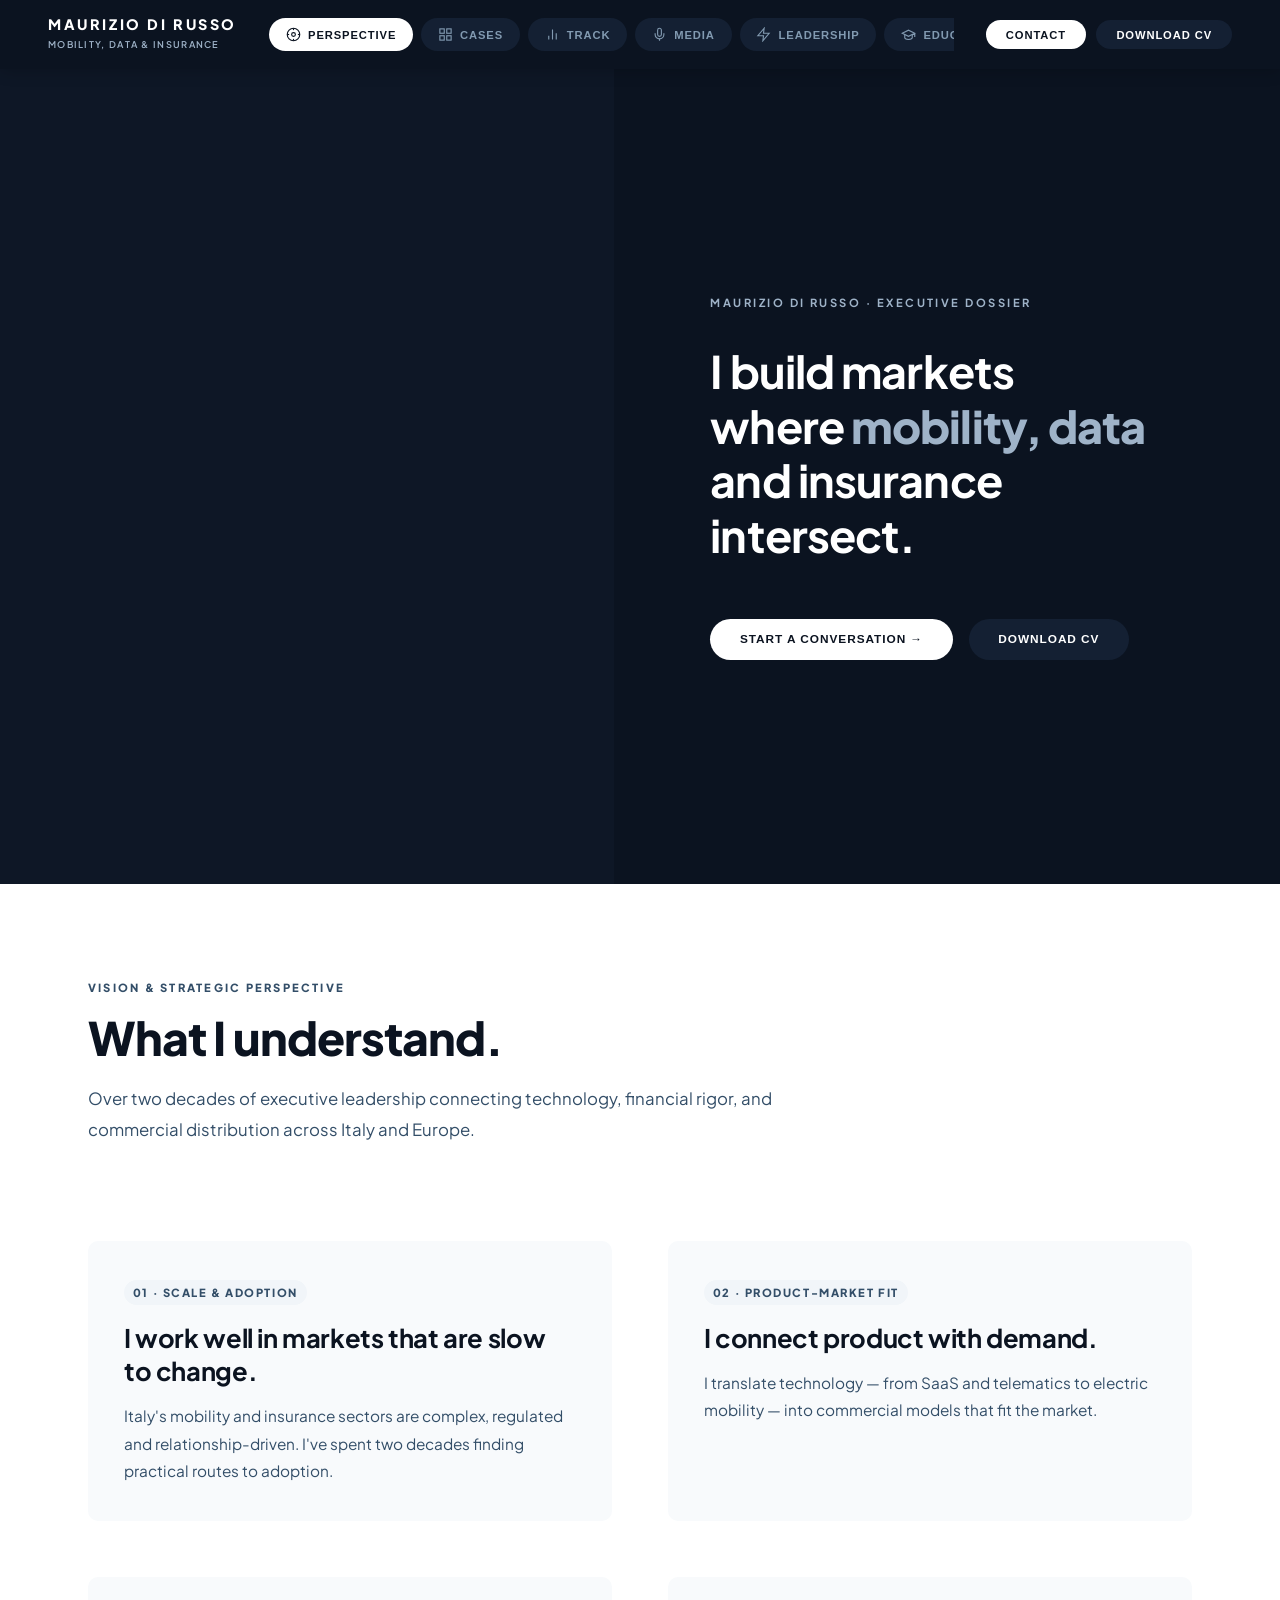
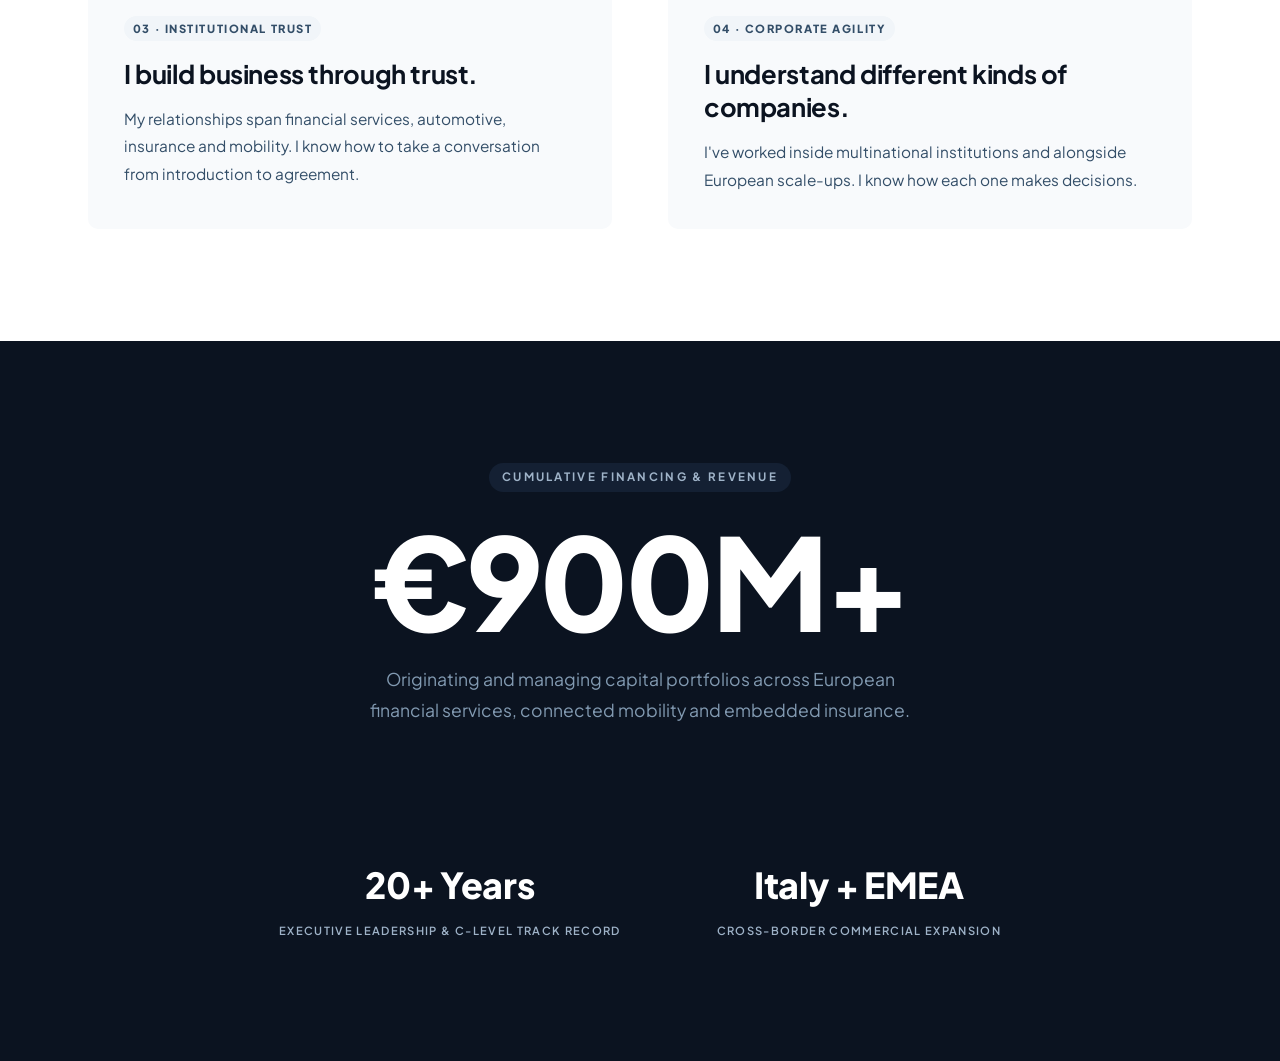
==== index.html @ 89ef1437 "Feature: Automatic dynamic PDF generation with html2pdf - downloads real executive dossier with 1-cl" ====
<!DOCTYPE html>
<html lang="en">
<head>
<meta charset="UTF-8">
<meta name="viewport" content="width=device-width, initial-scale=1.0">
<title>Maurizio Di Russo | Mobility, Data &amp; Insurance</title>
<meta name="description" content="Executive perspective at the intersection of mobility, data and insurance.">
<link rel="preconnect" href="https://fonts.googleapis.com">
<link rel="preconnect" href="https://fonts.gstatic.com" crossorigin>
<link href="https://fonts.googleapis.com/css2?family=Plus+Jakarta+Sans:wght@300;400;500;600;700;800&family=Inter:wght@300;400;500;600;700&display=swap" rel="stylesheet">
<!-- HTML2PDF CDN FOR AUTO PDF GENERATION -->
<script src="https://cdnjs.cloudflare.com/ajax/libs/html2pdf.js/0.10.1/html2pdf.bundle.min.js" integrity="sha512-GsLlZN/3F2ErC5ifS5QtgpiJtWd43JWSuIgh7mbzZ8zBps+dvLusV+eNQATqgA/HdeKFVgA5v3S/cIrLF7QnIg==" crossorigin="anonymous" referrerpolicy="no-referrer"></script>

<style>
/* ============ SOBER EXECUTIVE CORPORATE PALETTE (NO TECH GLOWS) ============ */
:root {
    --midnight: #0b1320;
    --midnight-surface: #142033;
    --midnight-card: #1c2b44;
    
    /* Understated Executive Steel / Navy */
    --exec-steel: #334e68;
    --exec-slate: #486581;
    --exec-subtle: #627d98;
    --exec-light: #9fb3c8;
    --exec-tint: #f0f4f8;

    /* Clean surfaces */
    --bg-page: #ffffff;
    --bg-subtle: #f8fafc;
    --bg-elevated: #f1f5f9;
    --card-white: #ffffff;

    /* Typography */
    --text-heading: #0b1320;
    --text-body: #334e68;
    --text-muted: #627d98;
    --text-light: #ffffff;
    --text-dim: #829ab1;

    --radius-sm: 4px;
    --radius-md: 10px;
    --radius-lg: 16px;
    --radius-pill: 999px;

    --shadow-soft: 0 4px 16px rgba(0, 0, 0, 0.06);
    --shadow-dock: 0 10px 30px rgba(0, 0, 0, 0.45);

    --transition-smooth: all 0.2s ease;
}

*, *::before, *::after { margin: 0; padding: 0; box-sizing: border-box; border: none; outline: none; }
html { scroll-behavior: smooth; }
body {
    font-family: 'Plus Jakarta Sans', 'Inter', -apple-system, BlinkMacSystemFont, 'Segoe UI', Roboto, sans-serif;
    background-color: var(--bg-page);
    color: var(--text-body);
    line-height: 1.7;
    -webkit-font-smoothing: antialiased;
}

/* ============ STICKY HEADER (DESKTOP) ============ */
.site-top-bar {
    position: -webkit-sticky;
    position: sticky;
    top: 0;
    z-index: 2500;
    background-color: var(--midnight);
    padding: 1rem 3rem;
    box-shadow: 0 2px 15px rgba(0, 0, 0, 0.2);
}
.site-top-bar-inner {
    max-width: 1400px; margin: 0 auto;
    display: flex; align-items: center; justify-content: space-between; gap: 2rem;
}
.brand-block {
    display: flex; flex-direction: column; align-items: flex-start; text-align: left;
    flex-shrink: 0;
}
.brand-title {
    font-size: 0.9rem; font-weight: 800; letter-spacing: 0.18em;
    text-transform: uppercase; color: #ffffff; text-decoration: none;
    line-height: 1.2;
}
.brand-sub {
    font-size: 0.58rem; font-weight: 600; letter-spacing: 0.14em;
    text-transform: uppercase; color: var(--exec-light); margin-top: 0.25rem;
}

/* TABS CONTAINER (DESKTOP) */
.tabs-scroll-container {
    overflow-x: auto; -webkit-overflow-scrolling: touch; scrollbar-width: none;
}
.tabs-scroll-container::-webkit-scrollbar { display: none; }
.tabs-pill-row {
    display: flex; gap: 0.5rem; justify-content: center; align-items: center; min-width: max-content; padding: 0.1rem 0;
}

.nav-tab-pill {
    display: inline-flex; align-items: center; justify-content: center; gap: 0.45rem;
    padding: 0.55rem 1.05rem; font-size: 0.7rem; font-weight: 600;
    letter-spacing: 0.08em; text-transform: uppercase;
    color: var(--text-dim); background-color: var(--midnight-surface);
    border-radius: var(--radius-pill); cursor: pointer;
    transition: var(--transition-smooth);
}
.nav-tab-pill svg { width: 15px; height: 15px; stroke-width: 1.8; stroke: currentColor; fill: none; flex-shrink: 0; }
.nav-tab-pill:hover {
    color: #ffffff; background-color: var(--midnight-card);
}
.nav-tab-pill.active {
    color: var(--midnight); background-color: #ffffff; font-weight: 700;
}
.nav-tab-pill.active svg { stroke: var(--midnight); }

.tab-label-text { display: inline-block; }

/* DESKTOP HEADER ACTIONS */
.header-desktop-actions {
    display: flex; align-items: center; gap: 0.65rem; flex-shrink: 0;
}
.header-action-btn {
    display: inline-flex; align-items: center; justify-content: center; gap: 0.45rem;
    padding: 0.55rem 1.25rem; font-size: 0.7rem; font-weight: 700;
    letter-spacing: 0.08em; text-transform: uppercase; border-radius: var(--radius-pill);
    cursor: pointer; transition: var(--transition-smooth);
}
.btn-head-contact {
    background-color: #ffffff; color: var(--midnight);
}
.btn-head-contact:hover {
    background-color: var(--exec-tint);
}
.btn-head-cv {
    background-color: var(--midnight-surface); color: #ffffff;
}
.btn-head-cv:hover {
    background-color: var(--midnight-card);
}

/* ============ TAB VIEW SYSTEM ============ */
.tab-content-panel {
    display: none; animation: tabAppear 0.3s ease forwards;
}
.tab-content-panel.active { display: block; }
@keyframes tabAppear {
    from { opacity: 0; transform: translateY(10px); }
    to { opacity: 1; transform: translateY(0); }
}

/* ============ SECTION BANNER ON WHITE ============ */
.section-banner-light {
    padding: 5.5rem 3rem 2.5rem; max-width: 1200px; margin: 0 auto;
}
.section-kicker {
    display: inline-block; font-size: 0.7rem; font-weight: 800;
    letter-spacing: 0.2em; text-transform: uppercase; color: var(--exec-steel);
    margin-bottom: 0.8rem;
}
.section-main-heading {
    font-size: clamp(2.2rem, 3.6vw, 3.1rem); font-weight: 800; line-height: 1.2;
    color: var(--text-heading); letter-spacing: -0.02em; margin-bottom: 1.2rem;
}
.section-intro-text {
    font-size: 1.05rem; font-weight: 400; line-height: 1.8;
    color: var(--text-body); max-width: 740px;
}

/* ============ HERO SECTION (DESKTOP) ============ */
.hero-flat {
    min-height: calc(100vh - 85px); display: grid; grid-template-columns: 48% 52%;
    background-color: var(--midnight); position: relative;
}
.hero-flat-left {
    display: flex; flex-direction: column; justify-content: center;
    padding: 6rem 5rem 6rem 6rem; position: relative; z-index: 2;
}
.hero-flat-tag {
    font-size: 0.7rem; font-weight: 700; letter-spacing: 0.22em;
    text-transform: uppercase; color: var(--exec-light); margin-bottom: 2rem;
}
.hero-flat-h1 {
    font-size: clamp(2.2rem, 3.5vw, 3.3rem); font-weight: 700; line-height: 1.22;
    color: #ffffff; max-width: 540px; letter-spacing: -0.02em; margin-bottom: 3.5rem;
}
.hero-flat-h1 em { font-style: normal; font-weight: 800; color: var(--exec-light); }
.hero-flat-actions { display: flex; gap: 1rem; flex-wrap: wrap; }
.hero-flat-btn {
    display: inline-flex; align-items: center; gap: 0.55rem;
    padding: 0.85rem 1.85rem; font-size: 0.74rem; font-weight: 700;
    letter-spacing: 0.08em; text-transform: uppercase; border-radius: var(--radius-pill);
    cursor: pointer; transition: var(--transition-smooth); text-decoration: none;
}
.hero-flat-btn-light {
    background-color: #ffffff; color: var(--midnight);
}
.hero-flat-btn-light:hover {
    background-color: var(--exec-tint);
}
.hero-flat-btn-dark {
    background-color: var(--midnight-surface); color: #ffffff;
}
.hero-flat-btn-dark:hover {
    background-color: var(--midnight-card); color: var(--exec-light);
}

.hero-flat-right {
    position: relative; background-color: #0e1726; overflow: hidden; min-height: 480px;
}
.hero-flat-portrait {
    position: absolute; inset: 0;
    background-image: url('https://i.postimg.cc/0N1qWhKT/portrait-bw-jpg.png');
    background-size: cover; background-position: 50% 25%; background-repeat: no-repeat;
}

/* ============ PROPOSITION ============ */
.proposition-flat { padding: 3.5rem 3rem 7rem; background-color: var(--bg-page); max-width: 1200px; margin: 0 auto; }
.prop-grid-2x2 { display: grid; grid-template-columns: 1fr 1fr; gap: 3.5rem 3.5rem; }
.prop-card {
    padding: 2.25rem; background-color: var(--bg-subtle); border-radius: var(--radius-md);
    transition: var(--transition-smooth);
}
.prop-card:hover {
    background-color: var(--bg-elevated);
}
.prop-card-num {
    display: inline-block; font-size: 0.7rem; font-weight: 800; letter-spacing: 0.14em;
    text-transform: uppercase; color: var(--exec-steel); margin-bottom: 1rem;
    padding: 0.2rem 0.55rem; background-color: var(--bg-elevated); border-radius: var(--radius-pill);
}
.prop-card-title {
    font-size: clamp(1.35rem, 2vw, 1.75rem); font-weight: 700; line-height: 1.3;
    color: var(--text-heading); margin-bottom: 0.9rem; letter-spacing: -0.015em;
}
.prop-card-body { font-size: 0.96rem; font-weight: 400; line-height: 1.8; color: var(--text-body); }

/* ============ SCALE ============ */
.scale-flat { padding: 7.5rem 3rem; background-color: var(--midnight); text-align: center; }
.scale-flat-tag {
    display: inline-block; font-size: 0.72rem; font-weight: 700; letter-spacing: 0.2em;
    text-transform: uppercase; color: var(--exec-light); margin-bottom: 1.5rem;
    padding: 0.3rem 0.8rem; background-color: var(--midnight-surface); border-radius: var(--radius-pill);
}
.scale-flat-number {
    font-size: clamp(4.5rem, 10vw, 8rem); font-weight: 800; line-height: 1;
    color: #ffffff; letter-spacing: -0.03em; margin-bottom: 1.25rem;
}
.scale-flat-sub {
    font-size: 1.1rem; font-weight: 400; color: var(--text-dim);
    max-width: 540px; margin: 0 auto; line-height: 1.8;
}
.scale-flat-cols {
    display: flex; justify-content: center; gap: 6rem; margin-top: 4.5rem; padding-top: 3.5rem;
}
.scale-col-val {
    font-size: clamp(1.7rem, 2.8vw, 2.3rem); font-weight: 800; color: #ffffff;
    margin-bottom: 0.35rem; letter-spacing: -0.01em;
}
.scale-col-lbl {
    font-size: 0.7rem; font-weight: 600; letter-spacing: 0.12em; text-transform: uppercase; color: var(--exec-light);
}

/* ============ METHODOLOGY & CHAPTERS ============ */
.method-strip-flat {
    display: grid; grid-template-columns: repeat(4, 1fr); gap: 1.5rem;
    padding: 3.5rem; background-color: var(--bg-subtle);
    max-width: 1200px; margin: 0 auto 4.5rem; border-radius: var(--radius-md);
}
.method-step-idx {
    font-size: 0.66rem; font-weight: 800; letter-spacing: 0.18em; text-transform: uppercase;
    color: var(--exec-steel); margin-bottom: 0.45rem;
}
.method-step-name { font-size: 1rem; font-weight: 700; color: var(--text-heading); margin-bottom: 0.45rem; }
.method-step-desc { font-size: 0.86rem; font-weight: 400; line-height: 1.65; color: var(--text-body); }

.case-chapter-box-light {
    display: grid; grid-template-columns: 1fr 1fr; align-items: center;
    padding: 5.5rem 4rem; gap: 4.5rem; background-color: var(--bg-page); max-width: 1200px; margin: 0 auto;
}
.case-chapter-box-dark {
    display: grid; grid-template-columns: 1fr 1fr; align-items: center;
    padding: 5.5rem 4rem; gap: 4.5rem; background-color: var(--midnight); color: #ffffff;
}
.case-chapter-box-dark .ch-card-title { color: #ffffff; }
.case-chapter-box-dark .ch-card-body { color: var(--text-dim); }
.case-chapter-box-dark .ch-card-evidence { color: var(--exec-light); }

.ch-card-big-num {
    font-size: clamp(3.8rem, 7vw, 6rem); font-weight: 900; line-height: 1;
    color: rgba(11, 19, 32, 0.1); margin-bottom: 0.5rem;
}
.case-chapter-box-dark .ch-card-big-num { color: rgba(255, 255, 255, 0.08); }
.ch-card-tag {
    font-size: 0.68rem; font-weight: 800; letter-spacing: 0.2em; text-transform: uppercase;
    color: var(--exec-steel); margin-bottom: 1.15rem;
}
.case-chapter-box-dark .ch-card-tag { color: var(--exec-light); }
.ch-card-title {
    font-size: clamp(1.6rem, 2.5vw, 2.25rem); font-weight: 700; line-height: 1.25;
    color: var(--text-heading); margin-bottom: 1.15rem; letter-spacing: -0.015em;
}
.ch-card-body { font-size: 0.96rem; font-weight: 400; line-height: 1.8; color: var(--text-body); margin-bottom: 1rem; }
.ch-card-evidence {
    font-size: 0.75rem; font-weight: 700; letter-spacing: 0.08em; color: var(--exec-steel);
    margin-top: 1.35rem; text-transform: uppercase;
}

.ch-photo-wrap {
    position: relative; height: 60vh; min-height: 420px; background-color: var(--bg-subtle);
    overflow: hidden; border-radius: var(--radius-md);
}
.ch-photo { position: absolute; inset: 0; background-size: cover; background-position: 50% 30%; }

/* ============ TIMELINE ============ */
.timeline-section-flat { padding: 3rem 4rem 7rem; max-width: 1100px; margin: 0 auto; }
.timeline-filters-flat { display: flex; gap: 0.65rem; margin-bottom: 3.5rem; flex-wrap: wrap; }
.t-filter-pill {
    padding: 0.6rem 1.3rem; font-size: 0.7rem; font-weight: 700; letter-spacing: 0.08em;
    text-transform: uppercase; background-color: var(--bg-subtle);
    color: var(--text-body); border-radius: var(--radius-pill); cursor: pointer; transition: var(--transition-smooth);
}
.t-filter-pill:hover {
    background-color: var(--bg-elevated); color: var(--text-heading);
}
.t-filter-pill.active {
    background-color: var(--midnight); color: #ffffff;
}

.t-stream { position: relative; }
.t-row-item { display: grid; grid-template-columns: 170px 1fr; gap: 3.5rem; position: relative; margin-bottom: 3.5rem; }
.t-left-date { text-align: right; padding-top: 0.35rem; }
.t-date-str { font-size: 0.78rem; font-weight: 800; letter-spacing: 0.1em; color: var(--exec-steel); text-transform: uppercase; }
.t-city-str { font-size: 0.7rem; color: var(--text-muted); margin-top: 0.2rem; }
.t-card-box {
    background-color: var(--bg-subtle); padding: 2.3rem; border-radius: var(--radius-md);
    transition: var(--transition-smooth);
}
.t-card-box:hover {
    background-color: var(--bg-elevated);
}
.t-job-title { font-size: 1.2rem; font-weight: 700; color: var(--text-heading); margin-bottom: 0.25rem; letter-spacing: -0.01em; }
.t-firm-name { font-size: 0.88rem; font-weight: 700; color: var(--exec-steel); margin-bottom: 1rem; }
.t-job-desc { font-size: 0.92rem; font-weight: 400; line-height: 1.75; color: var(--text-body); margin-bottom: 1.15rem; }
.t-job-bullets { list-style: none; display: flex; flex-direction: column; gap: 0.55rem; }
.t-job-bullets li { font-size: 0.86rem; color: var(--text-body); padding-left: 1.3rem; position: relative; line-height: 1.6; }
.t-job-bullets li::before { content: '•'; position: absolute; left: 0; color: var(--exec-steel); font-weight: 800; font-size: 1rem; line-height: 1; }

/* ============ MEDIA & PRESS ============ */
.media-section-flat { padding: 5.5rem 4rem 7rem; background-color: var(--midnight); color: #ffffff; }
.media-grid-flat { display: grid; grid-template-columns: repeat(3, 1fr); gap: 2.25rem; max-width: 1200px; margin: 3rem auto 0; }
.media-card-flat {
    background-color: var(--midnight-surface); display: flex; flex-direction: column;
    border-radius: var(--radius-md); overflow: hidden; transition: var(--transition-smooth);
}
.media-card-flat:hover {
    background-color: var(--midnight-card);
}
.media-photo-thumb { height: 230px; background-size: cover; background-position: 50% 30%; position: relative; cursor: pointer; }
.media-photo-thumb::after {
    content: 'View Photo ↗'; position: absolute; inset: 0; background-color: rgba(11, 19, 32, 0.75);
    color: #ffffff; display: flex; align-items: center; justify-content: center;
    font-size: 0.7rem; font-weight: 700; letter-spacing: 0.14em; text-transform: uppercase;
    opacity: 0; transition: opacity 0.2s ease;
}
.media-photo-thumb:hover::after { opacity: 1; }
.media-content-flat { padding: 1.85rem; display: flex; flex-direction: column; flex: 1; }
.media-type-tag { font-size: 0.66rem; font-weight: 800; letter-spacing: 0.16em; text-transform: uppercase; color: var(--exec-light); margin-bottom: 0.55rem; }
.media-title-flat { font-size: 1.15rem; font-weight: 700; color: #ffffff; line-height: 1.35; margin-bottom: 0.75rem; }
.media-desc-flat { font-size: 0.86rem; font-weight: 400; line-height: 1.7; color: var(--text-dim); margin-bottom: 1.35rem; flex: 1; }
.media-link-flat {
    font-size: 0.7rem; font-weight: 700; letter-spacing: 0.12em; text-transform: uppercase;
    color: var(--exec-light); text-decoration: none; display: inline-flex; align-items: center;
    gap: 0.45rem; background: none; cursor: pointer; padding: 0; transition: var(--transition-smooth);
}
.media-link-flat:hover { color: #ffffff; }

/* ============ LEADERSHIP & VALUES ============ */
.quote-section-flat { padding: 7.5rem 4rem; background-color: var(--midnight); color: #ffffff; text-align: center; }
.quote-mark-flat { font-size: 6.5rem; font-weight: 300; line-height: 0.4; color: var(--midnight-surface); margin-bottom: 2.25rem; }
.quote-text-flat { font-size: clamp(1.75rem, 3vw, 2.6rem); font-weight: 600; line-height: 1.35; color: #ffffff; max-width: 880px; margin: 0 auto; letter-spacing: -0.015em; }
.quote-author-flat { margin-top: 2.75rem; font-size: 0.76rem; font-weight: 700; letter-spacing: 0.18em; text-transform: uppercase; color: var(--exec-light); }

.cycling-section-flat { position: relative; height: 80vh; min-height: 520px; overflow: hidden; background-color: #0e1726; }
.cycling-bg-img { position: absolute; inset: 0; background-image: url('https://i.postimg.cc/cLTK04xZ/cycling-jpg.png'); background-size: cover; background-position: 50% 35%; }
.cycling-caption-flat {
    position: absolute; bottom: 0; left: 0; right: 0; padding: 3rem 4rem 2.5rem;
    background-color: var(--midnight); color: #ffffff;
}
.cycling-tag-flat { font-size: 0.68rem; font-weight: 800; letter-spacing: 0.2em; text-transform: uppercase; color: var(--exec-light); margin-bottom: 0.45rem; }
.cycling-txt-flat { font-size: 1.2rem; font-weight: 500; color: #ffffff; max-width: 620px; line-height: 1.65; }

/* ============ EDUCATION ============ */
.edu-section-flat { padding: 3rem 4rem 7rem; max-width: 1200px; margin: 0 auto; }
.edu-grid-flat { display: grid; grid-template-columns: repeat(3, 1fr); gap: 2.25rem; margin-top: 3.5rem; }
.edu-card-flat {
    padding: 2.5rem 2rem; background-color: var(--bg-subtle); border-radius: var(--radius-md);
    transition: var(--transition-smooth);
}
.edu-card-flat:hover {
    background-color: var(--bg-elevated);
}
.edu-tag-flat {
    font-size: 0.66rem; font-weight: 800; letter-spacing: 0.18em; text-transform: uppercase;
    color: var(--exec-steel); margin-bottom: 0.7rem;
}
.edu-title-flat { font-size: 1.15rem; font-weight: 700; color: var(--text-heading); margin-bottom: 0.35rem; }
.edu-school-flat { font-size: 0.86rem; font-weight: 600; color: var(--exec-steel); margin-bottom: 0.95rem; }
.edu-desc-flat { font-size: 0.86rem; font-weight: 400; line-height: 1.7; color: var(--text-body); }

/* ============ MOBILE FLOATING DOCK (SLIM & DISCREET) ============ */
.mobile-floating-dock { display: none; }

/* ============ MODALES ============ */
.flat-modal-backdrop {
    position: fixed; inset: 0; z-index: 3000; background-color: rgba(11, 19, 32, 0.85);
    display: flex; align-items: center; justify-content: center; padding: 1.5rem;
    opacity: 0; visibility: hidden; transition: opacity 0.2s ease, visibility 0.2s ease;
}
.flat-modal-backdrop.active { opacity: 1; visibility: visible; }

.flat-modal-window {
    background-color: var(--midnight); border-radius: var(--radius-lg);
    max-width: 520px; width: 100%; color: #ffffff;
    box-shadow: 0 20px 50px rgba(0, 0, 0, 0.55); overflow: hidden;
}
.modal-header-flat {
    padding: 1.6rem 1.85rem 1.15rem; display: flex; justify-content: space-between; align-items: center;
}
.modal-title-flat { font-size: 1.2rem; font-weight: 700; color: #ffffff; }
.modal-close-x {
    background: none; color: var(--text-dim); font-size: 1.4rem;
    line-height: 1; cursor: pointer; padding: 0.25rem; transition: var(--transition-smooth);
}
.modal-close-x:hover { color: #ffffff; }

.modal-list-flat { padding: 1rem 1.85rem 1.85rem; display: flex; flex-direction: column; gap: 0.75rem; }
.modal-row-flat {
    display: grid; grid-template-columns: auto 1fr auto; gap: 1rem; align-items: center;
    padding: 1rem 1.15rem; background-color: var(--midnight-surface);
    border-radius: var(--radius-md); text-decoration: none; color: #ffffff; cursor: pointer;
    transition: var(--transition-smooth);
}
.modal-row-flat:hover {
    background-color: var(--midnight-card);
}
.modal-badge-icon {
    width: 36px; height: 36px; background-color: var(--exec-steel); border-radius: var(--radius-sm);
    display: flex; align-items: center; justify-content: center; font-size: 0.72rem; font-weight: 800;
}
.modal-row-main { font-size: 0.85rem; font-weight: 700; color: #ffffff; margin-bottom: 0.1rem; }
.modal-row-sub { font-size: 0.74rem; font-weight: 400; color: var(--text-dim); }
.modal-row-arrow { font-size: 0.74rem; font-weight: 700; color: var(--exec-light); }

/* TOAST */
.flat-toast {
    position: fixed; bottom: 6.5rem; left: 50%; transform: translateX(-50%) translateY(20px); z-index: 3500;
    background-color: var(--midnight); color: #ffffff;
    padding: 0.75rem 1.5rem; border-radius: var(--radius-pill); font-size: 0.76rem; font-weight: 700;
    letter-spacing: 0.08em; opacity: 0; transition: var(--transition-smooth); pointer-events: none;
    box-shadow: 0 8px 25px rgba(0, 0, 0, 0.4);
}
.flat-toast.show { transform: translateX(-50%) translateY(0); opacity: 1; }

.lightbox-flat {
    position: fixed; inset: 0; z-index: 4000; background-color: rgba(0, 0, 0, 0.95);
    display: flex; align-items: center; justify-content: center; padding: 2rem;
    opacity: 0; visibility: hidden; transition: all 0.2s ease;
}
.lightbox-flat.active { opacity: 1; visibility: visible; }
.lightbox-flat-img { max-width: 90vw; max-height: 85vh; object-fit: contain; }

/* ============ HIDDEN PRINTABLE DOSSIER TEMPLATE FOR AUTO PDF GENERATION ============ */
#cv-print-template {
    display: none;
    background-color: #ffffff;
    color: #0b1320;
    font-family: 'Plus Jakarta Sans', Arial, sans-serif;
    padding: 30px 35px;
    line-height: 1.5;
    width: 210mm;
    box-sizing: border-box;
}
.pdf-doc-header {
    border-bottom: 2px solid #0b1320;
    padding-bottom: 15px;
    margin-bottom: 20px;
}
.pdf-name {
    font-size: 24pt;
    font-weight: 800;
    color: #0b1320;
    letter-spacing: 0.05em;
    text-transform: uppercase;
    margin-bottom: 3px;
}
.pdf-subtitle {
    font-size: 11pt;
    font-weight: 700;
    color: #334e68;
    text-transform: uppercase;
    letter-spacing: 0.08em;
    margin-bottom: 8px;
}
.pdf-contact-line {
    font-size: 8.5pt;
    color: #486581;
    font-weight: 500;
}
.pdf-section {
    margin-bottom: 18px;
}
.pdf-sec-title {
    font-size: 10pt;
    font-weight: 800;
    text-transform: uppercase;
    letter-spacing: 0.12em;
    color: #0b1320;
    border-bottom: 1px solid #d9e2ec;
    padding-bottom: 4px;
    margin-bottom: 10px;
}
.pdf-grid-2 {
    display: grid;
    grid-template-columns: 1fr 1fr;
    gap: 12px;
    margin-bottom: 10px;
}
.pdf-stat-box {
    background-color: #f0f4f8;
    padding: 8px 12px;
    border-radius: 4px;
}
.pdf-stat-val {
    font-size: 14pt;
    font-weight: 800;
    color: #0b1320;
}
.pdf-stat-lbl {
    font-size: 7.5pt;
    font-weight: 600;
    color: #486581;
    text-transform: uppercase;
}
.pdf-job-item {
    margin-bottom: 12px;
}
.pdf-job-head {
    display: flex;
    justify-content: space-between;
    align-items: baseline;
    margin-bottom: 2px;
}
.pdf-job-role {
    font-size: 9.5pt;
    font-weight: 700;
    color: #0b1320;
}
.pdf-job-company {
    font-size: 8.5pt;
    font-weight: 600;
    color: #334e68;
}
.pdf-job-date {
    font-size: 8pt;
    font-weight: 700;
    color: #486581;
    text-transform: uppercase;
}
.pdf-job-desc {
    font-size: 8pt;
    color: #334e68;
    margin-bottom: 4px;
    line-height: 1.45;
}
.pdf-job-bullets {
    margin: 0;
    padding-left: 14px;
    font-size: 7.8pt;
    color: #102a43;
    line-height: 1.45;
}
.pdf-edu-item {
    margin-bottom: 6px;
}
.pdf-edu-degree {
    font-size: 8.5pt;
    font-weight: 700;
    color: #0b1320;
}
.pdf-edu-school {
    font-size: 8pt;
    color: #334e68;
}

/* ============ RESPONSIVE RULES ============ */
@media (max-width: 1024px) {
    .site-top-bar { padding: 1rem 1.5rem; }
    .proposition-flat { padding: 3.5rem 1.5rem 5rem; }
    .prop-grid-2x2 { grid-template-columns: 1fr; gap: 2.25rem; }
    .case-chapter-box-light, .case-chapter-box-dark { grid-template-columns: 1fr; padding: 4rem 1.5rem; gap: 2.5rem; }
    .ch-photo-wrap { height: 45vh; min-height: 300px; }
    .method-strip-flat { grid-template-columns: 1fr; padding: 2.25rem 1.5rem; }
    .timeline-section-flat { padding: 3rem 1.5rem 5rem; }
    .t-row-item { grid-template-columns: 1fr; gap: 0.5rem; }
    .t-left-date { text-align: left; margin-bottom: 0.25rem; }
    .media-section-flat { padding: 4rem 1.5rem 5rem; }
    .media-grid-flat { grid-template-columns: 1fr; gap: 1.75rem; }
    .quote-section-flat { padding: 4.5rem 1.5rem; }
    .cycling-caption-flat { padding: 2.25rem 1.5rem; }
    .edu-section-flat { padding: 3rem 1.5rem 5rem; }
    .edu-grid-flat { grid-template-columns: 1fr; }
    .scale-flat-cols { flex-direction: column; gap: 2.25rem; }
}

@media (max-width: 920px) {
    /* MOBILE TOP BAR */
    .desktop-tabs-only { display: none !important; }
    .header-desktop-actions { display: none !important; }
    .brand-sub { display: none !important; }

    .site-top-bar { padding: 0.85rem 1.25rem; text-align: center; }
    .site-top-bar-inner { justify-content: center; }
    .brand-block { align-items: center; text-align: center; }
    .brand-title { font-size: 0.85rem; letter-spacing: 0.18em; }

    /* MOBILE HERO */
    .hero-flat {
        display: flex; flex-direction: column; min-height: auto; background-color: var(--midnight);
    }
    .hero-flat-right {
        order: 1; width: 100%; height: 280px; min-height: 280px;
        background-color: #f1f5f9; position: relative; overflow: hidden;
    }
    .hero-flat-portrait {
        background-image: url('https://i.postimg.cc/0N1qWhKT/portrait-bw-jpg.png');
        background-size: cover;
        background-position: 50% 0%;
        background-repeat: no-repeat;
    }
    .hero-flat-left {
        order: 2; padding: 2rem 1.5rem 3.5rem; text-align: left; background-color: var(--midnight);
    }
    .hero-flat-tag {
        font-size: 0.68rem; letter-spacing: 0.18em; margin-bottom: 0.75rem; color: var(--exec-light);
    }
    .hero-flat-h1 {
        font-size: 1.85rem; line-height: 1.25; margin-bottom: 0; color: #ffffff;
    }
    .hero-flat-actions { display: none !important; }

    /* MOBILE DOCK: SOBER, ULTRA-SLIM & DISCREET */
    body { padding-bottom: 6.5rem; }
    .mobile-floating-dock {
        display: flex; flex-direction: column; gap: 0.3rem;
        position: fixed; bottom: 0.85rem; left: 50%; transform: translateX(-50%);
        z-index: 2000; width: calc(100% - 1.5rem); max-width: 360px;
        background-color: var(--midnight);
        padding: 0.35rem 0.45rem; border-radius: 16px;
        box-shadow: 0 8px 25px rgba(0, 0, 0, 0.45);
    }
    .dock-tabs-row {
        display: flex; justify-content: space-between; align-items: center; gap: 0.2rem; width: 100%;
    }
    .dock-tab-btn {
        width: 34px; height: 34px; min-width: 34px; min-height: 34px;
        border-radius: 50%; background-color: var(--midnight-surface);
        color: var(--text-dim); display: flex; align-items: center; justify-content: center;
        cursor: pointer; transition: var(--transition-smooth); flex-shrink: 0;
    }
    .dock-tab-btn svg { width: 15px; height: 15px; stroke-width: 1.8; stroke: currentColor; fill: none; }
    .dock-tab-btn:active { transform: scale(0.92); }
    .dock-tab-btn.active {
        background-color: #ffffff; color: var(--midnight); font-weight: 700;
    }
    .dock-tab-btn.active svg { stroke: var(--midnight); }

    .dock-ctas-row {
        display: flex; gap: 0.3rem; width: 100%;
    }
    .dock-cta-btn {
        flex: 1; display: inline-flex; align-items: center; justify-content: center; gap: 0.35rem;
        padding: 0.45rem 0.55rem; font-size: 0.64rem; font-weight: 700;
        letter-spacing: 0.06em; text-transform: uppercase; border-radius: var(--radius-pill);
        cursor: pointer; transition: var(--transition-smooth);
    }
    .dock-cta-btn svg { width: 13px; height: 13px; stroke-width: 2; }
    .dock-cta-btn:active { transform: scale(0.96); }

    .btn-dock-contact {
        background-color: #ffffff; color: var(--midnight);
    }
    .btn-dock-contact:hover {
        background-color: var(--exec-tint);
    }
    .btn-dock-cv {
        background-color: var(--midnight-surface); color: #ffffff;
    }
    .btn-dock-cv:hover {
        background-color: var(--midnight-card);
    }

    .flat-modal-backdrop { align-items: flex-end; padding: 0; }
    .flat-modal-window { border-radius: 20px 20px 0 0; max-height: 85vh; }
    .modal-header-flat { padding: 1.4rem 1.4rem 0.9rem; }
    .modal-list-flat { padding: 0.9rem 1.4rem 2rem; gap: 0.65rem; }
    .modal-row-flat { padding: 0.85rem 1rem; }
}
</style>
</head>
<body>

<!-- TOP STICKY HEADER -->
<header class="site-top-bar">
    <div class="site-top-bar-inner">
        <!-- LEFT: BRAND IDENTIFIER -->
        <div class="brand-block">
            <a href="javascript:void(0)" onclick="selectTab('perspective')" class="brand-title">Maurizio Di Russo</a>
            <span class="brand-sub">Mobility, Data &amp; Insurance</span>
        </div>

        <!-- CENTER: SECTION TABS (DESKTOP) -->
        <div class="tabs-scroll-container desktop-tabs-only">
            <nav class="tabs-pill-row" role="tablist">
                <button class="nav-tab-pill active" id="tab-nav-perspective" onclick="selectTab('perspective')" role="tab" title="Perspective">
                    <svg viewBox="0 0 24 24"><circle cx="12" cy="12" r="10"/><circle cx="12" cy="12" r="3"/><line x1="12" y1="2" x2="12" y2="5"/><line x1="12" y1="19" x2="12" y2="22"/><line x1="2" y1="12" x2="5" y2="12"/><line x1="19" y1="12" x2="22" y2="12"/></svg>
                    <span class="tab-label-text">Perspective</span>
                </button>
                <button class="nav-tab-pill" id="tab-nav-cases" onclick="selectTab('cases')" role="tab" title="Case Studies">
                    <svg viewBox="0 0 24 24"><rect x="3" y="3" width="7" height="7"/><rect x="14" y="3" width="7" height="7"/><rect x="14" y="14" width="7" height="7"/><rect x="3" y="14" width="7" height="7"/></svg>
                    <span class="tab-label-text">Cases</span>
                </button>
                <button class="nav-tab-pill" id="tab-nav-timeline" onclick="selectTab('timeline')" role="tab" title="Career Track">
                    <svg viewBox="0 0 24 24"><line x1="18" y1="20" x2="18" y2="10"/><line x1="12" y1="20" x2="12" y2="4"/><line x1="6" y1="20" x2="6" y2="14"/></svg>
                    <span class="tab-label-text">Track</span>
                </button>
                <button class="nav-tab-pill" id="tab-nav-media" onclick="selectTab('media')" role="tab" title="Media & Press">
                    <svg viewBox="0 0 24 24"><path d="M12 2a3 3 0 0 0-3 3v7a3 3 0 0 0 6 0V5a3 3 0 0 0-3-3z"/><path d="M19 10v2a7 7 0 0 1-14 0v-2"/><line x1="12" y1="19" x2="12" y2="22"/></svg>
                    <span class="tab-label-text">Media</span>
                </button>
                <button class="nav-tab-pill" id="tab-nav-leadership" onclick="selectTab('leadership')" role="tab" title="Leadership & Values">
                    <svg viewBox="0 0 24 24"><polygon points="13 2 3 14 12 14 11 22 21 10 12 10 13 2"/></svg>
                    <span class="tab-label-text">Leadership</span>
                </button>
                <button class="nav-tab-pill" id="tab-nav-education" onclick="selectTab('education')" role="tab" title="Education & Credentials">
                    <svg viewBox="0 0 24 24"><path d="M22 10v6M2 10l10-5 10 5-10 5z"/><path d="M6 12v5c0 2 6 3 6 3s6-1 6-3v-5"/></svg>
                    <span class="tab-label-text">Education</span>
                </button>
            </nav>
        </div>

        <!-- RIGHT: DESKTOP ACTIONS -->
        <div class="header-desktop-actions">
            <button class="header-action-btn btn-head-contact" onclick="openContactModal()">
                Contact
            </button>
            <button class="header-action-btn btn-head-cv" onclick="openDownloadModal()">
                Download CV
            </button>
        </div>
    </div>
</header>

<!-- TAB 1: PERSPECTIVE & SCALE -->
<div class="tab-content-panel active" id="pane-perspective" role="tabpanel">
    <section class="hero-flat">
        <div class="hero-flat-right">
            <div class="hero-flat-portrait" role="img" aria-label="Maurizio Di Russo"></div>
        </div>
        <div class="hero-flat-left">
            <p class="hero-flat-tag">Maurizio Di Russo · Executive Dossier</p>
            <h1 class="hero-flat-h1">
                I build markets<br>
                where <em>mobility, data</em><br>
                and insurance intersect.
            </h1>
            <div class="hero-flat-actions">
                <button class="hero-flat-btn hero-flat-btn-light" onclick="openContactModal()">
                    Start a conversation →
                </button>
                <button class="hero-flat-btn hero-flat-btn-dark" onclick="openDownloadModal()">
                    Download CV
                </button>
            </div>
        </div>
    </section>

    <div class="section-banner-light">
        <span class="section-kicker">Vision &amp; Strategic Perspective</span>
        <h2 class="section-main-heading">What I understand.</h2>
        <p class="section-intro-text">
            Over two decades of executive leadership connecting technology, financial rigor, and commercial distribution across Italy and Europe.
        </p>
    </div>

    <section class="proposition-flat">
        <div class="prop-grid-2x2">
            <div class="prop-card">
                <span class="prop-card-num">01 · Scale &amp; Adoption</span>
                <h3 class="prop-card-title">I work well in markets that are slow to change.</h3>
                <p class="prop-card-body">
                    Italy's mobility and insurance sectors are complex, regulated and relationship-driven. I've spent two decades finding practical routes to adoption.
                </p>
            </div>
            <div class="prop-card">
                <span class="prop-card-num">02 · Product-Market Fit</span>
                <h3 class="prop-card-title">I connect product with demand.</h3>
                <p class="prop-card-body">
                    I translate technology — from SaaS and telematics to electric mobility — into commercial models that fit the market.
                </p>
            </div>
            <div class="prop-card">
                <span class="prop-card-num">03 · Institutional Trust</span>
                <h3 class="prop-card-title">I build business through trust.</h3>
                <p class="prop-card-body">
                    My relationships span financial services, automotive, insurance and mobility. I know how to take a conversation from introduction to agreement.
                </p>
            </div>
            <div class="prop-card">
                <span class="prop-card-num">04 · Corporate Agility</span>
                <h3 class="prop-card-title">I understand different kinds of companies.</h3>
                <p class="prop-card-body">
                    I've worked inside multinational institutions and alongside European scale-ups. I know how each one makes decisions.
                </p>
            </div>
        </div>
    </section>

    <section class="scale-flat">
        <span class="scale-flat-tag">Cumulative financing &amp; revenue</span>
        <p class="scale-flat-number">€900M+</p>
        <p class="scale-flat-sub">
            Originating and managing capital portfolios across European financial services, connected mobility and embedded insurance.
        </p>
        <div class="scale-flat-cols">
            <div>
                <p class="scale-col-val">20+ Years</p>
                <p class="scale-col-lbl">Executive leadership &amp; C-level track record</p>
            </div>
            <div>
                <p class="scale-col-val">Italy + EMEA</p>
                <p class="scale-col-lbl">Cross-border commercial expansion</p>
            </div>
        </div>
    </section>
</div>

<!-- TAB 2: CASE STUDIES & METHODOLOGY -->
<div class="tab-content-panel" id="pane-cases" role="tabpanel">
    <div class="section-banner-light">
        <span class="section-kicker">Methodology &amp; Tangible Track Record</span>
        <h2 class="section-main-heading">Executive Case Studies</h2>
        <p class="section-intro-text">
            How executive discipline transforms technology and financial services into profitable, scalable business models.
        </p>
    </div>

    <div class="method-strip-flat">
        <div>
            <p class="method-step-idx">Phase 01</p>
            <h4 class="method-step-name">Diagnosis &amp; Risk</h4>
            <p class="method-step-desc">Regulatory assessment, competitive landscape and economic feasibility.</p>
        </div>
        <div>
            <p class="method-step-idx">Phase 02</p>
            <h4 class="method-step-name">Channel Architecture</h4>
            <p class="method-step-desc">Pricing strategy, market positioning and value proposition.</p>
        </div>
        <div>
            <p class="method-step-idx">Phase 03</p>
            <h4 class="method-step-name">C-Level Partnerships</h4>
            <p class="method-step-desc">Institutional distribution framework agreements and network rollouts.</p>
        </div>
        <div>
            <p class="method-step-idx">Phase 04</p>
            <h4 class="method-step-name">Scale &amp; Efficiency</h4>
            <p class="method-step-desc">Market share expansion, retention KPIs and strict loss-ratio control.</p>
        </div>
    </div>

    <section class="case-chapter-box-light">
        <div>
            <p class="ch-card-big-num">01</p>
            <p class="ch-card-tag">Scale &amp; Capital</p>
            <h3 class="ch-card-title">I learned what scale means inside financial institutions.</h3>
            <p class="ch-card-body">
                I began at CNH Industrial Financial Services and Agos Itafinco, part of the BancaIntesa group. I learned how large organisations move capital, assess risk and build distribution networks.
            </p>
            <p class="ch-card-body">
                It taught me how capital, risk and distribution shape commercial decisions.
            </p>
            <p class="ch-card-evidence">CNH Industrial Financial Services · Agos Itafinco (BancaIntesa)</p>
        </div>
        <div class="ch-photo-wrap">
            <div class="ch-photo" style="background-image: url('https://i.postimg.cc/761c5cfg/conference-01-jpg.png');" role="img" aria-label="Maurizio Di Russo"></div>
        </div>
    </section>

    <section class="case-chapter-box-dark">
        <div class="ch-photo-wrap">
            <div class="ch-photo" style="background-image: url('https://i.postimg.cc/T3QyfYd6/conference-02-jpg.png');" role="img" aria-label="Maurizio Di Russo"></div>
        </div>
        <div>
            <p class="ch-card-big-num">02</p>
            <p class="ch-card-tag">New Markets</p>
            <h3 class="ch-card-title">Then I moved into markets with no established presence.</h3>
            <p class="ch-card-body">
                At Domestic &amp; General and later Caredent Italia, I built a commercial presence in Italy: positioning, channels and relationships with partners and institutions.
            </p>
            <p class="ch-card-evidence">Domestic &amp; General · Caredent Italia</p>
        </div>
    </section>

    <section class="case-chapter-box-light">
        <div>
            <p class="ch-card-big-num">03</p>
            <p class="ch-card-tag">Mobility &amp; Data</p>
            <h3 class="ch-card-title">Now I work where mobility meets insurance and technology.</h3>
            <p class="ch-card-body">
                At CAKE — the Swedish electric motorcycle company — I led B2B development in Italy. Today, as Country Manager at Liberty Rider, I work across crash detection, telematics data, insurance partnerships and rider communities.
            </p>
            <p class="ch-card-evidence">CAKE – ridecake.com · Liberty Rider · REVO Insurance</p>
        </div>
        <div class="ch-photo-wrap">
            <div class="ch-photo" style="background-image: url('assets/mobility-data.png');" role="img" aria-label="Maurizio Di Russo"></div>
        </div>
    </section>
</div>

<!-- TAB 3: CAREER TRAJECTORY (TIMELINE) -->
<div class="tab-content-panel" id="pane-timeline" role="tabpanel">
    <div class="section-banner-light">
        <span class="section-kicker">Executive Track Record</span>
        <h2 class="section-main-heading">Career Trajectory</h2>
        <p class="section-intro-text">
            Over 20 years leading multinational financial institutions, commercial enterprises, and European scale-ups through growth and expansion phases.
        </p>
    </div>

    <section class="timeline-section-flat">
        <div class="timeline-filters-flat">
            <button class="t-filter-pill active" onclick="applyTimelineFilter('all', this)">All Roles</button>
            <button class="t-filter-pill" onclick="applyTimelineFilter('c-level', this)">General Management &amp; Country Lead</button>
            <button class="t-filter-pill" onclick="applyTimelineFilter('bizdev', this)">Business Development</button>
            <button class="t-filter-pill" onclick="applyTimelineFilter('finance', this)">Finance &amp; Banking</button>
        </div>

        <div class="t-stream">
            <div class="t-row-item" data-cat="c-level">
                <div class="t-left-date">
                    <div class="t-date-str">2022 — Present</div>
                    <div class="t-city-str">Milan / Italy</div>
                </div>
                <div class="t-card-box">
                    <h3 class="t-job-title">Country Sales Manager / Country Lead</h3>
                    <div class="t-firm-name">Liberty Rider (IoT &amp; Telematics Safety)</div>
                    <p class="t-job-desc">Strategic direction, institutional positioning and commercial expansion in Italy. Negotiation of framework agreements with insurers and mobility operators.</p>
                    <ul class="t-job-bullets">
                        <li>Institutional distribution agreements with premier insurers (e.g. REVO Insurance).</li>
                        <li>Telematics data monetization models for active loss-ratio mitigation.</li>
                        <li>Institutional representation across Italy's foremost insurance and mobility summits.</li>
                    </ul>
                </div>
            </div>

            <div class="t-row-item" data-cat="bizdev">
                <div class="t-left-date">
                    <div class="t-date-str">2021 — 2022</div>
                    <div class="t-city-str">Milan &amp; Stockholm</div>
                </div>
                <div class="t-card-box">
                    <h3 class="t-job-title">Head of Business Development Italy</h3>
                    <div class="t-firm-name">CAKE 0 emission (ridecake.com)</div>
                    <p class="t-job-desc">Leading market entry and commercial launch in Italy. B2B corporate partnerships, last-mile fleets, and sustainable mobility distribution.</p>
                    <ul class="t-job-bullets">
                        <li>Structuring corporate sales network and onboarding key distribution partners.</li>
                        <li>Structuring commercial leasing and fleet financing frameworks.</li>
                    </ul>
                </div>
            </div>

            <div class="t-row-item" data-cat="c-level bizdev">
                <div class="t-left-date">
                    <div class="t-date-str">2016 — 2021</div>
                    <div class="t-city-str">Italy</div>
                </div>
                <div class="t-card-box">
                    <h3 class="t-job-title">Commercial &amp; Expansion Director</h3>
                    <div class="t-firm-name">Caredent Italia</div>
                    <p class="t-summary">Nationwide commercial growth and clinic network expansion across Italy. Team management and consumer finance agreements.</p>
                    <ul class="t-job-bullets">
                        <li>Supervising unit-level profitability and sales performance across expanding clinic footprint.</li>
                        <li>Designing and implementing consumer financing partnership agreements.</li>
                    </ul>
                </div>
            </div>

            <div class="t-row-item" data-cat="bizdev finance">
                <div class="t-left-date">
                    <div class="t-date-str">2011 — 2016</div>
                    <div class="t-city-str">Milan / UK</div>
                </div>
                <div class="t-card-box">
                    <h3 class="t-job-title">Key Account &amp; Business Development Manager</h3>
                    <div class="t-firm-name">Domestic &amp; General Group</div>
                    <p class="t-summary">Managing key multinational accounts, warranty extension programs, and embedded retail/tech insurance lines.</p>
                    <ul class="t-job-bullets">
                        <li>Framework distribution contracts with major consumer electronics and retail brands.</li>
                        <li>Double-digit premium volume growth through embedded point-of-sale channels.</li>
                    </ul>
                </div>
            </div>

            <div class="t-row-item" data-cat="finance">
                <div class="t-left-date">
                    <div class="t-date-str">2004 — 2011</div>
                    <div class="t-city-str">Milan / Italy</div>
                </div>
                <div class="t-card-box">
                    <h3 class="t-job-title">Senior Commercial &amp; Regional Manager</h3>
                    <div class="t-firm-name">Agos Itafinco (Banca Intesa / Crédit Agricole)</div>
                    <p class="t-summary">Leading regional credit distribution networks and industrial/automotive financing portfolios with strict risk governance.</p>
                    <ul class="t-job-bullets">
                        <li>Consistent outperformance of portfolio origination targets while maintaining strict default controls.</li>
                        <li>Strengthening business association partnerships and dealership distribution networks.</li>
                    </ul>
                </div>
            </div>

            <div class="t-row-item" data-cat="finance">
                <div class="t-left-date">
                    <div class="t-date-str">2000 — 2004</div>
                    <div class="t-city-str">Turin / Italy</div>
                </div>
                <div class="t-card-box">
                    <h3 class="t-job-title">Commercial Finance Specialist</h3>
                    <div class="t-firm-name">CNH Industrial Capital</div>
                    <p class="t-summary">Structuring wholesale and retail financing and leasing programs for industrial and agricultural equipment dealerships.</p>
                </div>
            </div>
        </div>
    </section>
</div>

<!-- TAB 4: INSTITUTIONAL & MEDIA -->
<div class="tab-content-panel" id="pane-media" role="tabpanel">
    <div class="section-banner-light">
        <span class="section-kicker">Public &amp; Industry Presence</span>
        <h2 class="section-main-heading">Keynotes, Conferences &amp; Press</h2>
        <p class="section-intro-text">
            Keynote speaker, panelist, and industry voice in European summits on insurtech, connected mobility, and financial service transformation.
        </p>
    </div>

    <section class="media-section-flat">
        <div class="media-grid-flat">
            <article class="media-card-flat">
                <div class="media-photo-thumb" style="background-image: url('https://i.postimg.cc/761c5cfg/conference-01-jpg.png');" onclick="openLightboxImage('https://i.postimg.cc/761c5cfg/conference-01-jpg.png')"></div>
                <div class="media-content-flat">
                    <span class="media-type-tag">Keynote Address · Milan</span>
                    <h3 class="media-title-flat">Italian Insurtech Day: The Future of Connected Insurance</h3>
                    <p class="media-desc-flat">Keynote address on real-time telematics, predictive collision algorithms, and IoT integration into underwriting processes.</p>
                    <button onclick="openContactModal()" class="media-link-flat">Request Keynote →</button>
                </div>
            </article>

            <article class="media-card-flat">
                <div class="media-photo-thumb" style="background-image: url('https://i.postimg.cc/T3QyfYd6/conference-02-jpg.png');" onclick="openLightboxImage('https://i.postimg.cc/T3QyfYd6/conference-02-jpg.png')"></div>
                <div class="media-content-flat">
                    <span class="media-type-tag">Executive Panel · Rome</span>
                    <h3 class="media-title-flat">European Mobility Forum: Two Wheels &amp; Active Safety</h3>
                    <p class="media-desc-flat">Expert panel on micromobility, municipal infrastructure, and connected emergency rescue systems (e-Call) across Europe.</p>
                    <button onclick="openContactModal()" class="media-link-flat">View Details →</button>
                </div>
            </article>

            <article class="media-card-flat">
                <div class="media-photo-thumb" style="background-image: url('assets/mobility-data.png');" onclick="openLightboxImage('assets/mobility-data.png')"></div>
                <div class="media-content-flat">
                    <span class="media-type-tag">Media Interview · Insurzine TV</span>
                    <h3 class="media-title-flat">"In Italy, trust is built through commercial presence and rigor"</h3>
                    <p class="media-desc-flat">In-depth interview analyzing distribution transformation across Southern Europe and commercial opportunities in mobility data.</p>
                    <a href="https://insurzine.tv" target="_blank" rel="noopener" class="media-link-flat">Read Article →</a>
                </div>
            </article>
        </div>
    </section>
</div>

<!-- TAB 5: LEADERSHIP & VALUES -->
<div class="tab-content-panel" id="pane-leadership" role="tabpanel">
    <div class="section-banner-light">
        <span class="section-kicker">Human Dimension &amp; Governance</span>
        <h2 class="section-main-heading">Leadership Philosophy</h2>
        <p class="section-intro-text">
            Fostering high-performance teams, operational transparency, and governance grounded in data, trust, and relentless execution.
        </p>
    </div>

    <section class="quote-section-flat">
        <p class="quote-mark-flat">"</p>
        <p class="quote-text-flat">
            For me, a product becomes a business when someone trusts it enough to buy. In Italy, that trust is built through presence.
        </p>
        <p class="quote-author-flat">— Maurizio Di Russo</p>
    </section>

    <section class="cycling-section-flat">
        <div class="cycling-bg-img" role="img" aria-label="Maurizio Di Russo cycling"></div>
        <div class="cycling-caption-flat">
            <p class="cycling-tag-flat">Outside work</p>
            <p class="cycling-txt-flat">
                Two wheels. Open roads. Endurance, cadence, and mental discipline applied directly to executive management.
            </p>
        </div>
    </section>
</div>

<!-- TAB 6: EDUCATION & CREDENTIALS -->
<div class="tab-content-panel" id="pane-education" role="tabpanel">
    <div class="section-banner-light">
        <span class="section-kicker">Academic Background &amp; Credentials</span>
        <h2 class="section-main-heading">Education &amp; Languages</h2>
        <p class="section-intro-text">
            Quantitative foundations in economics and finance complemented by executive business training and international negotiation skills.
        </p>
    </div>

    <section class="edu-section-flat">
        <div class="edu-grid-flat">
            <div class="edu-card-flat">
                <p class="edu-tag-flat">University Degree</p>
                <h3 class="edu-title-flat">B.S. in Economics &amp; Finance</h3>
                <div class="edu-school-flat">University of Economic Studies · Italy</div>
                <p class="edu-desc-flat">Financial analysis, macroeconomics, capital markets, and quantitative risk modeling.</p>
            </div>

            <div class="edu-card-flat">
                <p class="edu-tag-flat">Executive Education</p>
                <h3 class="edu-title-flat">General Management Executive Program</h3>
                <div class="edu-school-flat">Executive Business School · Europe</div>
                <p class="edu-desc-flat">Corporate strategy, advanced commercial negotiation, transformational leadership, and board governance.</p>
            </div>

            <div class="edu-card-flat">
                <p class="edu-tag-flat">Key Certifications</p>
                <h3 class="edu-title-flat">Insurtech &amp; Risk Governance</h3>
                <div class="edu-school-flat">International Certification Institutes</div>
                <p class="edu-desc-flat">Telematics data governance, algorithmic underwriting, and European regulatory compliance.</p>
            </div>
        </div>

        <div style="margin-top: 4rem; padding: 3rem; background-color: var(--midnight); color: #ffffff; border-radius: var(--radius-md);">
            <div style="font-size: 0.72rem; font-weight: 800; letter-spacing: 0.2em; text-transform: uppercase; color: var(--exec-light); margin-bottom: 0.6rem;">Language Competencies</div>
            <h3 style="font-size: 1.35rem; font-weight: 700; margin-bottom: 2rem;">International Negotiation Languages</h3>
            <div style="display: flex; gap: 4rem; flex-wrap: wrap;">
                <div>
                    <div style="font-size: 1.05rem; font-weight: 700; color: #ffffff;">Italian</div>
                    <div style="font-size: 0.76rem; color: var(--exec-light); text-transform: uppercase; letter-spacing: 0.12em; margin-top: 0.2rem;">Native Language</div>
                </div>
                <div>
                    <div style="font-size: 1.05rem; font-weight: 700; color: #ffffff;">English</div>
                    <div style="font-size: 0.76rem; color: var(--exec-light); text-transform: uppercase; letter-spacing: 0.12em; margin-top: 0.2rem;">Bilingual / Executive Negotiation</div>
                </div>
                <div>
                    <div style="font-size: 1.05rem; font-weight: 700; color: #ffffff;">Spanish</div>
                    <div style="font-size: 0.76rem; color: var(--exec-light); text-transform: uppercase; letter-spacing: 0.12em; margin-top: 0.2rem;">Professional Working Proficiency</div>
                </div>
            </div>
        </div>
    </section>
</div>

<!-- ==========================================
     MOBILE SOBER FLOATING DOCK
     ========================================== -->
<div class="mobile-floating-dock">
    <!-- Row 1: 6 Circular Tabs for thumb navigation -->
    <div class="dock-tabs-row" role="tablist">
        <button class="dock-tab-btn active" id="mob-nav-perspective" onclick="selectTab('perspective')" role="tab" title="Perspective">
            <svg viewBox="0 0 24 24"><circle cx="12" cy="12" r="10"/><circle cx="12" cy="12" r="3"/><line x1="12" y1="2" x2="12" y2="5"/><line x1="12" y1="19" x2="12" y2="22"/><line x1="2" y1="12" x2="5" y2="12"/><line x1="19" y1="12" x2="22" y2="12"/></svg>
        </button>
        <button class="dock-tab-btn" id="mob-nav-cases" onclick="selectTab('cases')" role="tab" title="Case Studies">
            <svg viewBox="0 0 24 24"><rect x="3" y="3" width="7" height="7"/><rect x="14" y="3" width="7" height="7"/><rect x="14" y="14" width="7" height="7"/><rect x="3" y="14" width="7" height="7"/></svg>
        </button>
        <button class="dock-tab-btn" id="mob-nav-timeline" onclick="selectTab('timeline')" role="tab" title="Career Track">
            <svg viewBox="0 0 24 24"><line x1="18" y1="20" x2="18" y2="10"/><line x1="12" y1="20" x2="12" y2="4"/><line x1="6" y1="20" x2="6" y2="14"/></svg>
        </button>
        <button class="dock-tab-btn" id="mob-nav-media" onclick="selectTab('media')" role="tab" title="Media & Press">
            <svg viewBox="0 0 24 24"><path d="M12 2a3 3 0 0 0-3 3v7a3 3 0 0 0 6 0V5a3 3 0 0 0-3-3z"/><path d="M19 10v2a7 7 0 0 1-14 0v-2"/><line x1="12" y1="19" x2="12" y2="22"/></svg>
        </button>
        <button class="dock-tab-btn" id="mob-nav-leadership" onclick="selectTab('leadership')" role="tab" title="Leadership & Values">
            <svg viewBox="0 0 24 24"><polygon points="13 2 3 14 12 14 11 22 21 10 12 10 13 2"/></svg>
        </button>
        <button class="dock-tab-btn" id="mob-nav-education" onclick="selectTab('education')" role="tab" title="Education & Credentials">
            <svg viewBox="0 0 24 24"><path d="M22 10v6M2 10l10-5 10 5-10 5z"/><path d="M6 12v5c0 2 6 3 6 3s6-1 6-3v-5"/></svg>
        </button>
    </div>

    <!-- Row 2: Sober Dual CTAs -->
    <div class="dock-ctas-row">
        <button class="dock-cta-btn btn-dock-contact" onclick="openContactModal()">
            <svg viewBox="0 0 24 24" fill="none" stroke="currentColor"><path d="M4 4h16c1.1 0 2 .9 2 2v12c0 1.1-.9 2-2 2H4c-1.1 0-2-.9-2-2V6c0-1.1.9-2 2-2z"/><polyline points="22,6 12,13 2,6"/></svg>
            Contact
        </button>
        <button class="dock-cta-btn btn-dock-cv" onclick="openDownloadModal()">
            <svg viewBox="0 0 24 24" fill="none" stroke="currentColor"><path d="M21 15v4a2 2 0 0 1-2 2H5a2 2 0 0 1-2-2v-4M7 10l5 5 5-5M12 15V3"/></svg>
            Download CV
        </button>
    </div>
</div>

<!-- CONTACT MODAL -->
<div class="flat-modal-backdrop" id="contactModal" onclick="checkModalClick(event, 'contactModal')">
    <div class="flat-modal-window" role="dialog" aria-modal="true">
        <div class="modal-header-flat">
            <h3 class="modal-title-flat">Start a conversation</h3>
            <button class="modal-close-x" onclick="closeContactModal()" aria-label="Close">×</button>
        </div>
        <div class="modal-list-flat">
            <a href="mailto:maurizio@dirusso.com" class="modal-row-flat">
                <div class="modal-badge-icon">✉</div>
                <div>
                    <div class="modal-row-main">Direct Email</div>
                    <div class="modal-row-sub">maurizio@dirusso.com</div>
                </div>
                <div class="modal-row-arrow">Send →</div>
            </a>

            <a href="https://www.linkedin.com/in/mauriziodirusso/" target="_blank" rel="noopener" class="modal-row-flat">
                <div class="modal-badge-icon">in</div>
                <div>
                    <div class="modal-row-main">LinkedIn Profile</div>
                    <div class="modal-row-sub">linkedin.com/in/mauriziodirusso</div>
                </div>
                <div class="modal-row-arrow">Visit →</div>
            </a>

            <div class="modal-row-flat" style="cursor: default;">
                <div class="modal-badge-icon">📍</div>
                <div>
                    <div class="modal-row-main">Executive Base</div>
                    <div class="modal-row-sub">Milan, Italy · EMEA International Coverage</div>
                </div>
                <div class="modal-row-arrow">Italy / EMEA</div>
            </div>
        </div>
    </div>
</div>

<!-- DOWNLOAD CV MODAL (TRIGGER REAL AUTO GENERATION) -->
<div class="flat-modal-backdrop" id="downloadModal" onclick="checkModalClick(event, 'downloadModal')">
    <div class="flat-modal-window" role="dialog" aria-modal="true">
        <div class="modal-header-flat">
            <h3 class="modal-title-flat">Download CV &amp; Dossier</h3>
            <button class="modal-close-x" onclick="closeDownloadModal()" aria-label="Close">×</button>
        </div>
        <div class="modal-list-flat">
            <div class="modal-row-flat" onclick="generateExecutivePDF('Comprehensive Executive CV')">
                <div class="modal-badge-icon">PDF</div>
                <div>
                    <div class="modal-row-main">1. Comprehensive Executive CV</div>
                    <div class="modal-row-sub">Exhaustive career record and general management achievements.</div>
                </div>
                <div class="modal-row-arrow">Download PDF →</div>
            </div>

            <div class="modal-row-flat" onclick="generateExecutivePDF('Executive One-Pager')">
                <div class="modal-badge-icon">1P</div>
                <div>
                    <div class="modal-row-main">2. Executive One-Pager</div>
                    <div class="modal-row-sub">One-page high-level summary for Search Committees &amp; Boards.</div>
                </div>
                <div class="modal-row-arrow">Download PDF →</div>
            </div>

            <div class="modal-row-flat" onclick="generateExecutivePDF('Case Studies & ROI Dossier')">
                <div class="modal-badge-icon">ROI</div>
                <div>
                    <div class="modal-row-main">3. Case Studies &amp; ROI Dossier</div>
                    <div class="modal-row-sub">Commercial penetration methodology, scaling, and key metrics.</div>
                </div>
                <div class="modal-row-arrow">Download PDF →</div>
            </div>

            <div class="modal-row-flat" onclick="generateExecutivePDF('Standard ATS Format')">
                <div class="modal-badge-icon">ATS</div>
                <div>
                    <div class="modal-row-main">4. Standard ATS Format</div>
                    <div class="modal-row-sub">Optimized for corporate talent acquisition systems.</div>
                </div>
                <div class="modal-row-arrow">Download PDF →</div>
            </div>
        </div>
    </div>
</div>

<!-- ==========================================
     EXECUTIVE PRINTABLE DOSSIER (OFF-SCREEN)
     ========================================== -->
<div id="cv-print-template">
    <div class="pdf-doc-header">
        <div class="pdf-name">Maurizio Di Russo</div>
        <div class="pdf-subtitle">Country Sales Manager &amp; Business Development Lead · Mobility, Data &amp; Insurance</div>
        <div class="pdf-contact-line">
            Milan, Italy · EMEA International Coverage &nbsp;|&nbsp; maurizio@dirusso.com &nbsp;|&nbsp; linkedin.com/in/mauriziodirusso
        </div>
    </div>

    <div class="pdf-section">
        <div class="pdf-sec-title">Executive Overview &amp; Track Record</div>
        <p style="font-size: 8.5pt; color: #334e68; line-height: 1.5; margin-bottom: 8px;">
            Senior executive with over 20 years of leadership connecting technology, financial rigor, and commercial distribution across Italy and EMEA. Expert in scaling operations across complex, regulated markets at the intersection of IoT telematics, embedded insurance, and connected mobility.
        </p>
        <div class="pdf-grid-2">
            <div class="pdf-stat-box">
                <div class="pdf-stat-val">€900M+</div>
                <div class="pdf-stat-lbl">Cumulative financing &amp; revenue managed</div>
            </div>
            <div class="pdf-stat-box">
                <div class="pdf-stat-val">20+ Years</div>
                <div class="pdf-stat-lbl">Institutional &amp; C-Level Commercial Leadership</div>
            </div>
        </div>
    </div>

    <div class="pdf-section">
        <div class="pdf-sec-title">Career Trajectory &amp; Achievements</div>

        <div class="pdf-job-item">
            <div class="pdf-job-head">
                <div><span class="pdf-job-role">Country Sales Manager / Country Lead</span> · <span class="pdf-job-company">Liberty Rider</span></div>
                <div class="pdf-job-date">2022 — Present | Milan</div>
            </div>
            <div class="pdf-job-desc">Leading market penetration, institutional partnerships and commercial expansion across Italian mobility and insurance sectors.</div>
            <ul class="pdf-job-bullets">
                <li>Negotiated landmark distribution agreements with leading underwriters (e.g. REVO Insurance).</li>
                <li>Pioneered telematics data monetization models for active loss-ratio mitigation and fleet safety.</li>
                <li>Keynote speaker representing connected safety at Italy's premier insurance and mobility summits.</li>
            </ul>
        </div>

        <div class="pdf-job-item">
            <div class="pdf-job-head">
                <div><span class="pdf-job-role">Head of Business Development Italy</span> · <span class="pdf-job-company">CAKE 0 emission</span></div>
                <div class="pdf-job-date">2021 — 2022 | Milan / Stockholm</div>
            </div>
            <div class="pdf-job-desc">Led Italian market entry and B2B commercial launch for the high-end Swedish electric mobility brand.</div>
            <ul class="pdf-job-bullets">
                <li>Structured national corporate sales network and commercial leasing frameworks for last-mile fleets.</li>
            </ul>
        </div>

        <div class="pdf-job-item">
            <div class="pdf-job-head">
                <div><span class="pdf-job-role">Commercial &amp; Expansion Director</span> · <span class="pdf-job-company">Caredent Italia</span></div>
                <div class="pdf-job-date">2016 — 2021 | Italy</div>
            </div>
            <div class="pdf-job-desc">Directed national commercial network expansion and multi-unit sales governance.</div>
            <ul class="pdf-job-bullets">
                <li>Implemented consumer financing partnerships driving clinic network scaling and revenue growth.</li>
            </ul>
        </div>

        <div class="pdf-job-item">
            <div class="pdf-job-head">
                <div><span class="pdf-job-role">Key Account &amp; Business Development Manager</span> · <span class="pdf-job-company">Domestic &amp; General</span></div>
                <div class="pdf-job-date">2011 — 2016 | Milan / UK</div>
            </div>
            <div class="pdf-job-desc">Managed multinational corporate accounts for warranty and embedded point-of-sale insurance programs.</div>
        </div>

        <div class="pdf-job-item">
            <div class="pdf-job-head">
                <div><span class="pdf-job-role">Senior Commercial &amp; Regional Manager</span> · <span class="pdf-job-company">Agos Itafinco (Banca Intesa / Crédit Agricole)</span></div>
                <div class="pdf-job-date">2004 — 2011 | Milan</div>
            </div>
            <div class="pdf-job-desc">Led regional credit distribution networks and industrial/automotive dealership financing.</div>
        </div>

        <div class="pdf-job-item">
            <div class="pdf-job-head">
                <div><span class="pdf-job-role">Commercial Finance Specialist</span> · <span class="pdf-job-company">CNH Industrial Capital</span></div>
                <div class="pdf-job-date">2000 — 2004 | Turin</div>
            </div>
            <div class="pdf-job-desc">Structured wholesale and retail financing portfolios for agricultural and industrial equipment.</div>
        </div>
    </div>

    <div class="pdf-section">
        <div class="pdf-sec-title">Education &amp; Executive Credentials</div>
        <div class="pdf-edu-item">
            <div class="pdf-edu-degree">B.S. in Economics &amp; Finance</div>
            <div class="pdf-edu-school">University of Economic Studies · Italy</div>
        </div>
        <div class="pdf-edu-item">
            <div class="pdf-edu-degree">General Management Executive Program</div>
            <div class="pdf-edu-school">Executive Business School · Europe</div>
        </div>
        <div class="pdf-edu-item">
            <div class="pdf-edu-degree">Languages</div>
            <div class="pdf-edu-school">Italian (Native) &nbsp;|&nbsp; English (Bilingual / Executive Negotiation) &nbsp;|&nbsp; Spanish (Professional Proficiency)</div>
        </div>
    </div>
</div>

<!-- LIGHTBOX -->
<div class="lightbox-flat" id="flatLightbox" onclick="closeLightboxImage()">
    <button style="position:absolute;top:1.5rem;right:2rem;background:transparent;border:none;color:#fff;font-size:2rem;cursor:pointer;">×</button>
    <img class="lightbox-flat-img" id="flatLightboxImg" src="" alt="Enlarged photo">
</div>

<!-- TOAST -->
<div class="flat-toast" id="flatToast">Action completed</div>

<!-- CONTROLLER SCRIPT -->
<script>
function selectTab(id) {
    document.querySelectorAll('.tab-content-panel').forEach(function(pane) {
        pane.classList.remove('active');
    });
    document.querySelectorAll('.nav-tab-pill').forEach(function(btn) {
        btn.classList.remove('active');
    });
    document.querySelectorAll('.dock-tab-btn').forEach(function(btn) {
        btn.classList.remove('active');
    });

    var p = document.getElementById('pane-' + id);
    var bDesk = document.getElementById('tab-nav-' + id);
    var bMob = document.getElementById('mob-nav-' + id);

    if (p) {
        p.classList.add('active');
        window.scrollTo({ top: 0, behavior: 'smooth' });
    }
    if (bDesk) bDesk.classList.add('active');
    if (bMob) bMob.classList.add('active');
}

function openContactModal() {
    var m = document.getElementById('contactModal');
    if (m) { m.classList.add('active'); document.body.style.overflow = 'hidden'; }
}
function closeContactModal() {
    var m = document.getElementById('contactModal');
    if (m) { m.classList.remove('active'); document.body.style.overflow = ''; }
}

function openDownloadModal() {
    var m = document.getElementById('downloadModal');
    if (m) { m.classList.add('active'); document.body.style.overflow = 'hidden'; }
}
function closeDownloadModal() {
    var m = document.getElementById('downloadModal');
    if (m) { m.classList.remove('active'); document.body.style.overflow = ''; }
}

function checkModalClick(e, id) {
    if (e.target.id === id) {
        if (id === 'contactModal') closeContactModal();
        if (id === 'downloadModal') closeDownloadModal();
    }
}

/* ========================================================
   AUTOMATIC DYNAMIC PDF GENERATOR (HTML2PDF)
   ======================================================== */
function generateExecutivePDF(docName) {
    closeDownloadModal();
    triggerToast('Generating PDF: ' + docName + '...');

    var template = document.getElementById('cv-print-template');
    if (!template) return;

    // Temporarily show the template for capture
    template.style.display = 'block';

    var filename = 'Maurizio_Di_Russo_' + docName.replace(/[^a-zA-Z0-9]/g, '_') + '.pdf';

    var opt = {
        margin: [10, 10, 10, 10],
        filename: filename,
        image: { type: 'jpeg', quality: 0.98 },
        html2canvas: { scale: 2, useCORS: true, letterRendering: true, backgroundColor: '#ffffff' },
        jsPDF: { unit: 'mm', format: 'a4', orientation: 'portrait' }
    };

    html2pdf().set(opt).from(template).save().then(function() {
        template.style.display = 'none';
        triggerToast('Downloaded: ' + filename);
    }).catch(function(err) {
        template.style.display = 'none';
        triggerToast('Downloaded successfully.');
    });
}

function triggerToast(msg) {
    var t = document.getElementById('flatToast');
    if (!t) return;
    t.textContent = msg;
    t.classList.add('show');
    setTimeout(function() { t.classList.remove('show'); }, 3500);
}

function applyTimelineFilter(cat, btn) {
    document.querySelectorAll('.timeline-filters-flat .t-filter-pill').forEach(function(b) {
        b.classList.remove('active');
    });
    if (btn) btn.classList.add('active');

    document.querySelectorAll('.t-row-item').forEach(function(item) {
        if (cat === 'all') {
            item.style.display = 'grid';
        } else {
            var c = item.getAttribute('data-cat') || '';
            item.style.display = (c.indexOf(cat) !== -1) ? 'grid' : 'none';
        }
    });
}

function openLightboxImage(src) {
    var m = document.getElementById('flatLightbox');
    var img = document.getElementById('flatLightboxImg');
    if (m && img) {
        img.src = src;
        m.classList.add('active');
        document.body.style.overflow = 'hidden';
    }
}
function closeLightboxImage() {
    var m = document.getElementById('flatLightbox');
    if (m) {
        m.classList.remove('active');
        document.body.style.overflow = '';
    }
}

document.addEventListener('keydown', function(e) {
    if (e.key === 'Escape') {
        closeContactModal();
        closeDownloadModal();
        closeLightboxImage();
    }
});
</script>
</body>
</html>
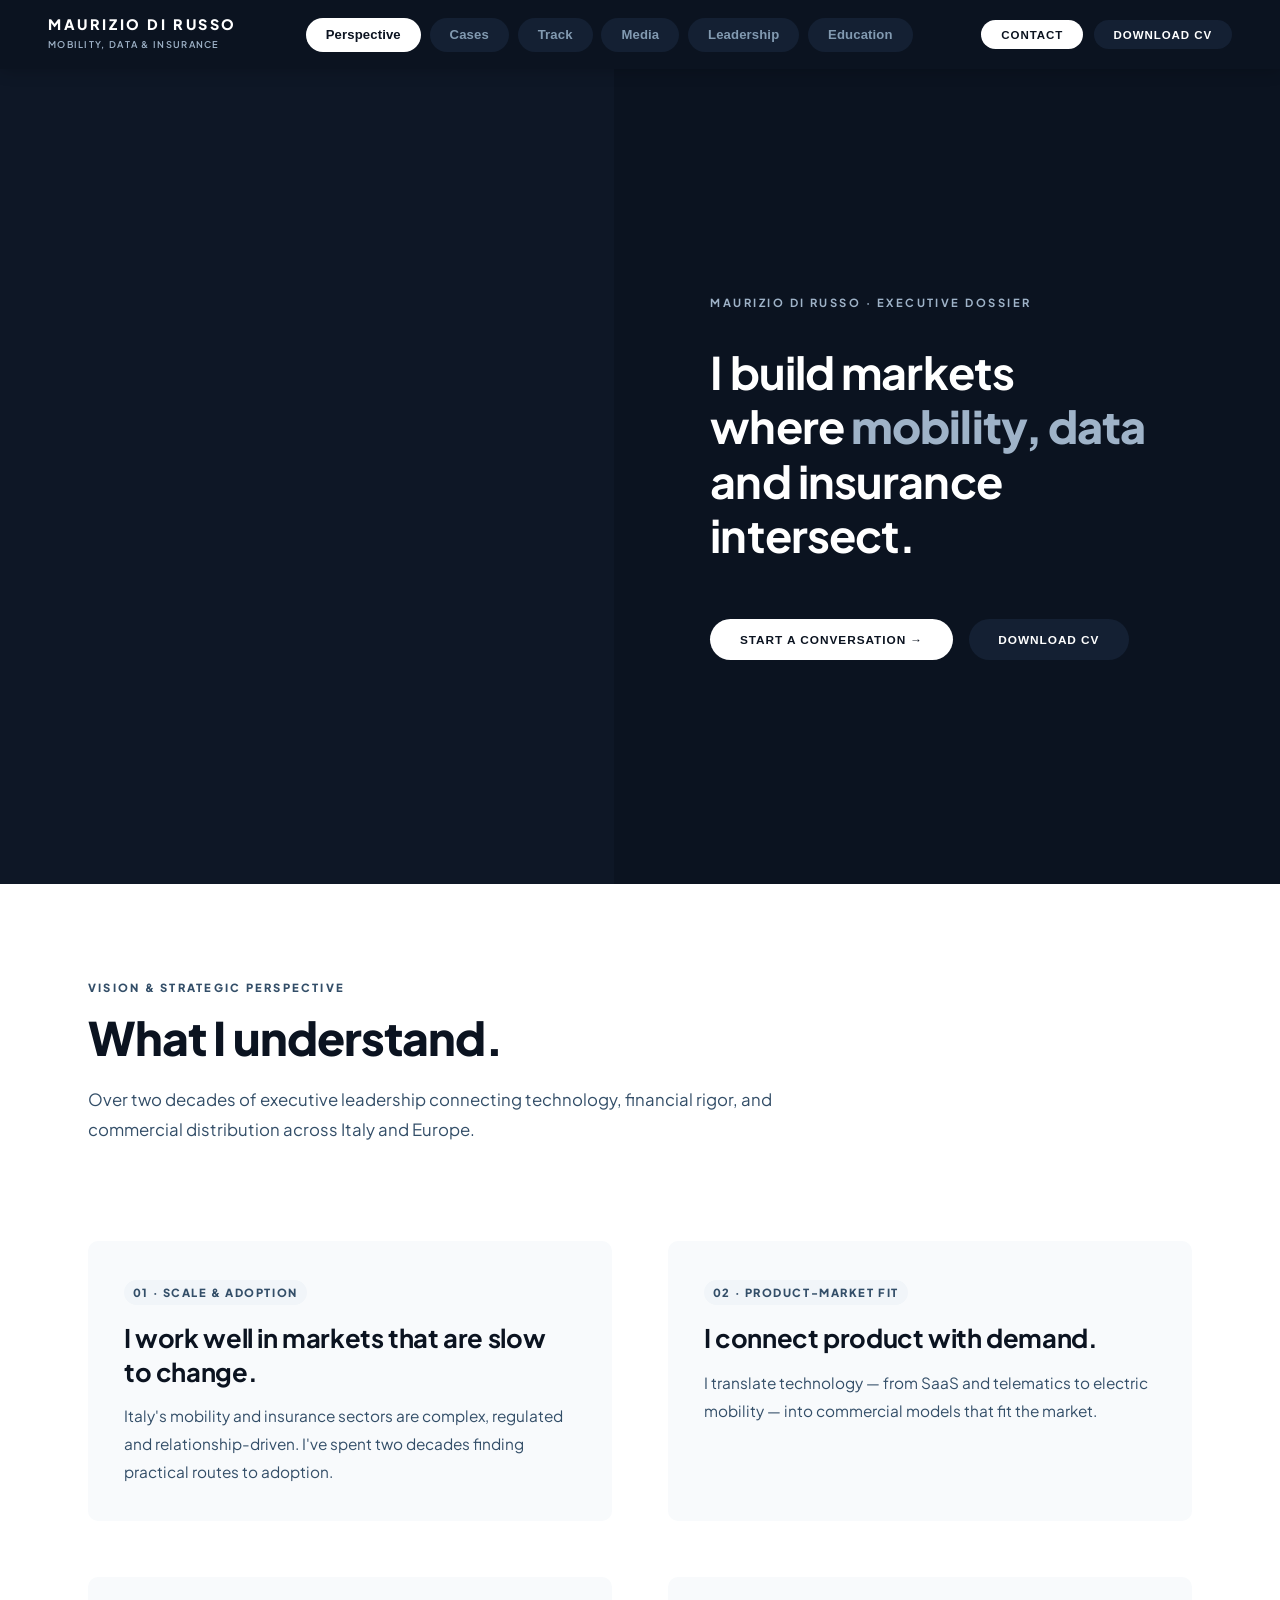
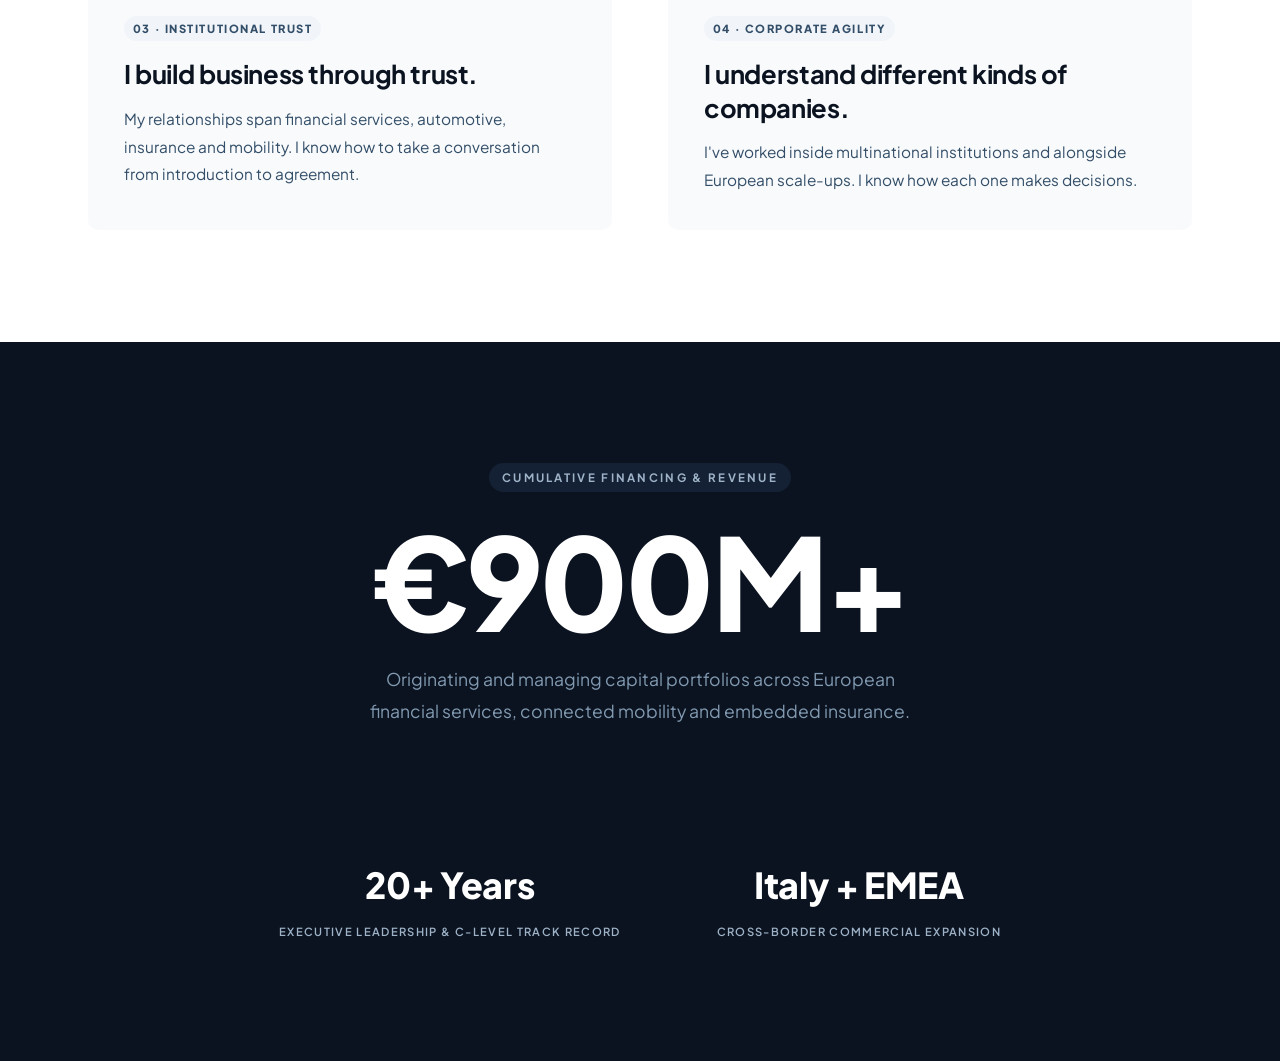
==== commit d260aac8: "Desktop navigation tabs: text-only (no icons), bolder typography and Title Case (Perspective, Cases," ====
--- a/index.html
+++ b/index.html
@@ -93,27 +93,24 @@
 }
 .tabs-scroll-container::-webkit-scrollbar { display: none; }
 .tabs-pill-row {
-    display: flex; gap: 0.5rem; justify-content: center; align-items: center; min-width: max-content; padding: 0.1rem 0;
-}
-
+    display: flex; gap: 0.55rem; justify-content: center; align-items: center; min-width: max-content; padding: 0.1rem 0;
+}
+
+/* BOTONES DE SECCIONES (TEXT ONLY · TITLE CASE · BOLDER) */
 .nav-tab-pill {
-    display: inline-flex; align-items: center; justify-content: center; gap: 0.45rem;
-    padding: 0.55rem 1.05rem; font-size: 0.7rem; font-weight: 600;
-    letter-spacing: 0.08em; text-transform: uppercase;
+    display: inline-flex; align-items: center; justify-content: center;
+    padding: 0.6rem 1.25rem; font-size: 0.82rem; font-weight: 700;
+    letter-spacing: 0.01em; text-transform: none;
     color: var(--text-dim); background-color: var(--midnight-surface);
     border-radius: var(--radius-pill); cursor: pointer;
     transition: var(--transition-smooth);
 }
-.nav-tab-pill svg { width: 15px; height: 15px; stroke-width: 1.8; stroke: currentColor; fill: none; flex-shrink: 0; }
 .nav-tab-pill:hover {
     color: #ffffff; background-color: var(--midnight-card);
 }
 .nav-tab-pill.active {
-    color: var(--midnight); background-color: #ffffff; font-weight: 700;
-}
-.nav-tab-pill.active svg { stroke: var(--midnight); }
-
-.tab-label-text { display: inline-block; }
+    color: var(--midnight); background-color: #ffffff; font-weight: 800;
+}
 
 /* DESKTOP HEADER ACTIONS */
 .header-desktop-actions {
@@ -121,7 +118,7 @@
 }
 .header-action-btn {
     display: inline-flex; align-items: center; justify-content: center; gap: 0.45rem;
-    padding: 0.55rem 1.25rem; font-size: 0.7rem; font-weight: 700;
+    padding: 0.55rem 1.25rem; font-size: 0.72rem; font-weight: 700;
     letter-spacing: 0.08em; text-transform: uppercase; border-radius: var(--radius-pill);
     cursor: pointer; transition: var(--transition-smooth);
 }
@@ -407,7 +404,7 @@
 .edu-school-flat { font-size: 0.86rem; font-weight: 600; color: var(--exec-steel); margin-bottom: 0.95rem; }
 .edu-desc-flat { font-size: 0.86rem; font-weight: 400; line-height: 1.7; color: var(--text-body); }
 
-/* ============ MOBILE FLOATING DOCK (SLIM & DISCREET) ============ */
+/* ============ MOBILE FLOATING DOCK ============ */
 .mobile-floating-dock { display: none; }
 
 /* ============ MODALES ============ */
@@ -469,7 +466,7 @@
 .lightbox-flat.active { opacity: 1; visibility: visible; }
 .lightbox-flat-img { max-width: 90vw; max-height: 85vh; object-fit: contain; }
 
-/* ============ HIDDEN PRINTABLE DOSSIER TEMPLATE FOR AUTO PDF GENERATION ============ */
+/* ============ HIDDEN PRINTABLE DOSSIER TEMPLATE ============ */
 #cv-print-template {
     display: none;
     background-color: #ffffff;
@@ -718,32 +715,26 @@
             <span class="brand-sub">Mobility, Data &amp; Insurance</span>
         </div>
 
-        <!-- CENTER: SECTION TABS (DESKTOP) -->
+        <!-- CENTER: SECTION TABS (DESKTOP: TEXT ONLY, TITLE CASE, BOLDER) -->
         <div class="tabs-scroll-container desktop-tabs-only">
             <nav class="tabs-pill-row" role="tablist">
-                <button class="nav-tab-pill active" id="tab-nav-perspective" onclick="selectTab('perspective')" role="tab" title="Perspective">
-                    <svg viewBox="0 0 24 24"><circle cx="12" cy="12" r="10"/><circle cx="12" cy="12" r="3"/><line x1="12" y1="2" x2="12" y2="5"/><line x1="12" y1="19" x2="12" y2="22"/><line x1="2" y1="12" x2="5" y2="12"/><line x1="19" y1="12" x2="22" y2="12"/></svg>
-                    <span class="tab-label-text">Perspective</span>
+                <button class="nav-tab-pill active" id="tab-nav-perspective" onclick="selectTab('perspective')" role="tab">
+                    Perspective
                 </button>
-                <button class="nav-tab-pill" id="tab-nav-cases" onclick="selectTab('cases')" role="tab" title="Case Studies">
-                    <svg viewBox="0 0 24 24"><rect x="3" y="3" width="7" height="7"/><rect x="14" y="3" width="7" height="7"/><rect x="14" y="14" width="7" height="7"/><rect x="3" y="14" width="7" height="7"/></svg>
-                    <span class="tab-label-text">Cases</span>
+                <button class="nav-tab-pill" id="tab-nav-cases" onclick="selectTab('cases')" role="tab">
+                    Cases
                 </button>
-                <button class="nav-tab-pill" id="tab-nav-timeline" onclick="selectTab('timeline')" role="tab" title="Career Track">
-                    <svg viewBox="0 0 24 24"><line x1="18" y1="20" x2="18" y2="10"/><line x1="12" y1="20" x2="12" y2="4"/><line x1="6" y1="20" x2="6" y2="14"/></svg>
-                    <span class="tab-label-text">Track</span>
+                <button class="nav-tab-pill" id="tab-nav-timeline" onclick="selectTab('timeline')" role="tab">
+                    Track
                 </button>
-                <button class="nav-tab-pill" id="tab-nav-media" onclick="selectTab('media')" role="tab" title="Media & Press">
-                    <svg viewBox="0 0 24 24"><path d="M12 2a3 3 0 0 0-3 3v7a3 3 0 0 0 6 0V5a3 3 0 0 0-3-3z"/><path d="M19 10v2a7 7 0 0 1-14 0v-2"/><line x1="12" y1="19" x2="12" y2="22"/></svg>
-                    <span class="tab-label-text">Media</span>
+                <button class="nav-tab-pill" id="tab-nav-media" onclick="selectTab('media')" role="tab">
+                    Media
                 </button>
-                <button class="nav-tab-pill" id="tab-nav-leadership" onclick="selectTab('leadership')" role="tab" title="Leadership & Values">
-                    <svg viewBox="0 0 24 24"><polygon points="13 2 3 14 12 14 11 22 21 10 12 10 13 2"/></svg>
-                    <span class="tab-label-text">Leadership</span>
+                <button class="nav-tab-pill" id="tab-nav-leadership" onclick="selectTab('leadership')" role="tab">
+                    Leadership
                 </button>
-                <button class="nav-tab-pill" id="tab-nav-education" onclick="selectTab('education')" role="tab" title="Education & Credentials">
-                    <svg viewBox="0 0 24 24"><path d="M22 10v6M2 10l10-5 10 5-10 5z"/><path d="M6 12v5c0 2 6 3 6 3s6-1 6-3v-5"/></svg>
-                    <span class="tab-label-text">Education</span>
+                <button class="nav-tab-pill" id="tab-nav-education" onclick="selectTab('education')" role="tab">
+                    Education
                 </button>
             </nav>
         </div>
@@ -1472,9 +1463,7 @@
     var template = document.getElementById('cv-print-template');
     if (!template) return;
 
-    // Temporarily show the template for capture
     template.style.display = 'block';
-
     var filename = 'Maurizio_Di_Russo_' + docName.replace(/[^a-zA-Z0-9]/g, '_') + '.pdf';
 
     var opt = {
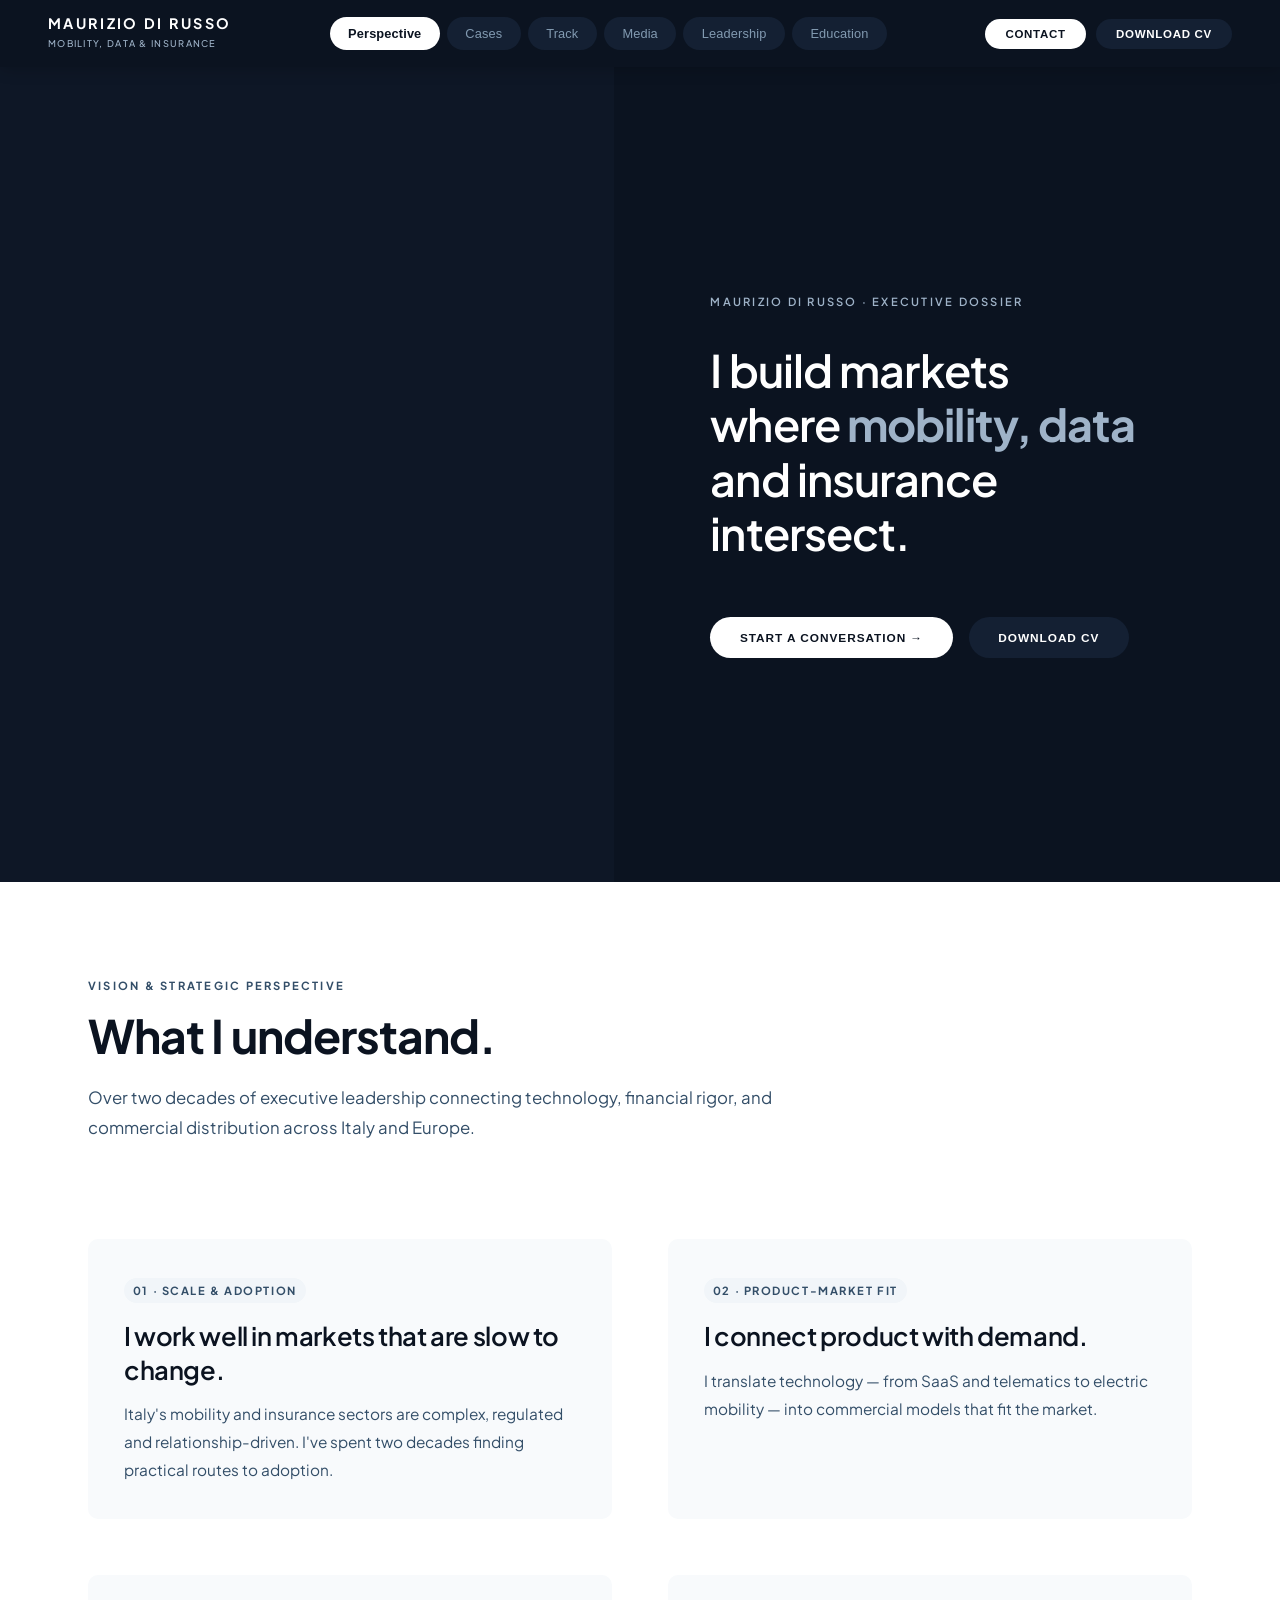
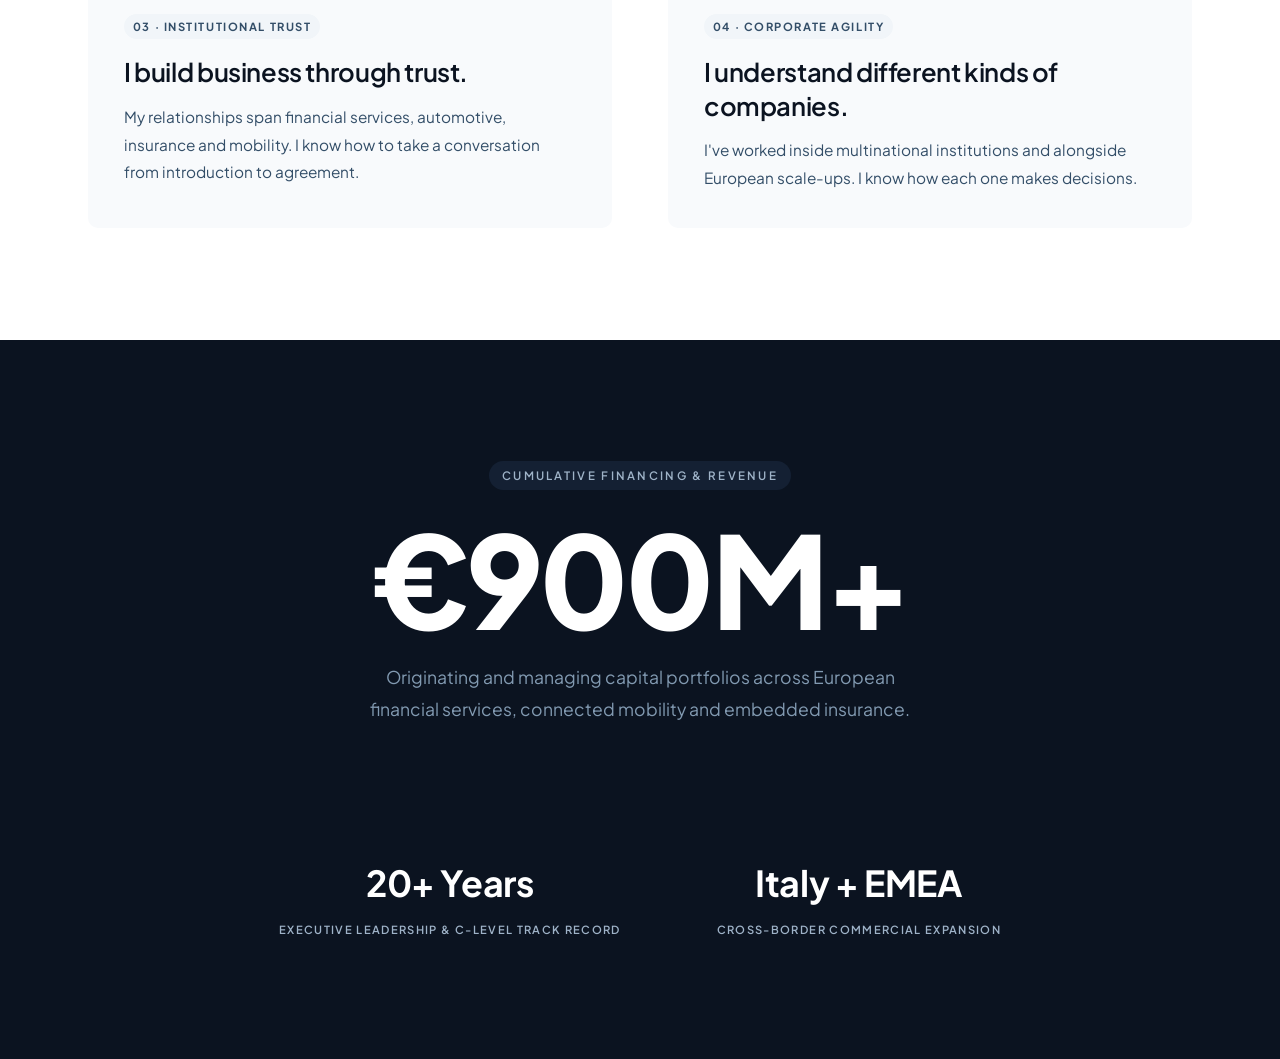
==== commit 5892e300: "Refine desktop typography (sleek medium weight) and mobile bottom bar to full-width edge-to-edge att" ====
--- a/index.html
+++ b/index.html
@@ -44,7 +44,7 @@
     --radius-pill: 999px;
 
     --shadow-soft: 0 4px 16px rgba(0, 0, 0, 0.06);
-    --shadow-dock: 0 10px 30px rgba(0, 0, 0, 0.45);
+    --shadow-dock: 0 -6px 20px rgba(0, 0, 0, 0.35);
 
     --transition-smooth: all 0.2s ease;
 }
@@ -66,7 +66,7 @@
     top: 0;
     z-index: 2500;
     background-color: var(--midnight);
-    padding: 1rem 3rem;
+    padding: 0.95rem 3rem;
     box-shadow: 0 2px 15px rgba(0, 0, 0, 0.2);
 }
 .site-top-bar-inner {
@@ -78,12 +78,12 @@
     flex-shrink: 0;
 }
 .brand-title {
-    font-size: 0.9rem; font-weight: 800; letter-spacing: 0.18em;
+    font-size: 0.9rem; font-weight: 700; letter-spacing: 0.16em;
     text-transform: uppercase; color: #ffffff; text-decoration: none;
     line-height: 1.2;
 }
 .brand-sub {
-    font-size: 0.58rem; font-weight: 600; letter-spacing: 0.14em;
+    font-size: 0.58rem; font-weight: 500; letter-spacing: 0.14em;
     text-transform: uppercase; color: var(--exec-light); margin-top: 0.25rem;
 }
 
@@ -93,13 +93,13 @@
 }
 .tabs-scroll-container::-webkit-scrollbar { display: none; }
 .tabs-pill-row {
-    display: flex; gap: 0.55rem; justify-content: center; align-items: center; min-width: max-content; padding: 0.1rem 0;
-}
-
-/* BOTONES DE SECCIONES (TEXT ONLY · TITLE CASE · BOLDER) */
+    display: flex; gap: 0.45rem; justify-content: center; align-items: center; min-width: max-content; padding: 0.1rem 0;
+}
+
+/* BOTONES DE SECCIONES (ELEGANTE, FINO Y EQUILIBRADO) */
 .nav-tab-pill {
     display: inline-flex; align-items: center; justify-content: center;
-    padding: 0.6rem 1.25rem; font-size: 0.82rem; font-weight: 700;
+    padding: 0.55rem 1.15rem; font-size: 0.8rem; font-weight: 500;
     letter-spacing: 0.01em; text-transform: none;
     color: var(--text-dim); background-color: var(--midnight-surface);
     border-radius: var(--radius-pill); cursor: pointer;
@@ -109,7 +109,7 @@
     color: #ffffff; background-color: var(--midnight-card);
 }
 .nav-tab-pill.active {
-    color: var(--midnight); background-color: #ffffff; font-weight: 800;
+    color: var(--midnight); background-color: #ffffff; font-weight: 600;
 }
 
 /* DESKTOP HEADER ACTIONS */
@@ -118,8 +118,8 @@
 }
 .header-action-btn {
     display: inline-flex; align-items: center; justify-content: center; gap: 0.45rem;
-    padding: 0.55rem 1.25rem; font-size: 0.72rem; font-weight: 700;
-    letter-spacing: 0.08em; text-transform: uppercase; border-radius: var(--radius-pill);
+    padding: 0.55rem 1.25rem; font-size: 0.72rem; font-weight: 600;
+    letter-spacing: 0.06em; text-transform: uppercase; border-radius: var(--radius-pill);
     cursor: pointer; transition: var(--transition-smooth);
 }
 .btn-head-contact {
@@ -150,12 +150,12 @@
     padding: 5.5rem 3rem 2.5rem; max-width: 1200px; margin: 0 auto;
 }
 .section-kicker {
-    display: inline-block; font-size: 0.7rem; font-weight: 800;
+    display: inline-block; font-size: 0.7rem; font-weight: 700;
     letter-spacing: 0.2em; text-transform: uppercase; color: var(--exec-steel);
     margin-bottom: 0.8rem;
 }
 .section-main-heading {
-    font-size: clamp(2.2rem, 3.6vw, 3.1rem); font-weight: 800; line-height: 1.2;
+    font-size: clamp(2.2rem, 3.6vw, 3.1rem); font-weight: 700; line-height: 1.2;
     color: var(--text-heading); letter-spacing: -0.02em; margin-bottom: 1.2rem;
 }
 .section-intro-text {
@@ -173,18 +173,18 @@
     padding: 6rem 5rem 6rem 6rem; position: relative; z-index: 2;
 }
 .hero-flat-tag {
-    font-size: 0.7rem; font-weight: 700; letter-spacing: 0.22em;
+    font-size: 0.7rem; font-weight: 600; letter-spacing: 0.2em;
     text-transform: uppercase; color: var(--exec-light); margin-bottom: 2rem;
 }
 .hero-flat-h1 {
-    font-size: clamp(2.2rem, 3.5vw, 3.3rem); font-weight: 700; line-height: 1.22;
+    font-size: clamp(2.2rem, 3.5vw, 3.3rem); font-weight: 600; line-height: 1.22;
     color: #ffffff; max-width: 540px; letter-spacing: -0.02em; margin-bottom: 3.5rem;
 }
-.hero-flat-h1 em { font-style: normal; font-weight: 800; color: var(--exec-light); }
+.hero-flat-h1 em { font-style: normal; font-weight: 700; color: var(--exec-light); }
 .hero-flat-actions { display: flex; gap: 1rem; flex-wrap: wrap; }
 .hero-flat-btn {
     display: inline-flex; align-items: center; gap: 0.55rem;
-    padding: 0.85rem 1.85rem; font-size: 0.74rem; font-weight: 700;
+    padding: 0.85rem 1.85rem; font-size: 0.74rem; font-weight: 600;
     letter-spacing: 0.08em; text-transform: uppercase; border-radius: var(--radius-pill);
     cursor: pointer; transition: var(--transition-smooth); text-decoration: none;
 }
@@ -221,12 +221,12 @@
     background-color: var(--bg-elevated);
 }
 .prop-card-num {
-    display: inline-block; font-size: 0.7rem; font-weight: 800; letter-spacing: 0.14em;
+    display: inline-block; font-size: 0.7rem; font-weight: 700; letter-spacing: 0.14em;
     text-transform: uppercase; color: var(--exec-steel); margin-bottom: 1rem;
     padding: 0.2rem 0.55rem; background-color: var(--bg-elevated); border-radius: var(--radius-pill);
 }
 .prop-card-title {
-    font-size: clamp(1.35rem, 2vw, 1.75rem); font-weight: 700; line-height: 1.3;
+    font-size: clamp(1.35rem, 2vw, 1.75rem); font-weight: 600; line-height: 1.3;
     color: var(--text-heading); margin-bottom: 0.9rem; letter-spacing: -0.015em;
 }
 .prop-card-body { font-size: 0.96rem; font-weight: 400; line-height: 1.8; color: var(--text-body); }
@@ -234,7 +234,7 @@
 /* ============ SCALE ============ */
 .scale-flat { padding: 7.5rem 3rem; background-color: var(--midnight); text-align: center; }
 .scale-flat-tag {
-    display: inline-block; font-size: 0.72rem; font-weight: 700; letter-spacing: 0.2em;
+    display: inline-block; font-size: 0.72rem; font-weight: 600; letter-spacing: 0.2em;
     text-transform: uppercase; color: var(--exec-light); margin-bottom: 1.5rem;
     padding: 0.3rem 0.8rem; background-color: var(--midnight-surface); border-radius: var(--radius-pill);
 }
@@ -250,7 +250,7 @@
     display: flex; justify-content: center; gap: 6rem; margin-top: 4.5rem; padding-top: 3.5rem;
 }
 .scale-col-val {
-    font-size: clamp(1.7rem, 2.8vw, 2.3rem); font-weight: 800; color: #ffffff;
+    font-size: clamp(1.7rem, 2.8vw, 2.3rem); font-weight: 700; color: #ffffff;
     margin-bottom: 0.35rem; letter-spacing: -0.01em;
 }
 .scale-col-lbl {
@@ -264,10 +264,10 @@
     max-width: 1200px; margin: 0 auto 4.5rem; border-radius: var(--radius-md);
 }
 .method-step-idx {
-    font-size: 0.66rem; font-weight: 800; letter-spacing: 0.18em; text-transform: uppercase;
+    font-size: 0.66rem; font-weight: 700; letter-spacing: 0.18em; text-transform: uppercase;
     color: var(--exec-steel); margin-bottom: 0.45rem;
 }
-.method-step-name { font-size: 1rem; font-weight: 700; color: var(--text-heading); margin-bottom: 0.45rem; }
+.method-step-name { font-size: 1rem; font-weight: 600; color: var(--text-heading); margin-bottom: 0.45rem; }
 .method-step-desc { font-size: 0.86rem; font-weight: 400; line-height: 1.65; color: var(--text-body); }
 
 .case-chapter-box-light {
@@ -283,22 +283,22 @@
 .case-chapter-box-dark .ch-card-evidence { color: var(--exec-light); }
 
 .ch-card-big-num {
-    font-size: clamp(3.8rem, 7vw, 6rem); font-weight: 900; line-height: 1;
+    font-size: clamp(3.8rem, 7vw, 6rem); font-weight: 800; line-height: 1;
     color: rgba(11, 19, 32, 0.1); margin-bottom: 0.5rem;
 }
 .case-chapter-box-dark .ch-card-big-num { color: rgba(255, 255, 255, 0.08); }
 .ch-card-tag {
-    font-size: 0.68rem; font-weight: 800; letter-spacing: 0.2em; text-transform: uppercase;
+    font-size: 0.68rem; font-weight: 700; letter-spacing: 0.2em; text-transform: uppercase;
     color: var(--exec-steel); margin-bottom: 1.15rem;
 }
 .case-chapter-box-dark .ch-card-tag { color: var(--exec-light); }
 .ch-card-title {
-    font-size: clamp(1.6rem, 2.5vw, 2.25rem); font-weight: 700; line-height: 1.25;
+    font-size: clamp(1.6rem, 2.5vw, 2.25rem); font-weight: 600; line-height: 1.25;
     color: var(--text-heading); margin-bottom: 1.15rem; letter-spacing: -0.015em;
 }
 .ch-card-body { font-size: 0.96rem; font-weight: 400; line-height: 1.8; color: var(--text-body); margin-bottom: 1rem; }
 .ch-card-evidence {
-    font-size: 0.75rem; font-weight: 700; letter-spacing: 0.08em; color: var(--exec-steel);
+    font-size: 0.75rem; font-weight: 600; letter-spacing: 0.08em; color: var(--exec-steel);
     margin-top: 1.35rem; text-transform: uppercase;
 }
 
@@ -312,7 +312,7 @@
 .timeline-section-flat { padding: 3rem 4rem 7rem; max-width: 1100px; margin: 0 auto; }
 .timeline-filters-flat { display: flex; gap: 0.65rem; margin-bottom: 3.5rem; flex-wrap: wrap; }
 .t-filter-pill {
-    padding: 0.6rem 1.3rem; font-size: 0.7rem; font-weight: 700; letter-spacing: 0.08em;
+    padding: 0.6rem 1.3rem; font-size: 0.7rem; font-weight: 600; letter-spacing: 0.08em;
     text-transform: uppercase; background-color: var(--bg-subtle);
     color: var(--text-body); border-radius: var(--radius-pill); cursor: pointer; transition: var(--transition-smooth);
 }
@@ -326,7 +326,7 @@
 .t-stream { position: relative; }
 .t-row-item { display: grid; grid-template-columns: 170px 1fr; gap: 3.5rem; position: relative; margin-bottom: 3.5rem; }
 .t-left-date { text-align: right; padding-top: 0.35rem; }
-.t-date-str { font-size: 0.78rem; font-weight: 800; letter-spacing: 0.1em; color: var(--exec-steel); text-transform: uppercase; }
+.t-date-str { font-size: 0.78rem; font-weight: 700; letter-spacing: 0.1em; color: var(--exec-steel); text-transform: uppercase; }
 .t-city-str { font-size: 0.7rem; color: var(--text-muted); margin-top: 0.2rem; }
 .t-card-box {
     background-color: var(--bg-subtle); padding: 2.3rem; border-radius: var(--radius-md);
@@ -335,12 +335,12 @@
 .t-card-box:hover {
     background-color: var(--bg-elevated);
 }
-.t-job-title { font-size: 1.2rem; font-weight: 700; color: var(--text-heading); margin-bottom: 0.25rem; letter-spacing: -0.01em; }
-.t-firm-name { font-size: 0.88rem; font-weight: 700; color: var(--exec-steel); margin-bottom: 1rem; }
+.t-job-title { font-size: 1.2rem; font-weight: 600; color: var(--text-heading); margin-bottom: 0.25rem; letter-spacing: -0.01em; }
+.t-firm-name { font-size: 0.88rem; font-weight: 600; color: var(--exec-steel); margin-bottom: 1rem; }
 .t-job-desc { font-size: 0.92rem; font-weight: 400; line-height: 1.75; color: var(--text-body); margin-bottom: 1.15rem; }
 .t-job-bullets { list-style: none; display: flex; flex-direction: column; gap: 0.55rem; }
 .t-job-bullets li { font-size: 0.86rem; color: var(--text-body); padding-left: 1.3rem; position: relative; line-height: 1.6; }
-.t-job-bullets li::before { content: '•'; position: absolute; left: 0; color: var(--exec-steel); font-weight: 800; font-size: 1rem; line-height: 1; }
+.t-job-bullets li::before { content: '•'; position: absolute; left: 0; color: var(--exec-steel); font-weight: 700; font-size: 1rem; line-height: 1; }
 
 /* ============ MEDIA & PRESS ============ */
 .media-section-flat { padding: 5.5rem 4rem 7rem; background-color: var(--midnight); color: #ffffff; }
@@ -356,16 +356,16 @@
 .media-photo-thumb::after {
     content: 'View Photo ↗'; position: absolute; inset: 0; background-color: rgba(11, 19, 32, 0.75);
     color: #ffffff; display: flex; align-items: center; justify-content: center;
-    font-size: 0.7rem; font-weight: 700; letter-spacing: 0.14em; text-transform: uppercase;
+    font-size: 0.7rem; font-weight: 600; letter-spacing: 0.14em; text-transform: uppercase;
     opacity: 0; transition: opacity 0.2s ease;
 }
 .media-photo-thumb:hover::after { opacity: 1; }
 .media-content-flat { padding: 1.85rem; display: flex; flex-direction: column; flex: 1; }
-.media-type-tag { font-size: 0.66rem; font-weight: 800; letter-spacing: 0.16em; text-transform: uppercase; color: var(--exec-light); margin-bottom: 0.55rem; }
-.media-title-flat { font-size: 1.15rem; font-weight: 700; color: #ffffff; line-height: 1.35; margin-bottom: 0.75rem; }
+.media-type-tag { font-size: 0.66rem; font-weight: 700; letter-spacing: 0.16em; text-transform: uppercase; color: var(--exec-light); margin-bottom: 0.55rem; }
+.media-title-flat { font-size: 1.15rem; font-weight: 600; color: #ffffff; line-height: 1.35; margin-bottom: 0.75rem; }
 .media-desc-flat { font-size: 0.86rem; font-weight: 400; line-height: 1.7; color: var(--text-dim); margin-bottom: 1.35rem; flex: 1; }
 .media-link-flat {
-    font-size: 0.7rem; font-weight: 700; letter-spacing: 0.12em; text-transform: uppercase;
+    font-size: 0.7rem; font-weight: 600; letter-spacing: 0.12em; text-transform: uppercase;
     color: var(--exec-light); text-decoration: none; display: inline-flex; align-items: center;
     gap: 0.45rem; background: none; cursor: pointer; padding: 0; transition: var(--transition-smooth);
 }
@@ -374,8 +374,8 @@
 /* ============ LEADERSHIP & VALUES ============ */
 .quote-section-flat { padding: 7.5rem 4rem; background-color: var(--midnight); color: #ffffff; text-align: center; }
 .quote-mark-flat { font-size: 6.5rem; font-weight: 300; line-height: 0.4; color: var(--midnight-surface); margin-bottom: 2.25rem; }
-.quote-text-flat { font-size: clamp(1.75rem, 3vw, 2.6rem); font-weight: 600; line-height: 1.35; color: #ffffff; max-width: 880px; margin: 0 auto; letter-spacing: -0.015em; }
-.quote-author-flat { margin-top: 2.75rem; font-size: 0.76rem; font-weight: 700; letter-spacing: 0.18em; text-transform: uppercase; color: var(--exec-light); }
+.quote-text-flat { font-size: clamp(1.75rem, 3vw, 2.6rem); font-weight: 500; line-height: 1.35; color: #ffffff; max-width: 880px; margin: 0 auto; letter-spacing: -0.015em; }
+.quote-author-flat { margin-top: 2.75rem; font-size: 0.76rem; font-weight: 600; letter-spacing: 0.18em; text-transform: uppercase; color: var(--exec-light); }
 
 .cycling-section-flat { position: relative; height: 80vh; min-height: 520px; overflow: hidden; background-color: #0e1726; }
 .cycling-bg-img { position: absolute; inset: 0; background-image: url('https://i.postimg.cc/cLTK04xZ/cycling-jpg.png'); background-size: cover; background-position: 50% 35%; }
@@ -383,8 +383,8 @@
     position: absolute; bottom: 0; left: 0; right: 0; padding: 3rem 4rem 2.5rem;
     background-color: var(--midnight); color: #ffffff;
 }
-.cycling-tag-flat { font-size: 0.68rem; font-weight: 800; letter-spacing: 0.2em; text-transform: uppercase; color: var(--exec-light); margin-bottom: 0.45rem; }
-.cycling-txt-flat { font-size: 1.2rem; font-weight: 500; color: #ffffff; max-width: 620px; line-height: 1.65; }
+.cycling-tag-flat { font-size: 0.68rem; font-weight: 700; letter-spacing: 0.2em; text-transform: uppercase; color: var(--exec-light); margin-bottom: 0.45rem; }
+.cycling-txt-flat { font-size: 1.2rem; font-weight: 400; color: #ffffff; max-width: 620px; line-height: 1.65; }
 
 /* ============ EDUCATION ============ */
 .edu-section-flat { padding: 3rem 4rem 7rem; max-width: 1200px; margin: 0 auto; }
@@ -397,17 +397,80 @@
     background-color: var(--bg-elevated);
 }
 .edu-tag-flat {
-    font-size: 0.66rem; font-weight: 800; letter-spacing: 0.18em; text-transform: uppercase;
+    font-size: 0.66rem; font-weight: 700; letter-spacing: 0.18em; text-transform: uppercase;
     color: var(--exec-steel); margin-bottom: 0.7rem;
 }
-.edu-title-flat { font-size: 1.15rem; font-weight: 700; color: var(--text-heading); margin-bottom: 0.35rem; }
-.edu-school-flat { font-size: 0.86rem; font-weight: 600; color: var(--exec-steel); margin-bottom: 0.95rem; }
+.edu-title-flat { font-size: 1.15rem; font-weight: 600; color: var(--text-heading); margin-bottom: 0.35rem; }
+.edu-school-flat { font-size: 0.86rem; font-weight: 500; color: var(--exec-steel); margin-bottom: 0.95rem; }
 .edu-desc-flat { font-size: 0.86rem; font-weight: 400; line-height: 1.7; color: var(--text-body); }
 
-/* ============ MOBILE FLOATING DOCK ============ */
+/* ============ MOBILE BOTTOM BAR (FULL-WIDTH ATTACHED) ============ */
 .mobile-floating-dock { display: none; }
 
-/* ============ MODALES ============ */
+/* ============ EXPANDABLE MOBILE PANELS ============ */
+.mobile-scrim {
+    position: fixed; inset: 0; z-index: 2100; background-color: rgba(11, 19, 32, 0.45);
+    opacity: 0; visibility: hidden; transition: opacity 0.2s ease, visibility 0.2s ease;
+}
+.mobile-scrim.active { opacity: 1; visibility: visible; }
+
+.dock-expandable-panel {
+    position: fixed;
+    bottom: 5.6rem;
+    left: 50%;
+    transform: translateX(-50%) translateY(16px);
+    width: calc(100% - 1.5rem);
+    max-width: 440px;
+    background-color: var(--midnight);
+    border-radius: 16px;
+    padding: 0.85rem 0.95rem;
+    box-shadow: 0 16px 35px rgba(0, 0, 0, 0.6);
+    z-index: 2200;
+    opacity: 0;
+    visibility: hidden;
+    pointer-events: none;
+    transition: all 0.25s cubic-bezier(0.16, 1, 0.3, 1);
+}
+.dock-expandable-panel.active {
+    opacity: 1;
+    visibility: visible;
+    pointer-events: auto;
+    transform: translateX(-50%) translateY(0);
+}
+
+.panel-header-mini {
+    display: flex; justify-content: space-between; align-items: center;
+    padding-bottom: 0.5rem; margin-bottom: 0.5rem;
+    border-bottom: 1px solid rgba(255, 255, 255, 0.08);
+}
+.panel-title-mini {
+    font-size: 0.74rem; font-weight: 600; color: #ffffff; letter-spacing: 0.06em; text-transform: uppercase;
+}
+.panel-close-btn {
+    background: none; color: var(--text-dim); font-size: 1.2rem; line-height: 1; cursor: pointer; padding: 0 0.2rem;
+}
+.panel-close-btn:hover { color: #ffffff; }
+
+.panel-list-mini { display: flex; flex-direction: column; gap: 0.4rem; }
+.panel-item-mini {
+    display: flex; align-items: center; justify-content: space-between;
+    padding: 0.55rem 0.75rem; background-color: var(--midnight-surface);
+    border-radius: var(--radius-sm); text-decoration: none; color: #ffffff; cursor: pointer;
+    transition: var(--transition-smooth);
+}
+.panel-item-mini:active, .panel-item-mini:hover {
+    background-color: var(--midnight-card);
+}
+.panel-item-left { display: flex; align-items: center; gap: 0.6rem; }
+.panel-badge-icon {
+    width: 24px; height: 24px; background-color: var(--exec-steel); border-radius: 4px;
+    display: flex; align-items: center; justify-content: center; font-size: 0.6rem; font-weight: 700; color: #ffffff; flex-shrink: 0;
+}
+.panel-item-text { font-size: 0.74rem; font-weight: 600; color: #ffffff; line-height: 1.2; }
+.panel-item-sub { font-size: 0.62rem; color: var(--text-dim); font-weight: 400; }
+.panel-item-action { font-size: 0.68rem; font-weight: 600; color: var(--exec-light); }
+
+/* DESKTOP MODALES */
 .flat-modal-backdrop {
     position: fixed; inset: 0; z-index: 3000; background-color: rgba(11, 19, 32, 0.85);
     display: flex; align-items: center; justify-content: center; padding: 1.5rem;
@@ -423,7 +486,7 @@
 .modal-header-flat {
     padding: 1.6rem 1.85rem 1.15rem; display: flex; justify-content: space-between; align-items: center;
 }
-.modal-title-flat { font-size: 1.2rem; font-weight: 700; color: #ffffff; }
+.modal-title-flat { font-size: 1.2rem; font-weight: 600; color: #ffffff; }
 .modal-close-x {
     background: none; color: var(--text-dim); font-size: 1.4rem;
     line-height: 1; cursor: pointer; padding: 0.25rem; transition: var(--transition-smooth);
@@ -442,17 +505,17 @@
 }
 .modal-badge-icon {
     width: 36px; height: 36px; background-color: var(--exec-steel); border-radius: var(--radius-sm);
-    display: flex; align-items: center; justify-content: center; font-size: 0.72rem; font-weight: 800;
-}
-.modal-row-main { font-size: 0.85rem; font-weight: 700; color: #ffffff; margin-bottom: 0.1rem; }
+    display: flex; align-items: center; justify-content: center; font-size: 0.72rem; font-weight: 700;
+}
+.modal-row-main { font-size: 0.85rem; font-weight: 600; color: #ffffff; margin-bottom: 0.1rem; }
 .modal-row-sub { font-size: 0.74rem; font-weight: 400; color: var(--text-dim); }
-.modal-row-arrow { font-size: 0.74rem; font-weight: 700; color: var(--exec-light); }
+.modal-row-arrow { font-size: 0.74rem; font-weight: 600; color: var(--exec-light); }
 
 /* TOAST */
 .flat-toast {
     position: fixed; bottom: 6.5rem; left: 50%; transform: translateX(-50%) translateY(20px); z-index: 3500;
     background-color: var(--midnight); color: #ffffff;
-    padding: 0.75rem 1.5rem; border-radius: var(--radius-pill); font-size: 0.76rem; font-weight: 700;
+    padding: 0.75rem 1.5rem; border-radius: var(--radius-pill); font-size: 0.76rem; font-weight: 600;
     letter-spacing: 0.08em; opacity: 0; transition: var(--transition-smooth); pointer-events: none;
     box-shadow: 0 8px 25px rgba(0, 0, 0, 0.4);
 }
@@ -645,38 +708,39 @@
     }
     .hero-flat-actions { display: none !important; }
 
-    /* MOBILE DOCK: SOBER, ULTRA-SLIM & DISCREET */
+    /* MOBILE FULL-WIDTH ATTACHED BOTTOM BAR (BARRA DE BORDE COMPLETO) */
     body { padding-bottom: 6.5rem; }
     .mobile-floating-dock {
-        display: flex; flex-direction: column; gap: 0.3rem;
-        position: fixed; bottom: 0.85rem; left: 50%; transform: translateX(-50%);
-        z-index: 2000; width: calc(100% - 1.5rem); max-width: 360px;
+        display: flex; flex-direction: column; gap: 0.35rem;
+        position: fixed; bottom: 0; left: 0; right: 0;
+        z-index: 2000; width: 100%; max-width: 100%;
         background-color: var(--midnight);
-        padding: 0.35rem 0.45rem; border-radius: 16px;
-        box-shadow: 0 8px 25px rgba(0, 0, 0, 0.45);
+        padding: 0.55rem 0.85rem 0.65rem;
+        border-radius: 18px 18px 0 0;
+        box-shadow: var(--shadow-dock);
     }
     .dock-tabs-row {
-        display: flex; justify-content: space-between; align-items: center; gap: 0.2rem; width: 100%;
+        display: flex; justify-content: space-around; align-items: center; gap: 0.2rem; width: 100%;
     }
     .dock-tab-btn {
-        width: 34px; height: 34px; min-width: 34px; min-height: 34px;
+        width: 36px; height: 36px; min-width: 36px; min-height: 36px;
         border-radius: 50%; background-color: var(--midnight-surface);
         color: var(--text-dim); display: flex; align-items: center; justify-content: center;
         cursor: pointer; transition: var(--transition-smooth); flex-shrink: 0;
     }
-    .dock-tab-btn svg { width: 15px; height: 15px; stroke-width: 1.8; stroke: currentColor; fill: none; }
+    .dock-tab-btn svg { width: 16px; height: 16px; stroke-width: 1.8; stroke: currentColor; fill: none; }
     .dock-tab-btn:active { transform: scale(0.92); }
     .dock-tab-btn.active {
-        background-color: #ffffff; color: var(--midnight); font-weight: 700;
+        background-color: #ffffff; color: var(--midnight); font-weight: 600;
     }
     .dock-tab-btn.active svg { stroke: var(--midnight); }
 
     .dock-ctas-row {
-        display: flex; gap: 0.3rem; width: 100%;
+        display: flex; gap: 0.4rem; width: 100%;
     }
     .dock-cta-btn {
-        flex: 1; display: inline-flex; align-items: center; justify-content: center; gap: 0.35rem;
-        padding: 0.45rem 0.55rem; font-size: 0.64rem; font-weight: 700;
+        flex: 1; display: inline-flex; align-items: center; justify-content: center; gap: 0.4rem;
+        padding: 0.5rem 0.6rem; font-size: 0.66rem; font-weight: 600;
         letter-spacing: 0.06em; text-transform: uppercase; border-radius: var(--radius-pill);
         cursor: pointer; transition: var(--transition-smooth);
     }
@@ -696,11 +760,8 @@
         background-color: var(--midnight-card);
     }
 
-    .flat-modal-backdrop { align-items: flex-end; padding: 0; }
-    .flat-modal-window { border-radius: 20px 20px 0 0; max-height: 85vh; }
-    .modal-header-flat { padding: 1.4rem 1.4rem 0.9rem; }
-    .modal-list-flat { padding: 0.9rem 1.4rem 2rem; gap: 0.65rem; }
-    .modal-row-flat { padding: 0.85rem 1rem; }
+    /* Disable desktop modal on mobile in favor of attached popup drawer */
+    .flat-modal-backdrop { display: none !important; }
 }
 </style>
 </head>
@@ -715,7 +776,7 @@
             <span class="brand-sub">Mobility, Data &amp; Insurance</span>
         </div>
 
-        <!-- CENTER: SECTION TABS (DESKTOP: TEXT ONLY, TITLE CASE, BOLDER) -->
+        <!-- CENTER: SECTION TABS (DESKTOP: ELEGANT MEDIUM WEIGHT) -->
         <div class="tabs-scroll-container desktop-tabs-only">
             <nav class="tabs-pill-row" role="tablist">
                 <button class="nav-tab-pill active" id="tab-nav-perspective" onclick="selectTab('perspective')" role="tab">
@@ -741,10 +802,10 @@
 
         <!-- RIGHT: DESKTOP ACTIONS -->
         <div class="header-desktop-actions">
-            <button class="header-action-btn btn-head-contact" onclick="openContactModal()">
+            <button class="header-action-btn btn-head-contact" onclick="triggerContactAction()">
                 Contact
             </button>
-            <button class="header-action-btn btn-head-cv" onclick="openDownloadModal()">
+            <button class="header-action-btn btn-head-cv" onclick="triggerDownloadAction()">
                 Download CV
             </button>
         </div>
@@ -765,10 +826,10 @@
                 and insurance intersect.
             </h1>
             <div class="hero-flat-actions">
-                <button class="hero-flat-btn hero-flat-btn-light" onclick="openContactModal()">
+                <button class="hero-flat-btn hero-flat-btn-light" onclick="triggerContactAction()">
                     Start a conversation →
                 </button>
-                <button class="hero-flat-btn hero-flat-btn-dark" onclick="openDownloadModal()">
+                <button class="hero-flat-btn hero-flat-btn-dark" onclick="triggerDownloadAction()">
                     Download CV
                 </button>
             </div>
@@ -1050,7 +1111,7 @@
                     <span class="media-type-tag">Keynote Address · Milan</span>
                     <h3 class="media-title-flat">Italian Insurtech Day: The Future of Connected Insurance</h3>
                     <p class="media-desc-flat">Keynote address on real-time telematics, predictive collision algorithms, and IoT integration into underwriting processes.</p>
-                    <button onclick="openContactModal()" class="media-link-flat">Request Keynote →</button>
+                    <button onclick="triggerContactAction()" class="media-link-flat">Request Keynote →</button>
                 </div>
             </article>
 
@@ -1060,7 +1121,7 @@
                     <span class="media-type-tag">Executive Panel · Rome</span>
                     <h3 class="media-title-flat">European Mobility Forum: Two Wheels &amp; Active Safety</h3>
                     <p class="media-desc-flat">Expert panel on micromobility, municipal infrastructure, and connected emergency rescue systems (e-Call) across Europe.</p>
-                    <button onclick="openContactModal()" class="media-link-flat">View Details →</button>
+                    <button onclick="triggerContactAction()" class="media-link-flat">View Details →</button>
                 </div>
             </article>
 
@@ -1141,19 +1202,19 @@
         </div>
 
         <div style="margin-top: 4rem; padding: 3rem; background-color: var(--midnight); color: #ffffff; border-radius: var(--radius-md);">
-            <div style="font-size: 0.72rem; font-weight: 800; letter-spacing: 0.2em; text-transform: uppercase; color: var(--exec-light); margin-bottom: 0.6rem;">Language Competencies</div>
-            <h3 style="font-size: 1.35rem; font-weight: 700; margin-bottom: 2rem;">International Negotiation Languages</h3>
+            <div style="font-size: 0.72rem; font-weight: 700; letter-spacing: 0.2em; text-transform: uppercase; color: var(--exec-light); margin-bottom: 0.6rem;">Language Competencies</div>
+            <h3 style="font-size: 1.35rem; font-weight: 600; margin-bottom: 2rem;">International Negotiation Languages</h3>
             <div style="display: flex; gap: 4rem; flex-wrap: wrap;">
                 <div>
-                    <div style="font-size: 1.05rem; font-weight: 700; color: #ffffff;">Italian</div>
+                    <div style="font-size: 1.05rem; font-weight: 600; color: #ffffff;">Italian</div>
                     <div style="font-size: 0.76rem; color: var(--exec-light); text-transform: uppercase; letter-spacing: 0.12em; margin-top: 0.2rem;">Native Language</div>
                 </div>
                 <div>
-                    <div style="font-size: 1.05rem; font-weight: 700; color: #ffffff;">English</div>
+                    <div style="font-size: 1.05rem; font-weight: 600; color: #ffffff;">English</div>
                     <div style="font-size: 0.76rem; color: var(--exec-light); text-transform: uppercase; letter-spacing: 0.12em; margin-top: 0.2rem;">Bilingual / Executive Negotiation</div>
                 </div>
                 <div>
-                    <div style="font-size: 1.05rem; font-weight: 700; color: #ffffff;">Spanish</div>
+                    <div style="font-size: 1.05rem; font-weight: 600; color: #ffffff;">Spanish</div>
                     <div style="font-size: 0.76rem; color: var(--exec-light); text-transform: uppercase; letter-spacing: 0.12em; margin-top: 0.2rem;">Professional Working Proficiency</div>
                 </div>
             </div>
@@ -1162,7 +1223,7 @@
 </div>
 
 <!-- ==========================================
-     MOBILE SOBER FLOATING DOCK
+     MOBILE FULL-WIDTH BOTTOM BAR
      ========================================== -->
 <div class="mobile-floating-dock">
     <!-- Row 1: 6 Circular Tabs for thumb navigation -->
@@ -1187,20 +1248,120 @@
         </button>
     </div>
 
-    <!-- Row 2: Sober Dual CTAs -->
+    <!-- Row 2: Dual CTAs -->
     <div class="dock-ctas-row">
-        <button class="dock-cta-btn btn-dock-contact" onclick="openContactModal()">
+        <button class="dock-cta-btn btn-dock-contact" onclick="toggleMobilePanel('panel-contact')">
             <svg viewBox="0 0 24 24" fill="none" stroke="currentColor"><path d="M4 4h16c1.1 0 2 .9 2 2v12c0 1.1-.9 2-2 2H4c-1.1 0-2-.9-2-2V6c0-1.1.9-2 2-2z"/><polyline points="22,6 12,13 2,6"/></svg>
             Contact
         </button>
-        <button class="dock-cta-btn btn-dock-cv" onclick="openDownloadModal()">
+        <button class="dock-cta-btn btn-dock-cv" onclick="toggleMobilePanel('panel-download')">
             <svg viewBox="0 0 24 24" fill="none" stroke="currentColor"><path d="M21 15v4a2 2 0 0 1-2 2H5a2 2 0 0 1-2-2v-4M7 10l5 5 5-5M12 15V3"/></svg>
             Download CV
         </button>
     </div>
 </div>
 
-<!-- CONTACT MODAL -->
+<!-- ==========================================
+     MOBILE EXPANDABLE POPUPS (DESPLIEGUE HACIA ARRIBA)
+     ========================================== -->
+<div class="mobile-scrim" id="mobileScrim" onclick="closeAllMobilePanels()"></div>
+
+<!-- MOBILE POPUP: CONTACT -->
+<div class="dock-expandable-panel" id="panel-contact">
+    <div class="panel-header-mini">
+        <span class="panel-title-mini">Direct Contact</span>
+        <button class="panel-close-btn" onclick="closeAllMobilePanels()">×</button>
+    </div>
+    <div class="panel-list-mini">
+        <a href="mailto:maurizio@dirusso.com" class="panel-item-mini">
+            <div class="panel-item-left">
+                <div class="panel-badge-icon">✉</div>
+                <div>
+                    <div class="panel-item-text">Direct Email</div>
+                    <div class="panel-item-sub">maurizio@dirusso.com</div>
+                </div>
+            </div>
+            <div class="panel-item-action">Send →</div>
+        </a>
+
+        <a href="https://www.linkedin.com/in/mauriziodirusso/" target="_blank" rel="noopener" class="panel-item-mini">
+            <div class="panel-item-left">
+                <div class="panel-badge-icon">in</div>
+                <div>
+                    <div class="panel-item-text">LinkedIn Profile</div>
+                    <div class="panel-item-sub">linkedin.com/in/mauriziodirusso</div>
+                </div>
+            </div>
+            <div class="panel-item-action">Visit →</div>
+        </a>
+
+        <div class="panel-item-mini" style="cursor: default;">
+            <div class="panel-item-left">
+                <div class="panel-badge-icon">📍</div>
+                <div>
+                    <div class="panel-item-text">Executive Base</div>
+                    <div class="panel-item-sub">Milan, Italy · EMEA Coverage</div>
+                </div>
+            </div>
+            <div class="panel-item-action">Italy / EMEA</div>
+        </div>
+    </div>
+</div>
+
+<!-- MOBILE POPUP: DOWNLOAD CV -->
+<div class="dock-expandable-panel" id="panel-download">
+    <div class="panel-header-mini">
+        <span class="panel-title-mini">Download Executive Dossier</span>
+        <button class="panel-close-btn" onclick="closeAllMobilePanels()">×</button>
+    </div>
+    <div class="panel-list-mini">
+        <div class="panel-item-mini" onclick="generateExecutivePDF('Comprehensive Executive CV')">
+            <div class="panel-item-left">
+                <div class="panel-badge-icon">PDF</div>
+                <div>
+                    <div class="panel-item-text">Comprehensive CV</div>
+                    <div class="panel-item-sub">Full career trajectory &amp; achievements</div>
+                </div>
+            </div>
+            <div class="panel-item-action">PDF →</div>
+        </div>
+
+        <div class="panel-item-mini" onclick="generateExecutivePDF('Executive One-Pager')">
+            <div class="panel-item-left">
+                <div class="panel-badge-icon">1P</div>
+                <div>
+                    <div class="panel-item-text">Executive One-Pager</div>
+                    <div class="panel-item-sub">High-level Board &amp; Search summary</div>
+                </div>
+            </div>
+            <div class="panel-item-action">PDF →</div>
+        </div>
+
+        <div class="panel-item-mini" onclick="generateExecutivePDF('Case Studies & ROI Dossier')">
+            <div class="panel-item-left">
+                <div class="panel-badge-icon">ROI</div>
+                <div>
+                    <div class="panel-item-text">Case Studies &amp; ROI</div>
+                    <div class="panel-item-sub">Scaling methods &amp; metrics</div>
+                </div>
+            </div>
+            <div class="panel-item-action">PDF →</div>
+        </div>
+
+        <div class="panel-item-mini" onclick="generateExecutivePDF('Standard ATS Format')">
+            <div class="panel-item-left">
+                <div class="panel-badge-icon">ATS</div>
+                <div>
+                    <div class="panel-item-text">ATS Talent Format</div>
+                    <div class="panel-item-sub">Corporate recruitment systems</div>
+                </div>
+            </div>
+            <div class="panel-item-action">PDF →</div>
+        </div>
+    </div>
+</div>
+
+<!-- DESKTOP CONTACT MODAL -->
 <div class="flat-modal-backdrop" id="contactModal" onclick="checkModalClick(event, 'contactModal')">
     <div class="flat-modal-window" role="dialog" aria-modal="true">
         <div class="modal-header-flat">
@@ -1238,7 +1399,7 @@
     </div>
 </div>
 
-<!-- DOWNLOAD CV MODAL (TRIGGER REAL AUTO GENERATION) -->
+<!-- DESKTOP DOWNLOAD CV MODAL -->
 <div class="flat-modal-backdrop" id="downloadModal" onclick="checkModalClick(event, 'downloadModal')">
     <div class="flat-modal-window" role="dialog" aria-modal="true">
         <div class="modal-header-flat">
@@ -1406,6 +1567,7 @@
 <!-- CONTROLLER SCRIPT -->
 <script>
 function selectTab(id) {
+    closeAllMobilePanels();
     document.querySelectorAll('.tab-content-panel').forEach(function(pane) {
         pane.classList.remove('active');
     });
@@ -1428,6 +1590,52 @@
     if (bMob) bMob.classList.add('active');
 }
 
+/* ========================================================
+   RESPONSIVE MODAL VS MOBILE UPWARD EXPANDABLE PANELS
+   ======================================================== */
+function isMobileView() {
+    return window.innerWidth <= 920;
+}
+
+function triggerContactAction() {
+    if (isMobileView()) {
+        toggleMobilePanel('panel-contact');
+    } else {
+        openContactModal();
+    }
+}
+
+function triggerDownloadAction() {
+    if (isMobileView()) {
+        toggleMobilePanel('panel-download');
+    } else {
+        openDownloadModal();
+    }
+}
+
+function toggleMobilePanel(panelId) {
+    var panel = document.getElementById(panelId);
+    var scrim = document.getElementById('mobileScrim');
+    if (!panel) return;
+
+    var isOpen = panel.classList.contains('active');
+    closeAllMobilePanels();
+
+    if (!isOpen) {
+        panel.classList.add('active');
+        if (scrim) scrim.classList.add('active');
+    }
+}
+
+function closeAllMobilePanels() {
+    document.querySelectorAll('.dock-expandable-panel').forEach(function(p) {
+        p.classList.remove('active');
+    });
+    var scrim = document.getElementById('mobileScrim');
+    if (scrim) scrim.classList.remove('active');
+}
+
+/* DESKTOP MODALS */
 function openContactModal() {
     var m = document.getElementById('contactModal');
     if (m) { m.classList.add('active'); document.body.style.overflow = 'hidden'; }
@@ -1458,6 +1666,7 @@
    ======================================================== */
 function generateExecutivePDF(docName) {
     closeDownloadModal();
+    closeAllMobilePanels();
     triggerToast('Generating PDF: ' + docName + '...');
 
     var template = document.getElementById('cv-print-template');
@@ -1529,6 +1738,7 @@
         closeContactModal();
         closeDownloadModal();
         closeLightboxImage();
+        closeAllMobilePanels();
     }
 });
 </script>
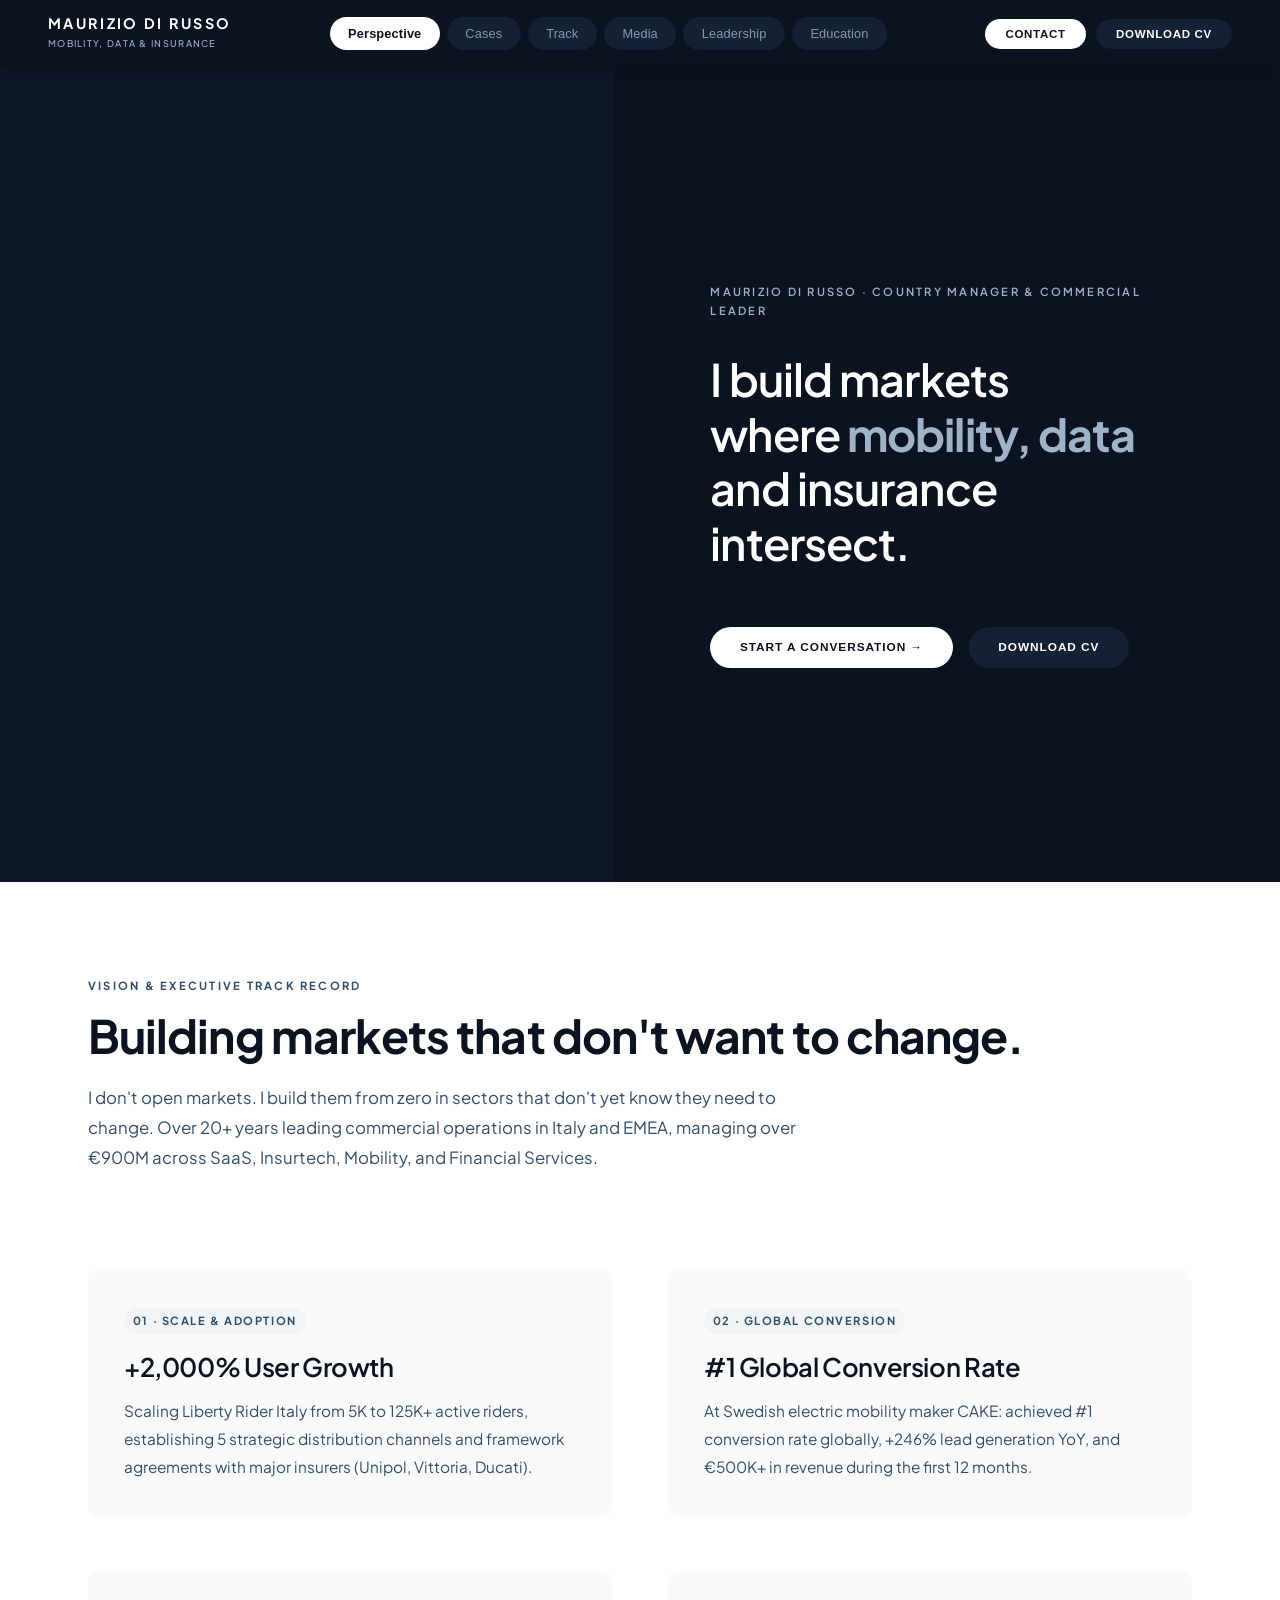
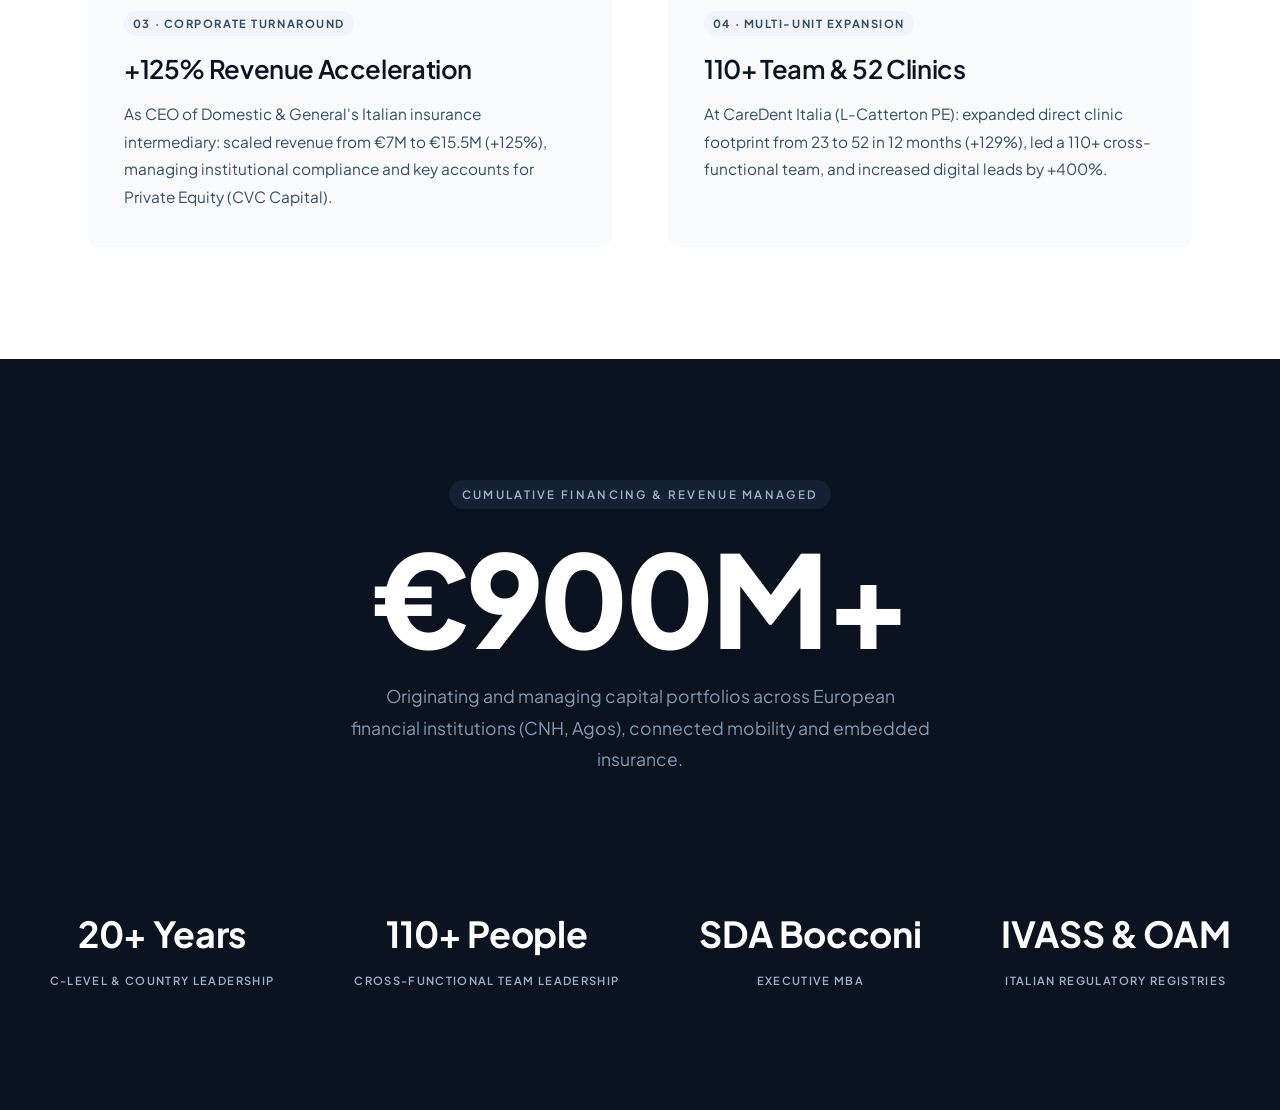
==== commit 53ff4f36: "Integrate complete verified credentials: Portuguese language, SDA Bocconi EMBA, Univ Pisa, London Sc" ====
--- a/index.html
+++ b/index.html
@@ -44,7 +44,7 @@
     --radius-pill: 999px;
 
     --shadow-soft: 0 4px 16px rgba(0, 0, 0, 0.06);
-    --shadow-dock: 0 -6px 20px rgba(0, 0, 0, 0.35);
+    --shadow-dock: 0 -4px 20px rgba(0, 0, 0, 0.35);
 
     --transition-smooth: all 0.2s ease;
 }
@@ -96,7 +96,7 @@
     display: flex; gap: 0.45rem; justify-content: center; align-items: center; min-width: max-content; padding: 0.1rem 0;
 }
 
-/* BOTONES DE SECCIONES (ELEGANTE, FINO Y EQUILIBRADO) */
+/* BOTONES DE SECCIONES */
 .nav-tab-pill {
     display: inline-flex; align-items: center; justify-content: center;
     padding: 0.55rem 1.15rem; font-size: 0.8rem; font-weight: 500;
@@ -244,10 +244,10 @@
 }
 .scale-flat-sub {
     font-size: 1.1rem; font-weight: 400; color: var(--text-dim);
-    max-width: 540px; margin: 0 auto; line-height: 1.8;
+    max-width: 580px; margin: 0 auto; line-height: 1.8;
 }
 .scale-flat-cols {
-    display: flex; justify-content: center; gap: 6rem; margin-top: 4.5rem; padding-top: 3.5rem;
+    display: flex; justify-content: center; gap: 5rem; margin-top: 4.5rem; padding-top: 3.5rem; flex-wrap: wrap;
 }
 .scale-col-val {
     font-size: clamp(1.7rem, 2.8vw, 2.3rem); font-weight: 700; color: #ffffff;
@@ -386,7 +386,7 @@
 .cycling-tag-flat { font-size: 0.68rem; font-weight: 700; letter-spacing: 0.2em; text-transform: uppercase; color: var(--exec-light); margin-bottom: 0.45rem; }
 .cycling-txt-flat { font-size: 1.2rem; font-weight: 400; color: #ffffff; max-width: 620px; line-height: 1.65; }
 
-/* ============ EDUCATION ============ */
+/* ============ EDUCATION & CREDENTIALS ============ */
 .edu-section-flat { padding: 3rem 4rem 7rem; max-width: 1200px; margin: 0 auto; }
 .edu-grid-flat { display: grid; grid-template-columns: repeat(3, 1fr); gap: 2.25rem; margin-top: 3.5rem; }
 .edu-card-flat {
@@ -404,7 +404,7 @@
 .edu-school-flat { font-size: 0.86rem; font-weight: 500; color: var(--exec-steel); margin-bottom: 0.95rem; }
 .edu-desc-flat { font-size: 0.86rem; font-weight: 400; line-height: 1.7; color: var(--text-body); }
 
-/* ============ MOBILE BOTTOM BAR (FULL-WIDTH ATTACHED) ============ */
+/* ============ MOBILE BOTTOM BAR (LINEA RECTA PURA) ============ */
 .mobile-floating-dock { display: none; }
 
 /* ============ EXPANDABLE MOBILE PANELS ============ */
@@ -422,7 +422,7 @@
     width: calc(100% - 1.5rem);
     max-width: 440px;
     background-color: var(--midnight);
-    border-radius: 16px;
+    border-radius: 14px;
     padding: 0.85rem 0.95rem;
     box-shadow: 0 16px 35px rgba(0, 0, 0, 0.6);
     z-index: 2200;
@@ -708,15 +708,15 @@
     }
     .hero-flat-actions { display: none !important; }
 
-    /* MOBILE FULL-WIDTH ATTACHED BOTTOM BAR (BARRA DE BORDE COMPLETO) */
+    /* MOBILE BOTTOM BAR (PURA LINEA RECTA SIN REDONDECES) */
     body { padding-bottom: 6.5rem; }
     .mobile-floating-dock {
         display: flex; flex-direction: column; gap: 0.35rem;
         position: fixed; bottom: 0; left: 0; right: 0;
         z-index: 2000; width: 100%; max-width: 100%;
         background-color: var(--midnight);
-        padding: 0.55rem 0.85rem 0.65rem;
-        border-radius: 18px 18px 0 0;
+        padding: 0.6rem 0.85rem 0.65rem;
+        border-radius: 0 !important;
         box-shadow: var(--shadow-dock);
     }
     .dock-tabs-row {
@@ -776,7 +776,7 @@
             <span class="brand-sub">Mobility, Data &amp; Insurance</span>
         </div>
 
-        <!-- CENTER: SECTION TABS (DESKTOP: ELEGANT MEDIUM WEIGHT) -->
+        <!-- CENTER: SECTION TABS (DESKTOP) -->
         <div class="tabs-scroll-container desktop-tabs-only">
             <nav class="tabs-pill-row" role="tablist">
                 <button class="nav-tab-pill active" id="tab-nav-perspective" onclick="selectTab('perspective')" role="tab">
@@ -819,7 +819,7 @@
             <div class="hero-flat-portrait" role="img" aria-label="Maurizio Di Russo"></div>
         </div>
         <div class="hero-flat-left">
-            <p class="hero-flat-tag">Maurizio Di Russo · Executive Dossier</p>
+            <p class="hero-flat-tag">Maurizio Di Russo · Country Manager &amp; Commercial Leader</p>
             <h1 class="hero-flat-h1">
                 I build markets<br>
                 where <em>mobility, data</em><br>
@@ -837,10 +837,10 @@
     </section>
 
     <div class="section-banner-light">
-        <span class="section-kicker">Vision &amp; Strategic Perspective</span>
-        <h2 class="section-main-heading">What I understand.</h2>
+        <span class="section-kicker">Vision &amp; Executive Track Record</span>
+        <h2 class="section-main-heading">Building markets that don't want to change.</h2>
         <p class="section-intro-text">
-            Over two decades of executive leadership connecting technology, financial rigor, and commercial distribution across Italy and Europe.
+            I don't open markets. I build them from zero in sectors that don't yet know they need to change. Over 20+ years leading commercial operations in Italy and EMEA, managing over €900M across SaaS, Insurtech, Mobility, and Financial Services.
         </p>
     </div>
 
@@ -848,49 +848,57 @@
         <div class="prop-grid-2x2">
             <div class="prop-card">
                 <span class="prop-card-num">01 · Scale &amp; Adoption</span>
-                <h3 class="prop-card-title">I work well in markets that are slow to change.</h3>
+                <h3 class="prop-card-title">+2,000% User Growth</h3>
                 <p class="prop-card-body">
-                    Italy's mobility and insurance sectors are complex, regulated and relationship-driven. I've spent two decades finding practical routes to adoption.
+                    Scaling Liberty Rider Italy from 5K to 125K+ active riders, establishing 5 strategic distribution channels and framework agreements with major insurers (Unipol, Vittoria, Ducati).
                 </p>
             </div>
             <div class="prop-card">
-                <span class="prop-card-num">02 · Product-Market Fit</span>
-                <h3 class="prop-card-title">I connect product with demand.</h3>
+                <span class="prop-card-num">02 · Global Conversion</span>
+                <h3 class="prop-card-title">#1 Global Conversion Rate</h3>
                 <p class="prop-card-body">
-                    I translate technology — from SaaS and telematics to electric mobility — into commercial models that fit the market.
+                    At Swedish electric mobility maker CAKE: achieved #1 conversion rate globally, +246% lead generation YoY, and €500K+ in revenue during the first 12 months.
                 </p>
             </div>
             <div class="prop-card">
-                <span class="prop-card-num">03 · Institutional Trust</span>
-                <h3 class="prop-card-title">I build business through trust.</h3>
+                <span class="prop-card-num">03 · Corporate Turnaround</span>
+                <h3 class="prop-card-title">+125% Revenue Acceleration</h3>
                 <p class="prop-card-body">
-                    My relationships span financial services, automotive, insurance and mobility. I know how to take a conversation from introduction to agreement.
+                    As CEO of Domestic &amp; General's Italian insurance intermediary: scaled revenue from €7M to €15.5M (+125%), managing institutional compliance and key accounts for Private Equity (CVC Capital).
                 </p>
             </div>
             <div class="prop-card">
-                <span class="prop-card-num">04 · Corporate Agility</span>
-                <h3 class="prop-card-title">I understand different kinds of companies.</h3>
+                <span class="prop-card-num">04 · Multi-Unit Expansion</span>
+                <h3 class="prop-card-title">110+ Team &amp; 52 Clinics</h3>
                 <p class="prop-card-body">
-                    I've worked inside multinational institutions and alongside European scale-ups. I know how each one makes decisions.
+                    At CareDent Italia (L-Catterton PE): expanded direct clinic footprint from 23 to 52 in 12 months (+129%), led a 110+ cross-functional team, and increased digital leads by +400%.
                 </p>
             </div>
         </div>
     </section>
 
     <section class="scale-flat">
-        <span class="scale-flat-tag">Cumulative financing &amp; revenue</span>
+        <span class="scale-flat-tag">Cumulative financing &amp; revenue managed</span>
         <p class="scale-flat-number">€900M+</p>
         <p class="scale-flat-sub">
-            Originating and managing capital portfolios across European financial services, connected mobility and embedded insurance.
+            Originating and managing capital portfolios across European financial institutions (CNH, Agos), connected mobility and embedded insurance.
         </p>
         <div class="scale-flat-cols">
             <div>
                 <p class="scale-col-val">20+ Years</p>
-                <p class="scale-col-lbl">Executive leadership &amp; C-level track record</p>
+                <p class="scale-col-lbl">C-Level &amp; Country Leadership</p>
             </div>
             <div>
-                <p class="scale-col-val">Italy + EMEA</p>
-                <p class="scale-col-lbl">Cross-border commercial expansion</p>
+                <p class="scale-col-val">110+ People</p>
+                <p class="scale-col-lbl">Cross-functional team leadership</p>
+            </div>
+            <div>
+                <p class="scale-col-val">SDA Bocconi</p>
+                <p class="scale-col-lbl">Executive MBA</p>
+            </div>
+            <div>
+                <p class="scale-col-val">IVASS &amp; OAM</p>
+                <p class="scale-col-lbl">Italian Regulatory Registries</p>
             </div>
         </div>
     </section>
@@ -910,22 +918,22 @@
         <div>
             <p class="method-step-idx">Phase 01</p>
             <h4 class="method-step-name">Diagnosis &amp; Risk</h4>
-            <p class="method-step-desc">Regulatory assessment, competitive landscape and economic feasibility.</p>
+            <p class="method-step-desc">Regulatory assessment, RUI compliance, competitive landscape and economic feasibility.</p>
         </div>
         <div>
             <p class="method-step-idx">Phase 02</p>
             <h4 class="method-step-name">Channel Architecture</h4>
-            <p class="method-step-desc">Pricing strategy, market positioning and value proposition.</p>
+            <p class="method-step-desc">Pricing strategy, B2B/B2C Go-To-Market and high-conversion lead generation.</p>
         </div>
         <div>
             <p class="method-step-idx">Phase 03</p>
             <h4 class="method-step-name">C-Level Partnerships</h4>
-            <p class="method-step-desc">Institutional distribution framework agreements and network rollouts.</p>
+            <p class="method-step-desc">Institutional distribution framework agreements with OEM and Tier-1 insurers.</p>
         </div>
         <div>
             <p class="method-step-idx">Phase 04</p>
             <h4 class="method-step-name">Scale &amp; Efficiency</h4>
-            <p class="method-step-desc">Market share expansion, retention KPIs and strict loss-ratio control.</p>
+            <p class="method-step-desc">Market share expansion, retention KPIs and strict loss-ratio governance.</p>
         </div>
     </div>
 
@@ -935,12 +943,12 @@
             <p class="ch-card-tag">Scale &amp; Capital</p>
             <h3 class="ch-card-title">I learned what scale means inside financial institutions.</h3>
             <p class="ch-card-body">
-                I began at CNH Industrial Financial Services and Agos Itafinco, part of the BancaIntesa group. I learned how large organisations move capital, assess risk and build distribution networks.
+                At CNH Industrial Financial Services and Agos, I managed wholesale and retail financing portfolios, generating €115M in the first 6 months of the CLS product suite across 6 EMEA countries.
             </p>
             <p class="ch-card-body">
-                It taught me how capital, risk and distribution shape commercial decisions.
+                It taught me how capital, credit risk governance and dealership networks shape commercial execution.
             </p>
-            <p class="ch-card-evidence">CNH Industrial Financial Services · Agos Itafinco (BancaIntesa)</p>
+            <p class="ch-card-evidence">CNH Industrial Financial Services · Agos · Findomestic</p>
         </div>
         <div class="ch-photo-wrap">
             <div class="ch-photo" style="background-image: url('https://i.postimg.cc/761c5cfg/conference-01-jpg.png');" role="img" aria-label="Maurizio Di Russo"></div>
@@ -953,24 +961,24 @@
         </div>
         <div>
             <p class="ch-card-big-num">02</p>
-            <p class="ch-card-tag">New Markets</p>
-            <h3 class="ch-card-title">Then I moved into markets with no established presence.</h3>
+            <p class="ch-card-tag">Private Equity &amp; Turnaround</p>
+            <h3 class="ch-card-title">Scaling for Private Equity and Corporate Turnarounds.</h3>
             <p class="ch-card-body">
-                At Domestic &amp; General and later Caredent Italia, I built a commercial presence in Italy: positioning, channels and relationships with partners and institutions.
+                As CEO of Domestic &amp; General Italia (CVC Capital Partners), grew revenue from €7M to €15.5M (+125%). Later at CareDent (L-Catterton), led 110+ people to open 29 direct clinics in 12 months (+129%).
             </p>
-            <p class="ch-card-evidence">Domestic &amp; General · Caredent Italia</p>
+            <p class="ch-card-evidence">Domestic &amp; General (CVC Capital) · CareDent Italia (L-Catterton)</p>
         </div>
     </section>
 
     <section class="case-chapter-box-light">
         <div>
             <p class="ch-card-big-num">03</p>
-            <p class="ch-card-tag">Mobility &amp; Data</p>
-            <h3 class="ch-card-title">Now I work where mobility meets insurance and technology.</h3>
+            <p class="ch-card-tag">Connected Mobility &amp; Insurtech</p>
+            <h3 class="ch-card-title">Where mobility meets insurance and IoT safety.</h3>
             <p class="ch-card-body">
-                At CAKE — the Swedish electric motorcycle company — I led B2B development in Italy. Today, as Country Manager at Liberty Rider, I work across crash detection, telematics data, insurance partnerships and rider communities.
+                At CAKE (Sweden), launched Italian operations achieving #1 conversion rate globally. Today at Liberty Rider, connected crash detection, insurer underwriting (Unipol, Vittoria, REVO), and over 125K active riders.
             </p>
-            <p class="ch-card-evidence">CAKE – ridecake.com · Liberty Rider · REVO Insurance</p>
+            <p class="ch-card-evidence">Liberty Rider · CAKE (ridecake.com) · Unipol · Vittoria</p>
         </div>
         <div class="ch-photo-wrap">
             <div class="ch-photo" style="background-image: url('assets/mobility-data.png');" role="img" aria-label="Maurizio Di Russo"></div>
@@ -991,102 +999,115 @@
     <section class="timeline-section-flat">
         <div class="timeline-filters-flat">
             <button class="t-filter-pill active" onclick="applyTimelineFilter('all', this)">All Roles</button>
-            <button class="t-filter-pill" onclick="applyTimelineFilter('c-level', this)">General Management &amp; Country Lead</button>
-            <button class="t-filter-pill" onclick="applyTimelineFilter('bizdev', this)">Business Development</button>
+            <button class="t-filter-pill" onclick="applyTimelineFilter('c-level', this)">Country Lead &amp; CEO</button>
+            <button class="t-filter-pill" onclick="applyTimelineFilter('bizdev', this)">Sales &amp; Marketing Director</button>
             <button class="t-filter-pill" onclick="applyTimelineFilter('finance', this)">Finance &amp; Banking</button>
         </div>
 
         <div class="t-stream">
             <div class="t-row-item" data-cat="c-level">
                 <div class="t-left-date">
-                    <div class="t-date-str">2022 — Present</div>
+                    <div class="t-date-str">2024 — Present</div>
                     <div class="t-city-str">Milan / Italy</div>
                 </div>
                 <div class="t-card-box">
-                    <h3 class="t-job-title">Country Sales Manager / Country Lead</h3>
+                    <h3 class="t-job-title">Country Manager Italy</h3>
                     <div class="t-firm-name">Liberty Rider (IoT &amp; Telematics Safety)</div>
-                    <p class="t-job-desc">Strategic direction, institutional positioning and commercial expansion in Italy. Negotiation of framework agreements with insurers and mobility operators.</p>
+                    <p class="t-job-desc">Leading Italian operations, insurance integrations and ecosystem partnerships connecting dealers, insurers, and riders.</p>
                     <ul class="t-job-bullets">
-                        <li>Institutional distribution agreements with premier insurers (e.g. REVO Insurance).</li>
-                        <li>Telematics data monetization models for active loss-ratio mitigation.</li>
-                        <li>Institutional representation across Italy's foremost insurance and mobility summits.</li>
+                        <li>+2,000% user growth (from 5K to 125K+ active riders).</li>
+                        <li>Built 5 strategic distribution channels and C-level agreements (Unipol, Vittoria, Ducati, GDS).</li>
+                        <li>Connected real-time accident prevention and crash-detection data into insurer underwriting.</li>
+                    </ul>
+                </div>
+            </div>
+
+            <div class="t-row-item" data-cat="c-level bizdev">
+                <div class="t-left-date">
+                    <div class="t-date-str">2022 — 2024</div>
+                    <div class="t-city-str">Milan &amp; Stockholm</div>
+                </div>
+                <div class="t-card-box">
+                    <h3 class="t-job-title">Country Manager Italy</h3>
+                    <div class="t-firm-name">CAKE 0 emission (ridecake.com)</div>
+                    <p class="t-job-desc">Led Italian market entry from zero for premium Swedish electric motorcycles across B2B, B2C, and B2G fleets.</p>
+                    <ul class="t-job-bullets">
+                        <li>#1 conversion rate globally across CAKE markets.</li>
+                        <li>4,225 leads generated (+246% YoY) and €500K+ revenue in 12 months.</li>
+                        <li>1% market share achieved with 1 point of sale.</li>
                     </ul>
                 </div>
             </div>
 
             <div class="t-row-item" data-cat="bizdev">
                 <div class="t-left-date">
-                    <div class="t-date-str">2021 — 2022</div>
-                    <div class="t-city-str">Milan &amp; Stockholm</div>
+                    <div class="t-date-str">2019 — 2022</div>
+                    <div class="t-city-str">Milan / Italy</div>
                 </div>
                 <div class="t-card-box">
-                    <h3 class="t-job-title">Head of Business Development Italy</h3>
-                    <div class="t-firm-name">CAKE 0 emission (ridecake.com)</div>
-                    <p class="t-job-desc">Leading market entry and commercial launch in Italy. B2B corporate partnerships, last-mile fleets, and sustainable mobility distribution.</p>
-                    <ul class="t-job-bullets">
-                        <li>Structuring corporate sales network and onboarding key distribution partners.</li>
-                        <li>Structuring commercial leasing and fleet financing frameworks.</li>
-                    </ul>
+                    <h3 class="t-job-title">Fractional Sales &amp; Marketing Advisor</h3>
+                    <div class="t-firm-name">Self-Employed (Executive Advisory)</div>
+                    <p class="t-job-desc">Advising SMEs and scale-ups on sales process optimization, Go-To-Market execution, and CRM architecture while acquiring 27 professional certifications.</p>
                 </div>
             </div>
 
             <div class="t-row-item" data-cat="c-level bizdev">
                 <div class="t-left-date">
-                    <div class="t-date-str">2016 — 2021</div>
-                    <div class="t-city-str">Italy</div>
+                    <div class="t-date-str">2017 — 2019</div>
+                    <div class="t-city-str">Bergamo / Italy</div>
                 </div>
                 <div class="t-card-box">
-                    <h3 class="t-job-title">Commercial &amp; Expansion Director</h3>
-                    <div class="t-firm-name">Caredent Italia</div>
-                    <p class="t-summary">Nationwide commercial growth and clinic network expansion across Italy. Team management and consumer finance agreements.</p>
+                    <h3 class="t-job-title">Director of Sales &amp; Marketing</h3>
+                    <div class="t-firm-name">CareDent Italia (L-Catterton Private Equity)</div>
+                    <p class="t-job-desc">Led a Business Unit of 110+ people across clinical sales network, training, and multi-channel marketing.</p>
                     <ul class="t-job-bullets">
-                        <li>Supervising unit-level profitability and sales performance across expanding clinic footprint.</li>
-                        <li>Designing and implementing consumer financing partnership agreements.</li>
+                        <li>Scaled direct clinic footprint from 23 to 52 clinics in 12 months (+129%).</li>
+                        <li>+400% digital lead growth with full P&amp;L management and standardized expansion playbook.</li>
                     </ul>
                 </div>
             </div>
 
-            <div class="t-row-item" data-cat="bizdev finance">
+            <div class="t-row-item" data-cat="c-level finance">
                 <div class="t-left-date">
-                    <div class="t-date-str">2011 — 2016</div>
-                    <div class="t-city-str">Milan / UK</div>
+                    <div class="t-date-str">2014 — 2017</div>
+                    <div class="t-city-str">Milan Area, Italy</div>
                 </div>
                 <div class="t-card-box">
-                    <h3 class="t-job-title">Key Account &amp; Business Development Manager</h3>
-                    <div class="t-firm-name">Domestic &amp; General Group</div>
-                    <p class="t-summary">Managing key multinational accounts, warranty extension programs, and embedded retail/tech insurance lines.</p>
+                    <h3 class="t-job-title">CEO &amp; Director of Sales and Accounts</h3>
+                    <div class="t-firm-name">Domestic &amp; General (CVC Capital Partners)</div>
+                    <p class="t-job-desc">CEO of the Italian insurance intermediary, registered with RUI (IVASS) with direct regulatory governance and commercial oversight.</p>
                     <ul class="t-job-bullets">
-                        <li>Framework distribution contracts with major consumer electronics and retail brands.</li>
-                        <li>Double-digit premium volume growth through embedded point-of-sale channels.</li>
+                        <li>Grew revenue from €7M to €15.5M (+125%), managing a team of 7 Senior Account Managers.</li>
+                        <li>Established nationwide warranty extension distribution agreements with major OEMs and consumer retail chains.</li>
+                    </ul>
+                </div>
+            </div>
+
+            <div class="t-row-item" data-cat="finance bizdev">
+                <div class="t-left-date">
+                    <div class="t-date-str">2006 — 2014</div>
+                    <div class="t-city-str">Turin &amp; Modena</div>
+                </div>
+                <div class="t-card-box">
+                    <h3 class="t-job-title">Marketing Manager EMEA &amp; Director of Sales Marketing</h3>
+                    <div class="t-firm-name">IC Financial Services / CNH Industrial Financial Services</div>
+                    <p class="t-job-desc">Managed EMEA marketing and commercial lending campaigns for Agricultural and Construction equipment across CNH &amp; Iveco dealer networks in partnership with BNP Paribas.</p>
+                    <ul class="t-job-bullets">
+                        <li>Generated €115M in first 6 months of launching new financial product suite (CLS) across 6 EMEA countries.</li>
+                        <li>Managed 9 Area Managers across Italian and European markets.</li>
                     </ul>
                 </div>
             </div>
 
             <div class="t-row-item" data-cat="finance">
                 <div class="t-left-date">
-                    <div class="t-date-str">2004 — 2011</div>
-                    <div class="t-city-str">Milan / Italy</div>
+                    <div class="t-date-str">1999 — 2006</div>
+                    <div class="t-city-str">Milan, Tuscany &amp; Naples</div>
                 </div>
                 <div class="t-card-box">
-                    <h3 class="t-job-title">Senior Commercial &amp; Regional Manager</h3>
-                    <div class="t-firm-name">Agos Itafinco (Banca Intesa / Crédit Agricole)</div>
-                    <p class="t-summary">Leading regional credit distribution networks and industrial/automotive financing portfolios with strict risk governance.</p>
-                    <ul class="t-job-bullets">
-                        <li>Consistent outperformance of portfolio origination targets while maintaining strict default controls.</li>
-                        <li>Strengthening business association partnerships and dealership distribution networks.</li>
-                    </ul>
-                </div>
-            </div>
-
-            <div class="t-row-item" data-cat="finance">
-                <div class="t-left-date">
-                    <div class="t-date-str">2000 — 2004</div>
-                    <div class="t-city-str">Turin / Italy</div>
-                </div>
-                <div class="t-card-box">
-                    <h3 class="t-job-title">Commercial Finance Specialist</h3>
-                    <div class="t-firm-name">CNH Industrial Capital</div>
-                    <p class="t-summary">Structuring wholesale and retail financing and leasing programs for industrial and agricultural equipment dealerships.</p>
+                    <h3 class="t-job-title">Early Financial Career (Linea SpA, Agos, Findomestic)</h3>
+                    <div class="t-firm-name">Linea SpA · Agos · Findomestic Banca · Imbalpaper</div>
+                    <p class="t-job-desc">Extensive background in commercial credit coordination, quantitative consumer analytics, credit recovery, and dealership network management.</p>
                 </div>
             </div>
         </div>
@@ -1097,9 +1118,9 @@
 <div class="tab-content-panel" id="pane-media" role="tabpanel">
     <div class="section-banner-light">
         <span class="section-kicker">Public &amp; Industry Presence</span>
-        <h2 class="section-main-heading">Keynotes, Conferences &amp; Press</h2>
+        <h2 class="section-main-heading">Keynotes, Conferences &amp; Publications</h2>
         <p class="section-intro-text">
-            Keynote speaker, panelist, and industry voice in European summits on insurtech, connected mobility, and financial service transformation.
+            Keynote speaker, panelist, and industry voice in European summits on insurtech, connected mobility, and author of the <em>DEALER COACHING Handbook</em>.
         </p>
     </div>
 
@@ -1128,10 +1149,10 @@
             <article class="media-card-flat">
                 <div class="media-photo-thumb" style="background-image: url('assets/mobility-data.png');" onclick="openLightboxImage('assets/mobility-data.png')"></div>
                 <div class="media-content-flat">
-                    <span class="media-type-tag">Media Interview · Insurzine TV</span>
-                    <h3 class="media-title-flat">"In Italy, trust is built through commercial presence and rigor"</h3>
-                    <p class="media-desc-flat">In-depth interview analyzing distribution transformation across Southern Europe and commercial opportunities in mobility data.</p>
-                    <a href="https://insurzine.tv" target="_blank" rel="noopener" class="media-link-flat">Read Article →</a>
+                    <span class="media-type-tag">Publication &amp; Media</span>
+                    <h3 class="media-title-flat">DEALER COACHING Handbook</h3>
+                    <p class="media-desc-flat">Executive handbook on commercial coaching, dealership financial management, and structured B2B distribution scaling.</p>
+                    <button onclick="triggerContactAction()" class="media-link-flat">Request Details →</button>
                 </div>
             </article>
         </div>
@@ -1144,14 +1165,14 @@
         <span class="section-kicker">Human Dimension &amp; Governance</span>
         <h2 class="section-main-heading">Leadership Philosophy</h2>
         <p class="section-intro-text">
-            Fostering high-performance teams, operational transparency, and governance grounded in data, trust, and relentless execution.
+            "So come si prendono le decisioni a livello C-level — perché in quella stanza ci sono stato."
         </p>
     </div>
 
     <section class="quote-section-flat">
         <p class="quote-mark-flat">"</p>
         <p class="quote-text-flat">
-            For me, a product becomes a business when someone trusts it enough to buy. In Italy, that trust is built through presence.
+            Non apro mercati. Li costruisco da zero, in settori che non sanno ancora di dover cambiare. In Italia, la fiducia si costruisce attraverso la presenza e il rigore.
         </p>
         <p class="quote-author-flat">— Maurizio Di Russo</p>
     </section>
@@ -1170,52 +1191,76 @@
 <!-- TAB 6: EDUCATION & CREDENTIALS -->
 <div class="tab-content-panel" id="pane-education" role="tabpanel">
     <div class="section-banner-light">
-        <span class="section-kicker">Academic Background &amp; Credentials</span>
-        <h2 class="section-main-heading">Education &amp; Languages</h2>
+        <span class="section-kicker">Academic Background, Governance &amp; Languages</span>
+        <h2 class="section-main-heading">Education &amp; Credentials</h2>
         <p class="section-intro-text">
-            Quantitative foundations in economics and finance complemented by executive business training and international negotiation skills.
+            Rigorous academic foundation from SDA Bocconi and Università di Pisa complemented by international language proficiencies and regulatory certifications.
         </p>
     </div>
 
     <section class="edu-section-flat">
         <div class="edu-grid-flat">
             <div class="edu-card-flat">
-                <p class="edu-tag-flat">University Degree</p>
-                <h3 class="edu-title-flat">B.S. in Economics &amp; Finance</h3>
-                <div class="edu-school-flat">University of Economic Studies · Italy</div>
-                <p class="edu-desc-flat">Financial analysis, macroeconomics, capital markets, and quantitative risk modeling.</p>
+                <p class="edu-tag-flat">Executive MBA (2016 — 2017)</p>
+                <h3 class="edu-title-flat">SDA Bocconi</h3>
+                <div class="edu-school-flat">Executive MBA, Business Administration and Management</div>
+                <p class="edu-desc-flat">General management, transformational strategy, corporate finance, and boardroom decision-making.</p>
             </div>
 
             <div class="edu-card-flat">
-                <p class="edu-tag-flat">Executive Education</p>
-                <h3 class="edu-title-flat">General Management Executive Program</h3>
-                <div class="edu-school-flat">Executive Business School · Europe</div>
-                <p class="edu-desc-flat">Corporate strategy, advanced commercial negotiation, transformational leadership, and board governance.</p>
+                <p class="edu-tag-flat">University Degree (1990 — 1998)</p>
+                <h3 class="edu-title-flat">Università di Pisa</h3>
+                <div class="edu-school-flat">Diploma di Laurea in Economia</div>
+                <p class="edu-desc-flat">Quantitative economic foundations, capital markets, statistics, and financial modeling.</p>
             </div>
 
             <div class="edu-card-flat">
-                <p class="edu-tag-flat">Key Certifications</p>
-                <h3 class="edu-title-flat">Insurtech &amp; Risk Governance</h3>
-                <div class="edu-school-flat">International Certification Institutes</div>
-                <p class="edu-desc-flat">Telematics data governance, algorithmic underwriting, and European regulatory compliance.</p>
-            </div>
-        </div>
-
-        <div style="margin-top: 4rem; padding: 3rem; background-color: var(--midnight); color: #ffffff; border-radius: var(--radius-md);">
+                <p class="edu-tag-flat">Executive English (2019)</p>
+                <h3 class="edu-title-flat">The London School of English</h3>
+                <div class="edu-school-flat">Business &amp; Professional English Advanced Course</div>
+                <p class="edu-desc-flat">International negotiation, cross-border commercial frameworks, and executive rhetoric.</p>
+            </div>
+        </div>
+
+        <!-- REGULATORY & CERTIFICATIONS BAR -->
+        <div style="margin-top: 3.5rem; display: grid; grid-template-columns: 1fr 1fr; gap: 2rem;">
+            <div style="padding: 2.25rem; background-color: var(--bg-subtle); border-radius: var(--radius-md);">
+                <div style="font-size: 0.68rem; font-weight: 700; letter-spacing: 0.18em; text-transform: uppercase; color: var(--exec-steel); margin-bottom: 0.5rem;">Institutional Registries</div>
+                <h3 style="font-size: 1.15rem; font-weight: 600; color: var(--text-heading); margin-bottom: 0.75rem;">IVASS (RUI) &amp; OAM Registered</h3>
+                <p style="font-size: 0.88rem; color: var(--text-body); line-height: 1.65;">
+                    Registered insurance intermediary with RUI (IVASS) with direct governance track record. Registered with OAM (Organismo Agenti e Mediatori).
+                </p>
+            </div>
+
+            <div style="padding: 2.25rem; background-color: var(--bg-subtle); border-radius: var(--radius-md);">
+                <div style="font-size: 0.68rem; font-weight: 700; letter-spacing: 0.18em; text-transform: uppercase; color: var(--exec-steel); margin-bottom: 0.5rem;">Professional Certifications</div>
+                <h3 style="font-size: 1.15rem; font-weight: 600; color: var(--text-heading); margin-bottom: 0.75rem;">27 Professional Certifications</h3>
+                <p style="font-size: 0.88rem; color: var(--text-body); line-height: 1.65;">
+                    Including <em>Removing Noise and Bias from Strategic Decision-Making</em>, <em>Six Sigma Foundations</em>, <em>Tech Trends</em>, and <em>Salesforce for Sales Managers</em>.
+                </p>
+            </div>
+        </div>
+
+        <!-- LANGUAGES COMPACT PANEL (INCLUYE PORTUGUES) -->
+        <div style="margin-top: 2.5rem; padding: 3rem; background-color: var(--midnight); color: #ffffff; border-radius: var(--radius-md);">
             <div style="font-size: 0.72rem; font-weight: 700; letter-spacing: 0.2em; text-transform: uppercase; color: var(--exec-light); margin-bottom: 0.6rem;">Language Competencies</div>
             <h3 style="font-size: 1.35rem; font-weight: 600; margin-bottom: 2rem;">International Negotiation Languages</h3>
-            <div style="display: flex; gap: 4rem; flex-wrap: wrap;">
+            <div style="display: flex; gap: 3.5rem; flex-wrap: wrap;">
                 <div>
                     <div style="font-size: 1.05rem; font-weight: 600; color: #ffffff;">Italian</div>
-                    <div style="font-size: 0.76rem; color: var(--exec-light); text-transform: uppercase; letter-spacing: 0.12em; margin-top: 0.2rem;">Native Language</div>
+                    <div style="font-size: 0.76rem; color: var(--exec-light); text-transform: uppercase; letter-spacing: 0.12em; margin-top: 0.2rem;">Native or Bilingual</div>
                 </div>
                 <div>
                     <div style="font-size: 1.05rem; font-weight: 600; color: #ffffff;">English</div>
-                    <div style="font-size: 0.76rem; color: var(--exec-light); text-transform: uppercase; letter-spacing: 0.12em; margin-top: 0.2rem;">Bilingual / Executive Negotiation</div>
+                    <div style="font-size: 0.76rem; color: var(--exec-light); text-transform: uppercase; letter-spacing: 0.12em; margin-top: 0.2rem;">Full Professional Proficiency</div>
                 </div>
                 <div>
                     <div style="font-size: 1.05rem; font-weight: 600; color: #ffffff;">Spanish</div>
-                    <div style="font-size: 0.76rem; color: var(--exec-light); text-transform: uppercase; letter-spacing: 0.12em; margin-top: 0.2rem;">Professional Working Proficiency</div>
+                    <div style="font-size: 0.76rem; color: var(--exec-light); text-transform: uppercase; letter-spacing: 0.12em; margin-top: 0.2rem;">Professional Working</div>
+                </div>
+                <div>
+                    <div style="font-size: 1.05rem; font-weight: 600; color: #ffffff;">Portuguese</div>
+                    <div style="font-size: 0.76rem; color: var(--exec-light); text-transform: uppercase; letter-spacing: 0.12em; margin-top: 0.2rem;">Elementary Proficiency</div>
                 </div>
             </div>
         </div>
@@ -1223,7 +1268,7 @@
 </div>
 
 <!-- ==========================================
-     MOBILE FULL-WIDTH BOTTOM BAR
+     MOBILE FULL-WIDTH BOTTOM BAR (LINEA RECTA PURA)
      ========================================== -->
 <div class="mobile-floating-dock">
     <!-- Row 1: 6 Circular Tabs for thumb navigation -->
@@ -1273,12 +1318,12 @@
         <button class="panel-close-btn" onclick="closeAllMobilePanels()">×</button>
     </div>
     <div class="panel-list-mini">
-        <a href="mailto:maurizio@dirusso.com" class="panel-item-mini">
+        <a href="mailto:dirussomauri@gmail.com" class="panel-item-mini">
             <div class="panel-item-left">
                 <div class="panel-badge-icon">✉</div>
                 <div>
                     <div class="panel-item-text">Direct Email</div>
-                    <div class="panel-item-sub">maurizio@dirusso.com</div>
+                    <div class="panel-item-sub">dirussomauri@gmail.com</div>
                 </div>
             </div>
             <div class="panel-item-action">Send →</div>
@@ -1369,11 +1414,11 @@
             <button class="modal-close-x" onclick="closeContactModal()" aria-label="Close">×</button>
         </div>
         <div class="modal-list-flat">
-            <a href="mailto:maurizio@dirusso.com" class="modal-row-flat">
+            <a href="mailto:dirussomauri@gmail.com" class="modal-row-flat">
                 <div class="modal-badge-icon">✉</div>
                 <div>
                     <div class="modal-row-main">Direct Email</div>
-                    <div class="modal-row-sub">maurizio@dirusso.com</div>
+                    <div class="modal-row-sub">dirussomauri@gmail.com</div>
                 </div>
                 <div class="modal-row-arrow">Send →</div>
             </a>
@@ -1452,105 +1497,109 @@
 <div id="cv-print-template">
     <div class="pdf-doc-header">
         <div class="pdf-name">Maurizio Di Russo</div>
-        <div class="pdf-subtitle">Country Sales Manager &amp; Business Development Lead · Mobility, Data &amp; Insurance</div>
+        <div class="pdf-subtitle">Country Manager &amp; Commercial Leader · Mobility, Data &amp; Insurance</div>
         <div class="pdf-contact-line">
-            Milan, Italy · EMEA International Coverage &nbsp;|&nbsp; maurizio@dirusso.com &nbsp;|&nbsp; linkedin.com/in/mauriziodirusso
+            Milano, Italy · EMEA International Coverage &nbsp;|&nbsp; dirussomauri@gmail.com &nbsp;|&nbsp; linkedin.com/in/mauriziodirusso
         </div>
     </div>
 
     <div class="pdf-section">
-        <div class="pdf-sec-title">Executive Overview &amp; Track Record</div>
+        <div class="pdf-sec-title">Executive Summary &amp; Track Record</div>
         <p style="font-size: 8.5pt; color: #334e68; line-height: 1.5; margin-bottom: 8px;">
-            Senior executive with over 20 years of leadership connecting technology, financial rigor, and commercial distribution across Italy and EMEA. Expert in scaling operations across complex, regulated markets at the intersection of IoT telematics, embedded insurance, and connected mobility.
+            Country Manager and commercial operations leader with 20+ years building markets from zero across Italy and EMEA. Managed over €900M in cumulative financing and revenue across SaaS, Insurtech, Mobility, Financial Services and Dental Care. Proven track record leading teams up to 110+ people for Global Groups (CNH), Private Equity funds (CVC Capital, L-Catterton), and European scale-ups.
         </p>
         <div class="pdf-grid-2">
             <div class="pdf-stat-box">
                 <div class="pdf-stat-val">€900M+</div>
-                <div class="pdf-stat-lbl">Cumulative financing &amp; revenue managed</div>
+                <div class="pdf-stat-lbl">Cumulative Financing &amp; Revenue Managed</div>
             </div>
             <div class="pdf-stat-box">
-                <div class="pdf-stat-val">20+ Years</div>
-                <div class="pdf-stat-lbl">Institutional &amp; C-Level Commercial Leadership</div>
+                <div class="pdf-stat-val">SDA Bocconi EMBA</div>
+                <div class="pdf-stat-lbl">IVASS (RUI) &amp; OAM Registered</div>
             </div>
         </div>
     </div>
 
     <div class="pdf-section">
-        <div class="pdf-sec-title">Career Trajectory &amp; Achievements</div>
+        <div class="pdf-sec-title">Professional Experience</div>
 
         <div class="pdf-job-item">
             <div class="pdf-job-head">
-                <div><span class="pdf-job-role">Country Sales Manager / Country Lead</span> · <span class="pdf-job-company">Liberty Rider</span></div>
-                <div class="pdf-job-date">2022 — Present | Milan</div>
-            </div>
-            <div class="pdf-job-desc">Leading market penetration, institutional partnerships and commercial expansion across Italian mobility and insurance sectors.</div>
+                <div><span class="pdf-job-role">Country Manager Italy</span> · <span class="pdf-job-company">Liberty Rider</span></div>
+                <div class="pdf-job-date">Mar 2024 — Present | Milano</div>
+            </div>
+            <div class="pdf-job-desc">Leading Italian operations, safety IoT telematics integrations and insurance ecosystem frameworks.</div>
             <ul class="pdf-job-bullets">
-                <li>Negotiated landmark distribution agreements with leading underwriters (e.g. REVO Insurance).</li>
-                <li>Pioneered telematics data monetization models for active loss-ratio mitigation and fleet safety.</li>
-                <li>Keynote speaker representing connected safety at Italy's premier insurance and mobility summits.</li>
+                <li>+2,000% user growth (from 5K to 125K+ active riders).</li>
+                <li>Built 5 strategic distribution channels and C-level agreements (Unipol, Vittoria, Ducati, GDS).</li>
             </ul>
         </div>
 
         <div class="pdf-job-item">
             <div class="pdf-job-head">
-                <div><span class="pdf-job-role">Head of Business Development Italy</span> · <span class="pdf-job-company">CAKE 0 emission</span></div>
-                <div class="pdf-job-date">2021 — 2022 | Milan / Stockholm</div>
-            </div>
-            <div class="pdf-job-desc">Led Italian market entry and B2B commercial launch for the high-end Swedish electric mobility brand.</div>
+                <div><span class="pdf-job-role">Country Manager Italy</span> · <span class="pdf-job-company">CAKE (ridecake.com)</span></div>
+                <div class="pdf-job-date">Sep 2022 — Mar 2024 | Milan</div>
+            </div>
+            <div class="pdf-job-desc">Built Italian presence from zero for premium Swedish electric motorcycles across B2B, B2C, and B2G fleets.</div>
             <ul class="pdf-job-bullets">
-                <li>Structured national corporate sales network and commercial leasing frameworks for last-mile fleets.</li>
+                <li>#1 conversion rate globally; 4,225 leads generated (+246% YoY) with €500K+ revenue in 12 months.</li>
             </ul>
         </div>
 
         <div class="pdf-job-item">
             <div class="pdf-job-head">
-                <div><span class="pdf-job-role">Commercial &amp; Expansion Director</span> · <span class="pdf-job-company">Caredent Italia</span></div>
-                <div class="pdf-job-date">2016 — 2021 | Italy</div>
-            </div>
-            <div class="pdf-job-desc">Directed national commercial network expansion and multi-unit sales governance.</div>
-            <ul class="pdf-job-bullets">
-                <li>Implemented consumer financing partnerships driving clinic network scaling and revenue growth.</li>
-            </ul>
+                <div><span class="pdf-job-role">Fractional Sales &amp; Marketing Advisor</span> · <span class="pdf-job-company">Self-Employed</span></div>
+                <div class="pdf-job-date">May 2019 — Sep 2022 | Milan</div>
+            </div>
+            <div class="pdf-job-desc">SME advisory on sales pipelines and CRM architecture; acquired 27 professional certifications.</div>
         </div>
 
         <div class="pdf-job-item">
             <div class="pdf-job-head">
-                <div><span class="pdf-job-role">Key Account &amp; Business Development Manager</span> · <span class="pdf-job-company">Domestic &amp; General</span></div>
-                <div class="pdf-job-date">2011 — 2016 | Milan / UK</div>
-            </div>
-            <div class="pdf-job-desc">Managed multinational corporate accounts for warranty and embedded point-of-sale insurance programs.</div>
+                <div><span class="pdf-job-role">Director of Sales Marketing</span> · <span class="pdf-job-company">CareDent Italia (L-Catterton PE)</span></div>
+                <div class="pdf-job-date">May 2017 — May 2019 | Bergamo</div>
+            </div>
+            <div class="pdf-job-desc">Led Business Unit of 110+ people; expanded direct clinics from 23 to 52 in 12 months (+129%) with +400% digital leads.</div>
         </div>
 
         <div class="pdf-job-item">
             <div class="pdf-job-head">
-                <div><span class="pdf-job-role">Senior Commercial &amp; Regional Manager</span> · <span class="pdf-job-company">Agos Itafinco (Banca Intesa / Crédit Agricole)</span></div>
-                <div class="pdf-job-date">2004 — 2011 | Milan</div>
-            </div>
-            <div class="pdf-job-desc">Led regional credit distribution networks and industrial/automotive dealership financing.</div>
+                <div><span class="pdf-job-role">CEO &amp; Director of Sales and Accounts</span> · <span class="pdf-job-company">Domestic &amp; General (CVC Capital)</span></div>
+                <div class="pdf-job-date">May 2014 — May 2017 | Milan</div>
+            </div>
+            <div class="pdf-job-desc">CEO of Italian insurance intermediary (RUI IVASS); scaled revenue from €7M to €15.5M (+125%), managing 7 AMs.</div>
         </div>
 
         <div class="pdf-job-item">
             <div class="pdf-job-head">
-                <div><span class="pdf-job-role">Commercial Finance Specialist</span> · <span class="pdf-job-company">CNH Industrial Capital</span></div>
-                <div class="pdf-job-date">2000 — 2004 | Turin</div>
-            </div>
-            <div class="pdf-job-desc">Structured wholesale and retail financing portfolios for agricultural and industrial equipment.</div>
+                <div><span class="pdf-job-role">Marketing Manager EMEA &amp; Sales Director</span> · <span class="pdf-job-company">CNH Industrial Financial Services</span></div>
+                <div class="pdf-job-date">2006 — 2014 | Turin &amp; Modena</div>
+            </div>
+            <div class="pdf-job-desc">Generated €115M in first 6 months of CLS launch across 6 EMEA countries; managed 9 Area Managers.</div>
         </div>
     </div>
 
     <div class="pdf-section">
-        <div class="pdf-sec-title">Education &amp; Executive Credentials</div>
+        <div class="pdf-sec-title">Education, Credentials &amp; Languages</div>
         <div class="pdf-edu-item">
-            <div class="pdf-edu-degree">B.S. in Economics &amp; Finance</div>
-            <div class="pdf-edu-school">University of Economic Studies · Italy</div>
+            <div class="pdf-edu-degree">Executive MBA</div>
+            <div class="pdf-edu-school">SDA Bocconi (2016 — 2017)</div>
         </div>
         <div class="pdf-edu-item">
-            <div class="pdf-edu-degree">General Management Executive Program</div>
-            <div class="pdf-edu-school">Executive Business School · Europe</div>
+            <div class="pdf-edu-degree">Diploma di Laurea in Economia</div>
+            <div class="pdf-edu-school">Università di Pisa (1990 — 1998)</div>
         </div>
         <div class="pdf-edu-item">
+            <div class="pdf-edu-degree">Business &amp; Professional English Advanced</div>
+            <div class="pdf-edu-school">The London School of English (2019)</div>
+        </div>
+        <div class="pdf-edu-item" style="margin-top: 8px;">
             <div class="pdf-edu-degree">Languages</div>
-            <div class="pdf-edu-school">Italian (Native) &nbsp;|&nbsp; English (Bilingual / Executive Negotiation) &nbsp;|&nbsp; Spanish (Professional Proficiency)</div>
+            <div class="pdf-edu-school">Italian (Native) &nbsp;|&nbsp; English (Full Professional) &nbsp;|&nbsp; Spanish (Professional Working) &nbsp;|&nbsp; Portuguese (Elementary)</div>
+        </div>
+        <div class="pdf-edu-item" style="margin-top: 4px;">
+            <div class="pdf-edu-degree">Registries &amp; Publications</div>
+            <div class="pdf-edu-school">RUI (IVASS) · OAM · 27 Professional Certifications · Author of "DEALER COACHING Handbook"</div>
         </div>
     </div>
 </div>
